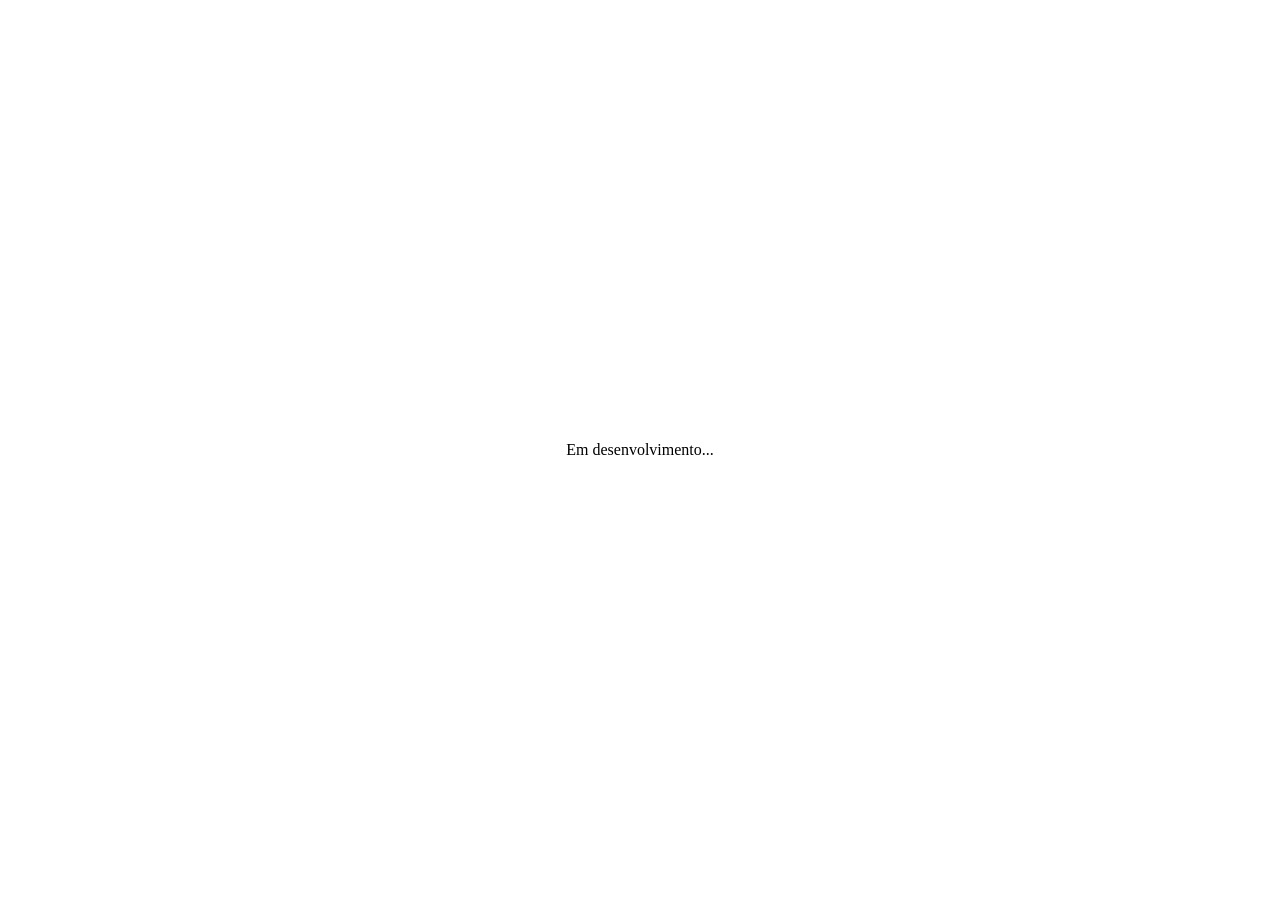
==== index.html @ 74a0293b "aviso de desenvolvimento" ====
<html>

<head>
    <title>
        heetoo
    </title>
    <style>
        .center {
            width: 100%;
            height: 100%;
            display: flex;
            flex-flow: row;
            justify-content: center;
            align-items: center;
        }
    </style>

<body>
    <div class="center">
        Em desenvolvimento...
    </div>
</body>
</head>

</html>
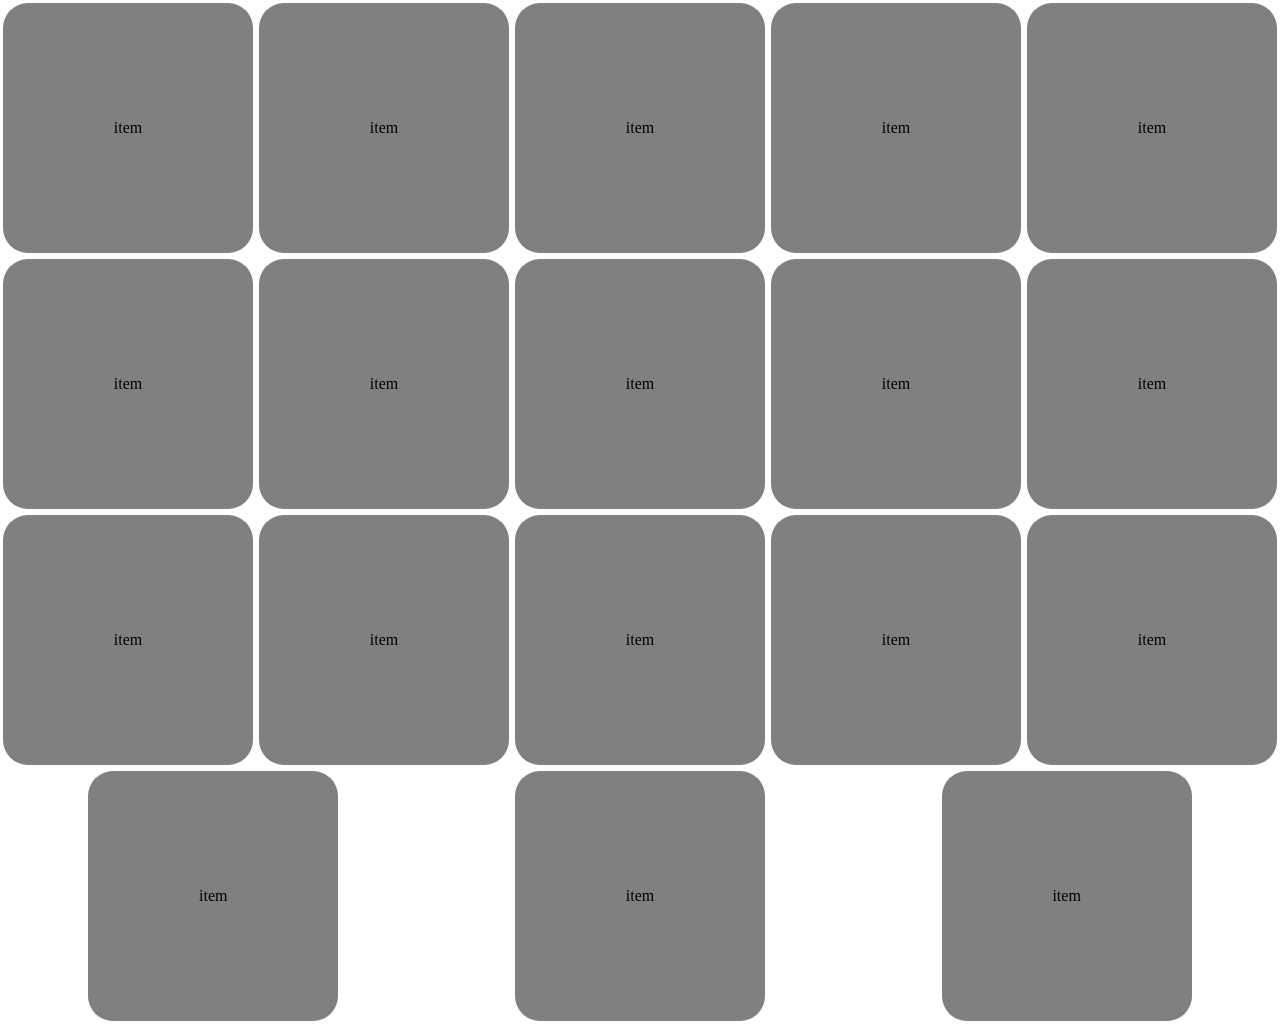
==== commit 2ff408ce: "google verification" ====
--- a/index.html
+++ b/index.html
@@ -5,19 +5,89 @@
         heetoo
     </title>
     <style>
-        .center {
-            width: 100%;
-            height: 100%;
+        * {
+            box-sizing: border-box;
+            padding: 0px;
+            margin: 0px;
+        }
+
+        .wrap-container{
             display: flex;
-            flex-flow: row;
+            flex-direction: row;
+            justify-content: space-around;
+            flex-wrap: wrap;
+        }
+
+        .wrap-item{
+            background-color: gray;
+            width: 250px;
+            height: 250px;
+            margin: 3px 0px;
+            display: flex;
+            flex-direction: column;
             justify-content: center;
             align-items: center;
+            border-radius: 10%;
         }
+
     </style>
 
 <body>
-    <div class="center">
-        Em desenvolvimento...
+    <div class="wrap-container">
+        <div class="wrap-item">
+            item
+        </div>
+        <div class="wrap-item">
+            item
+        </div>
+        <div class="wrap-item">
+            item
+        </div>
+        <div class="wrap-item">
+            item
+        </div>
+        <div class="wrap-item">
+            item
+        </div>
+        <div class="wrap-item">
+            item
+        </div>
+        <div class="wrap-item">
+            item
+        </div>
+        <div class="wrap-item">
+            item
+        </div>
+        <div class="wrap-item">
+            item
+        </div>
+        <div class="wrap-item">
+            item
+        </div>
+        <div class="wrap-item">
+            item
+        </div>
+        <div class="wrap-item">
+            item
+        </div>
+        <div class="wrap-item">
+            item
+        </div>
+        <div class="wrap-item">
+            item
+        </div>
+        <div class="wrap-item">
+            item
+        </div>
+        <div class="wrap-item">
+            item
+        </div>
+        <div class="wrap-item">
+            item
+        </div>
+        <div class="wrap-item">
+            item
+        </div>
     </div>
 </body>
 </head>
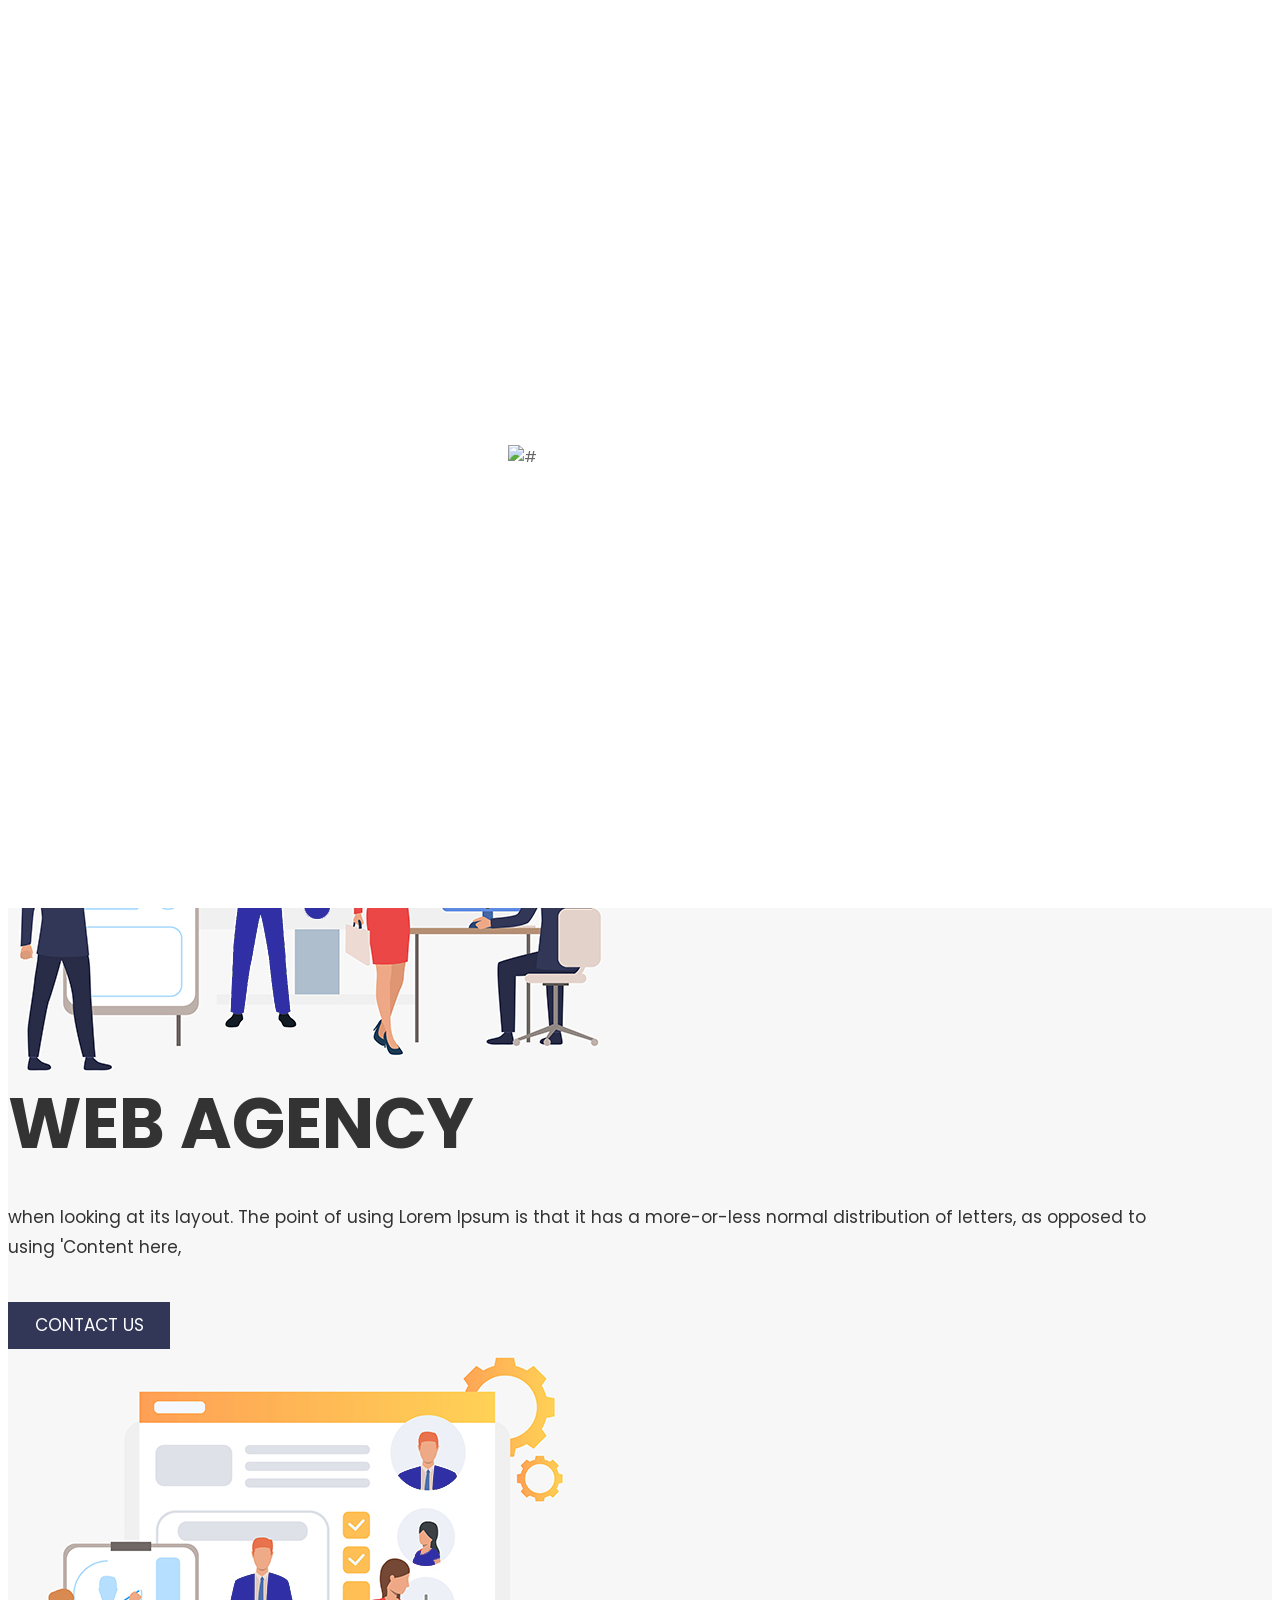
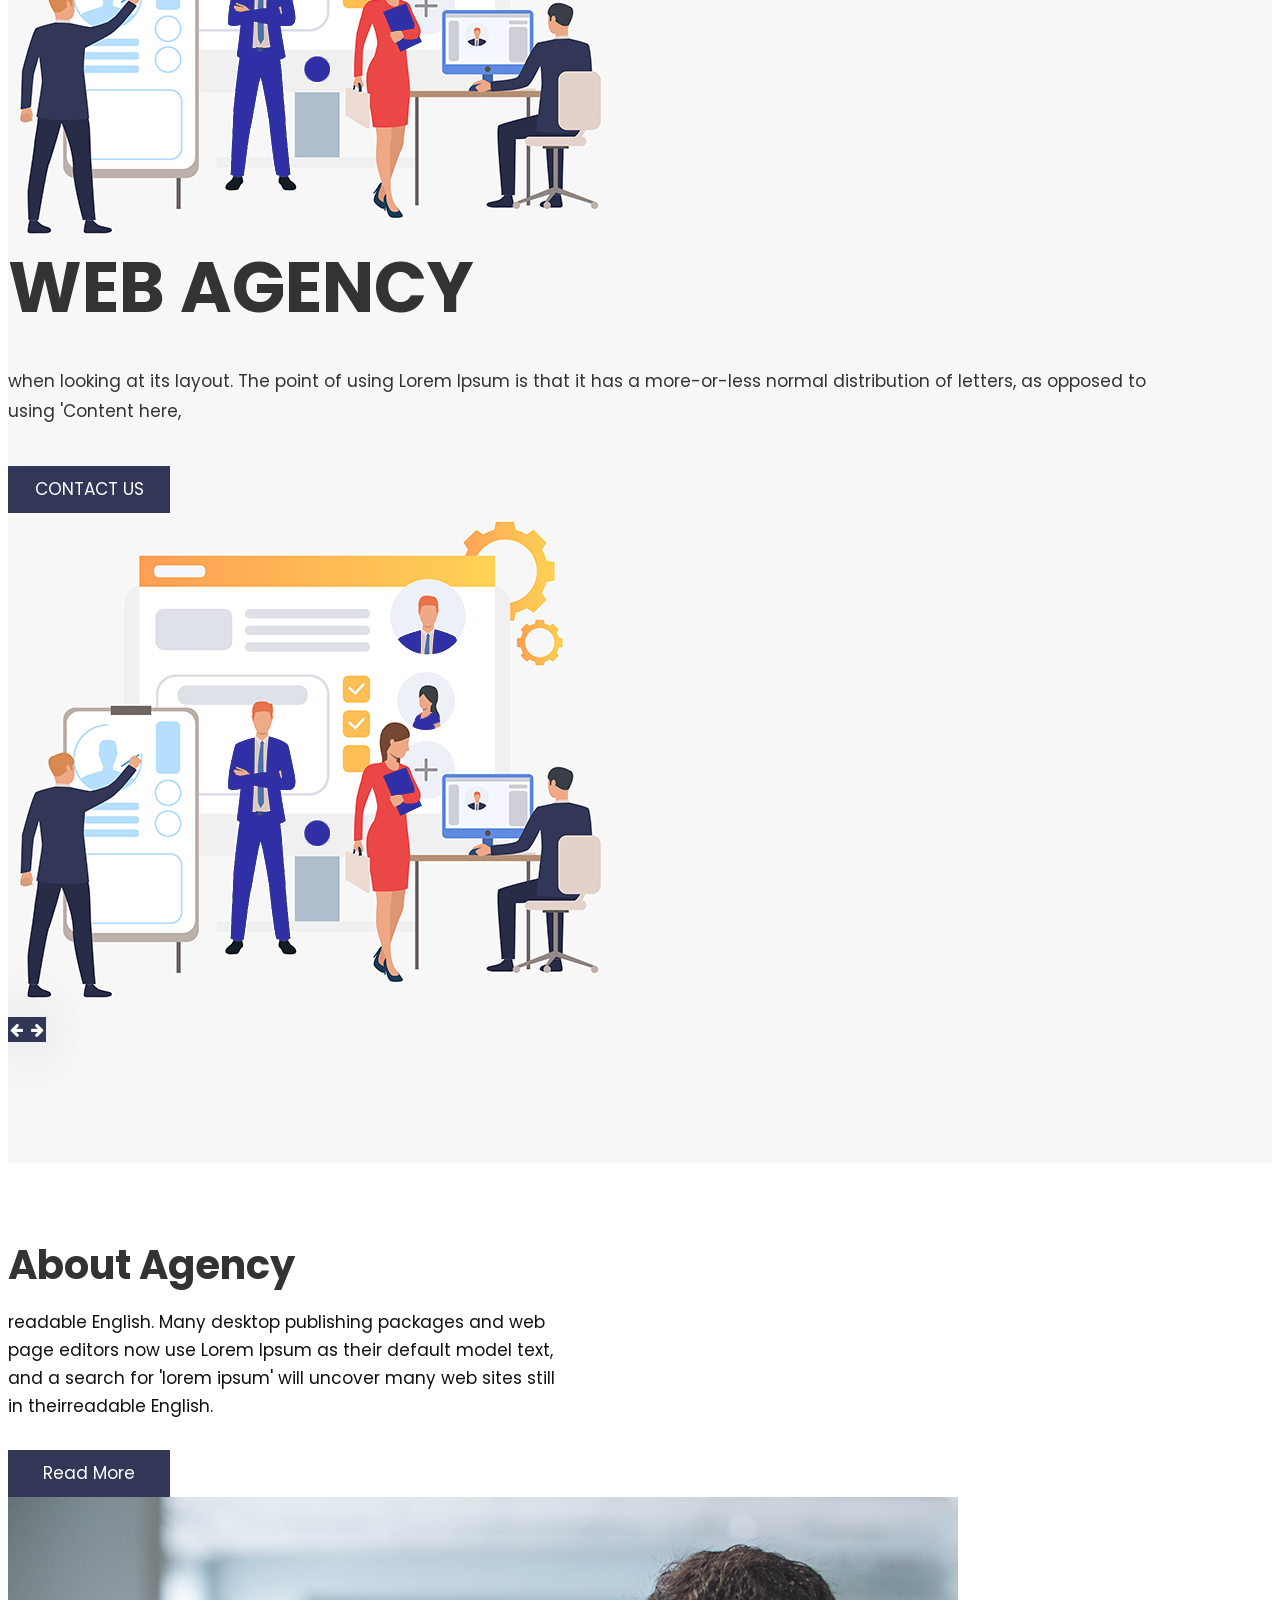
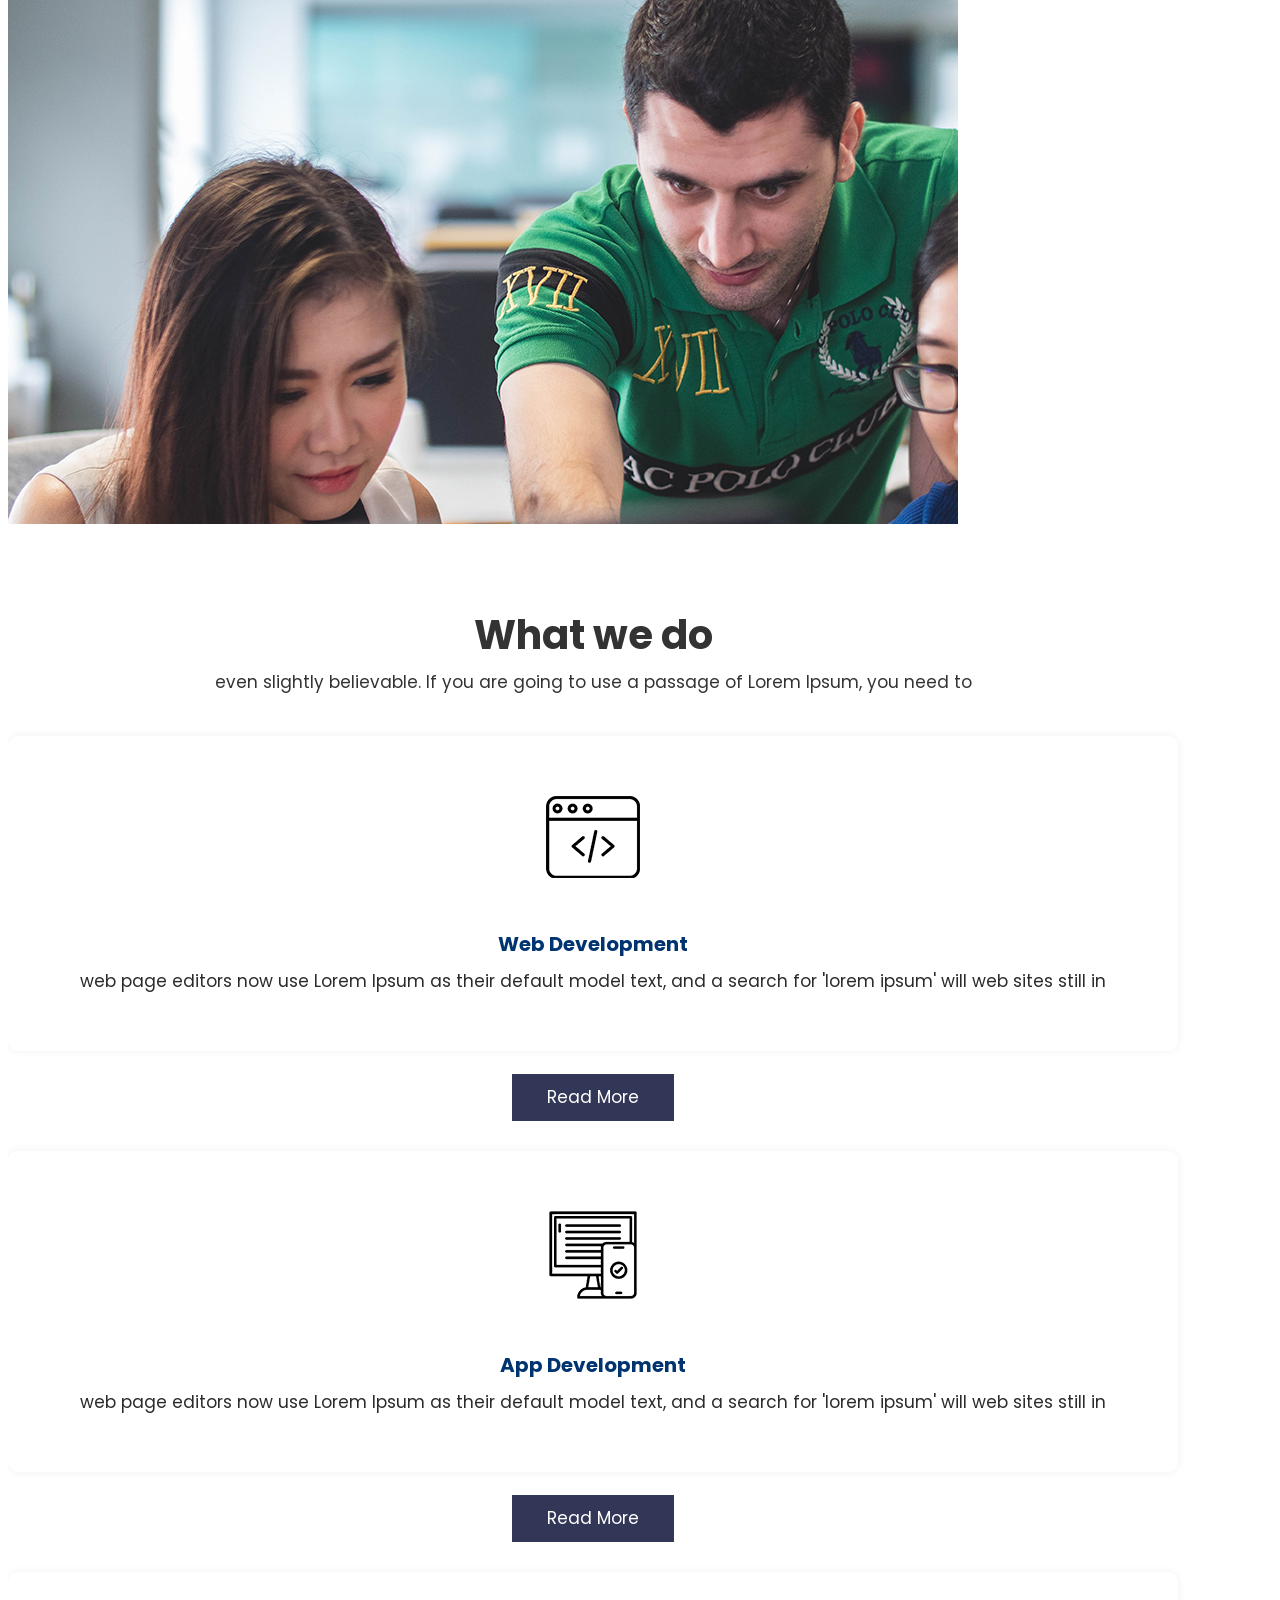
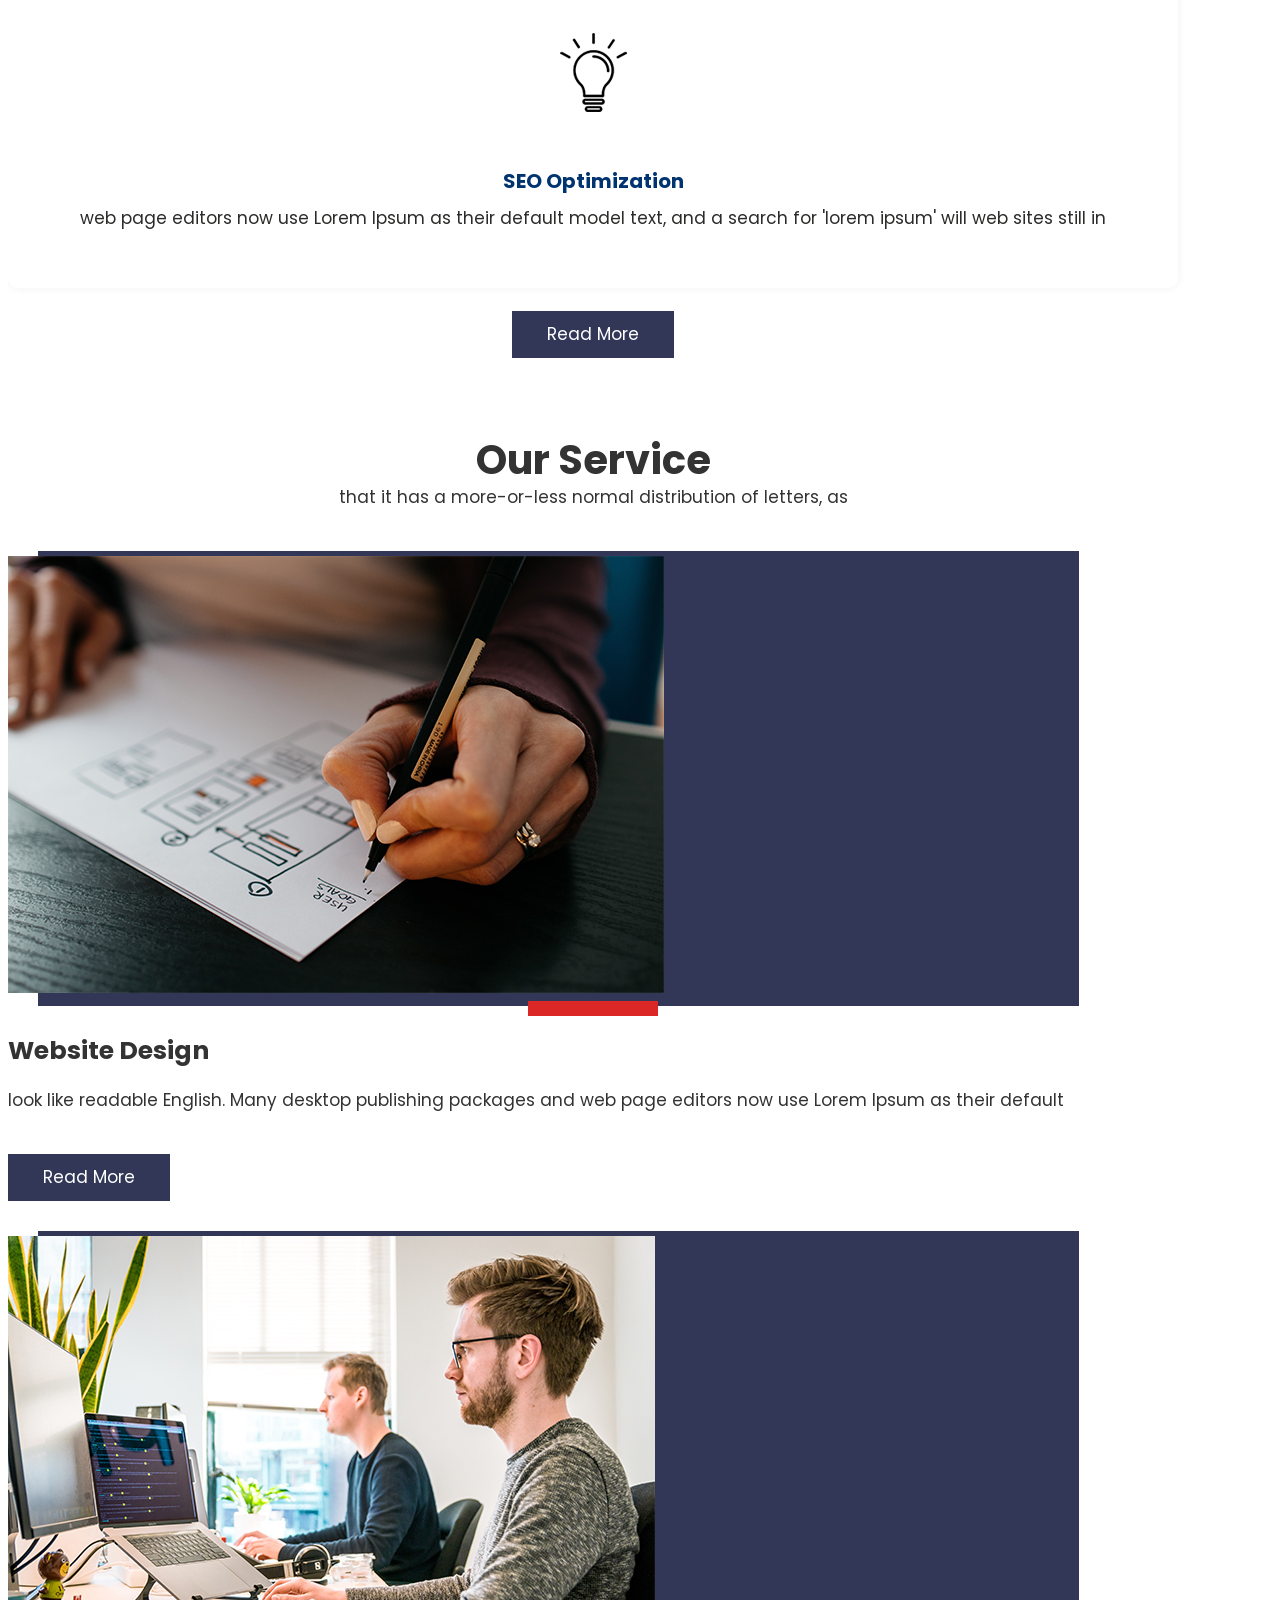
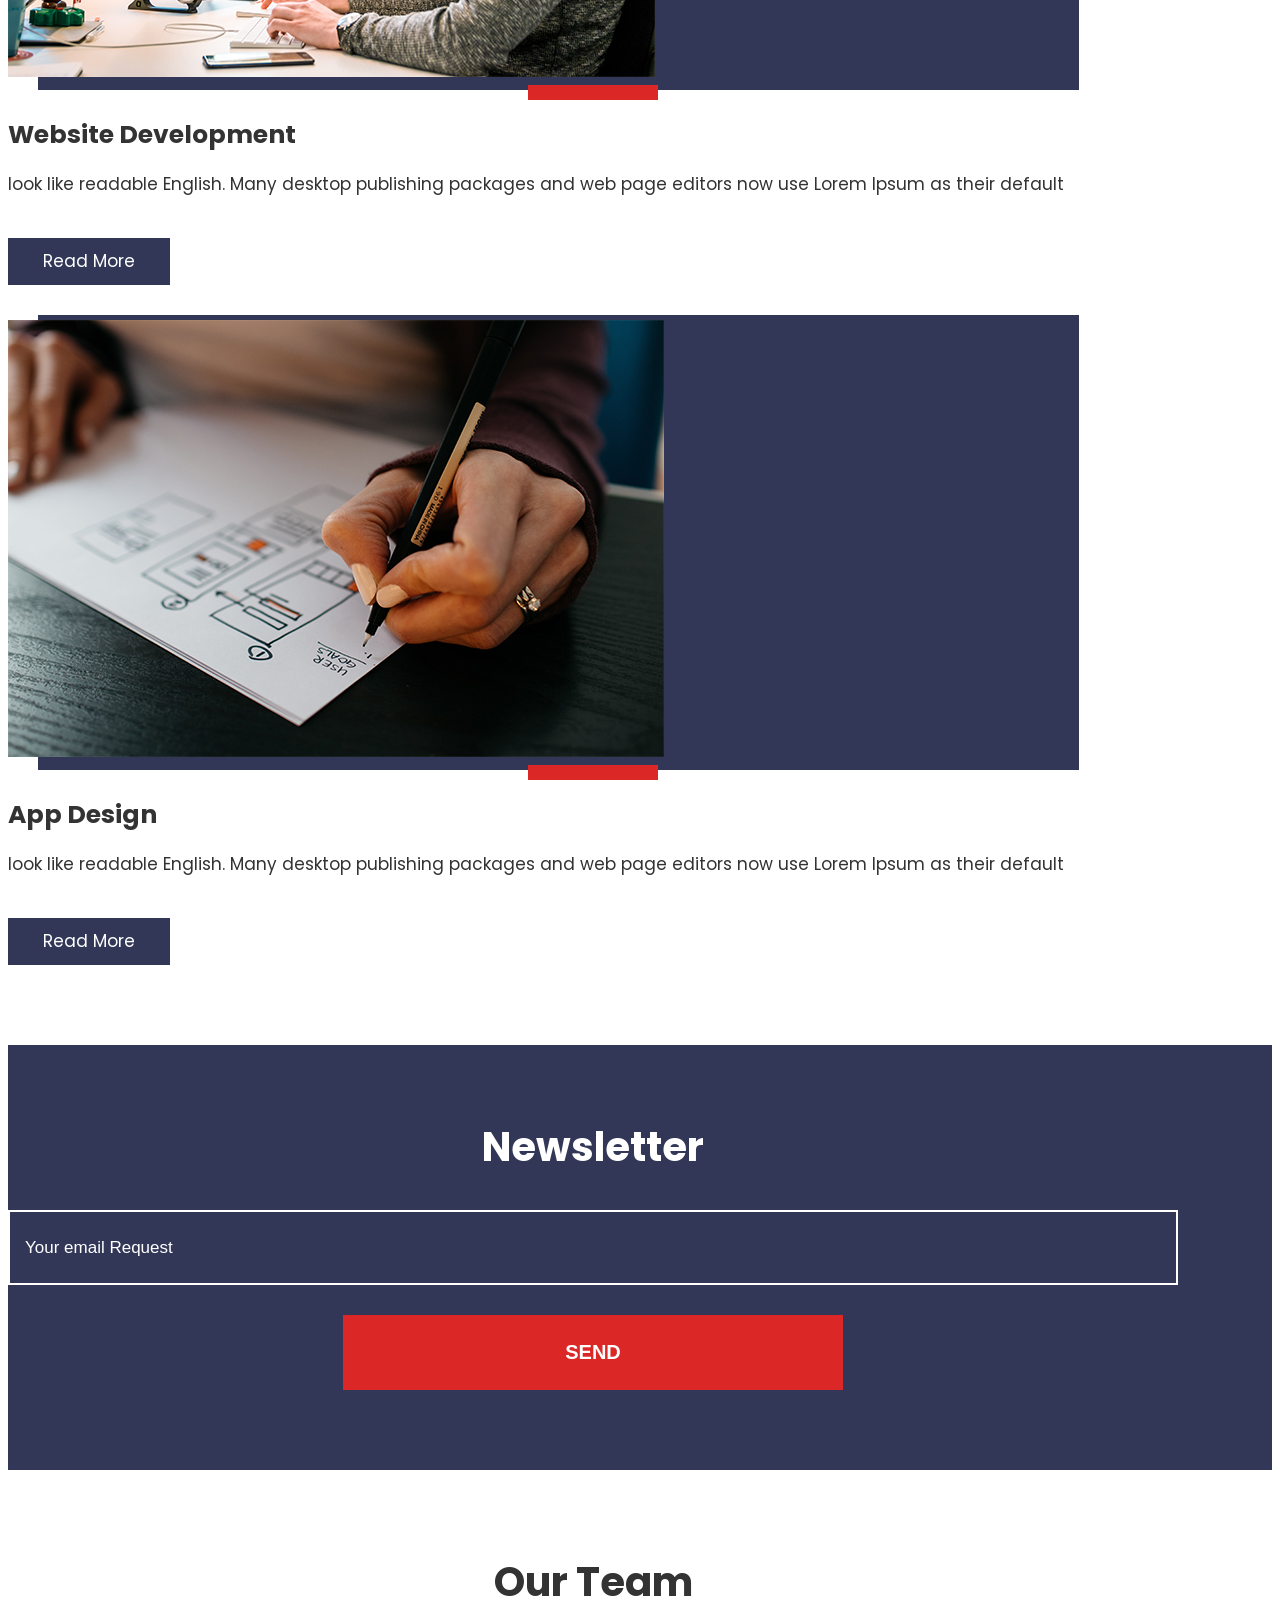
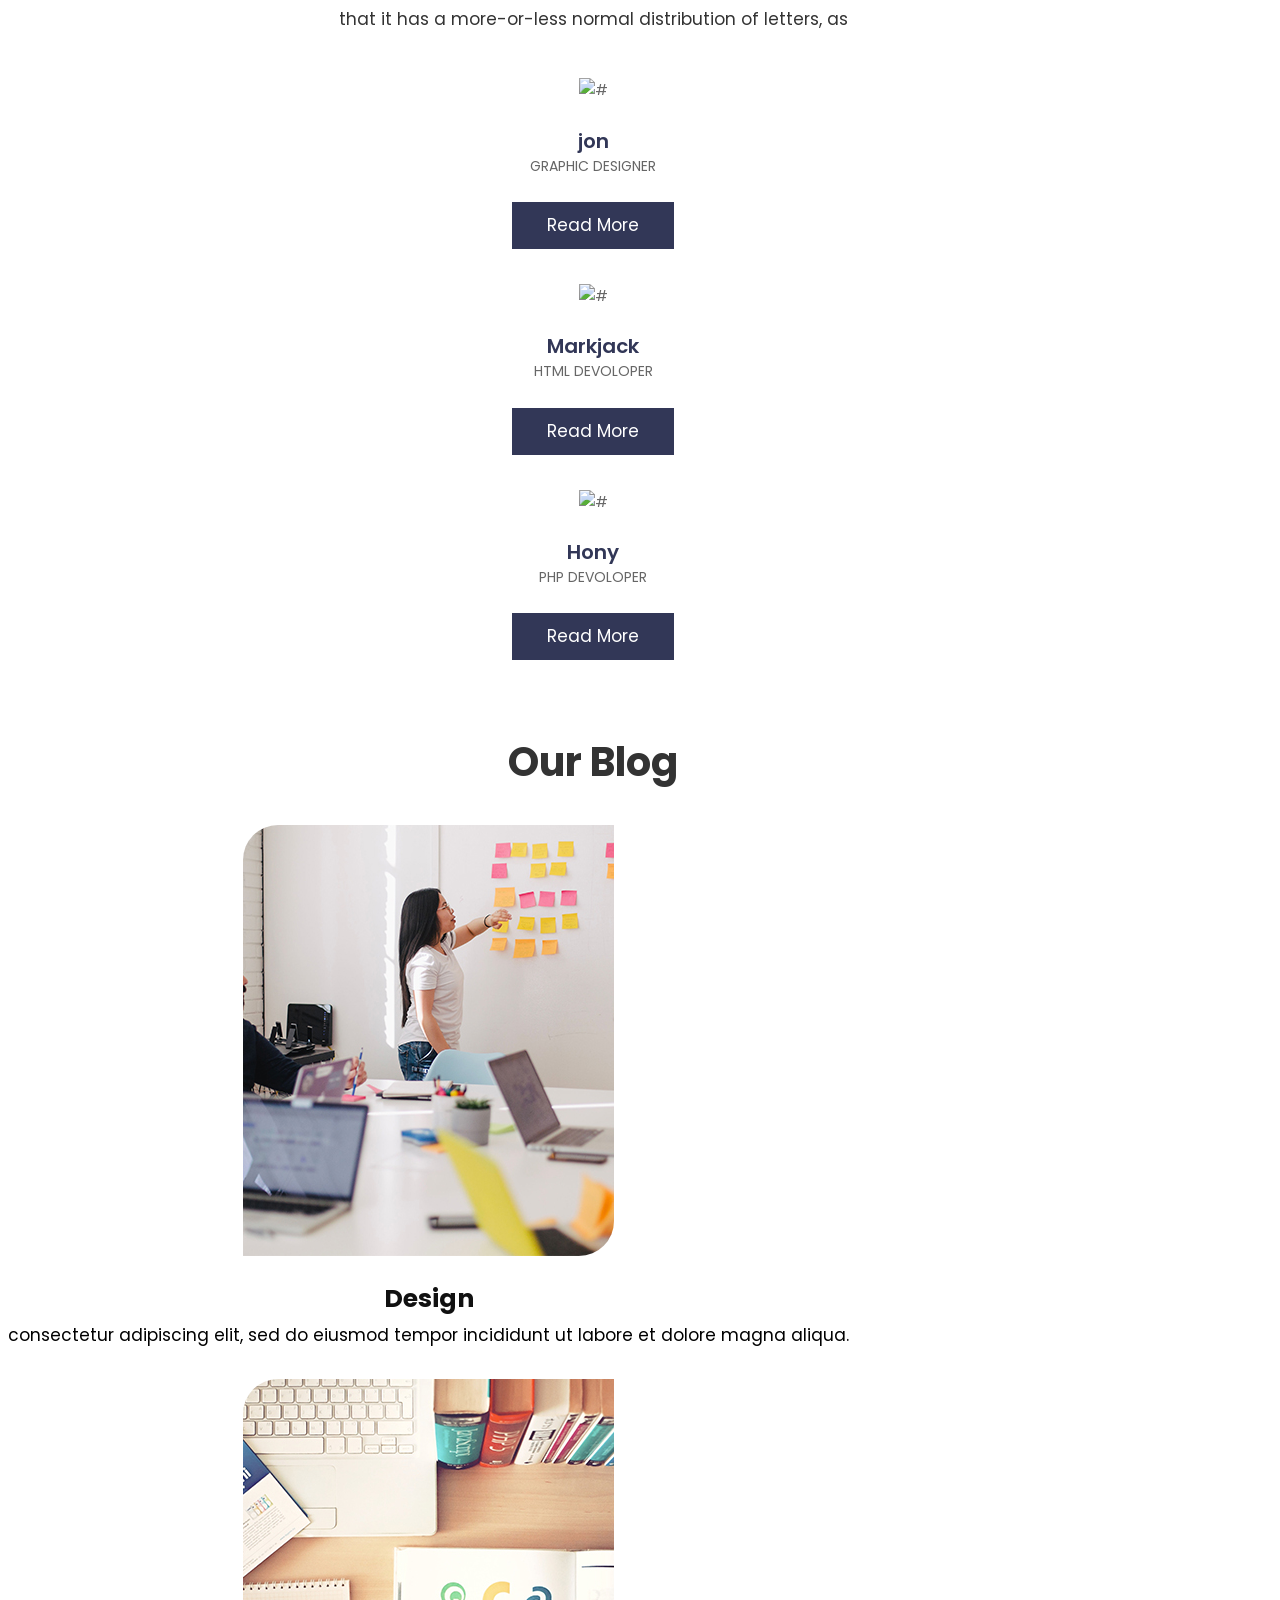
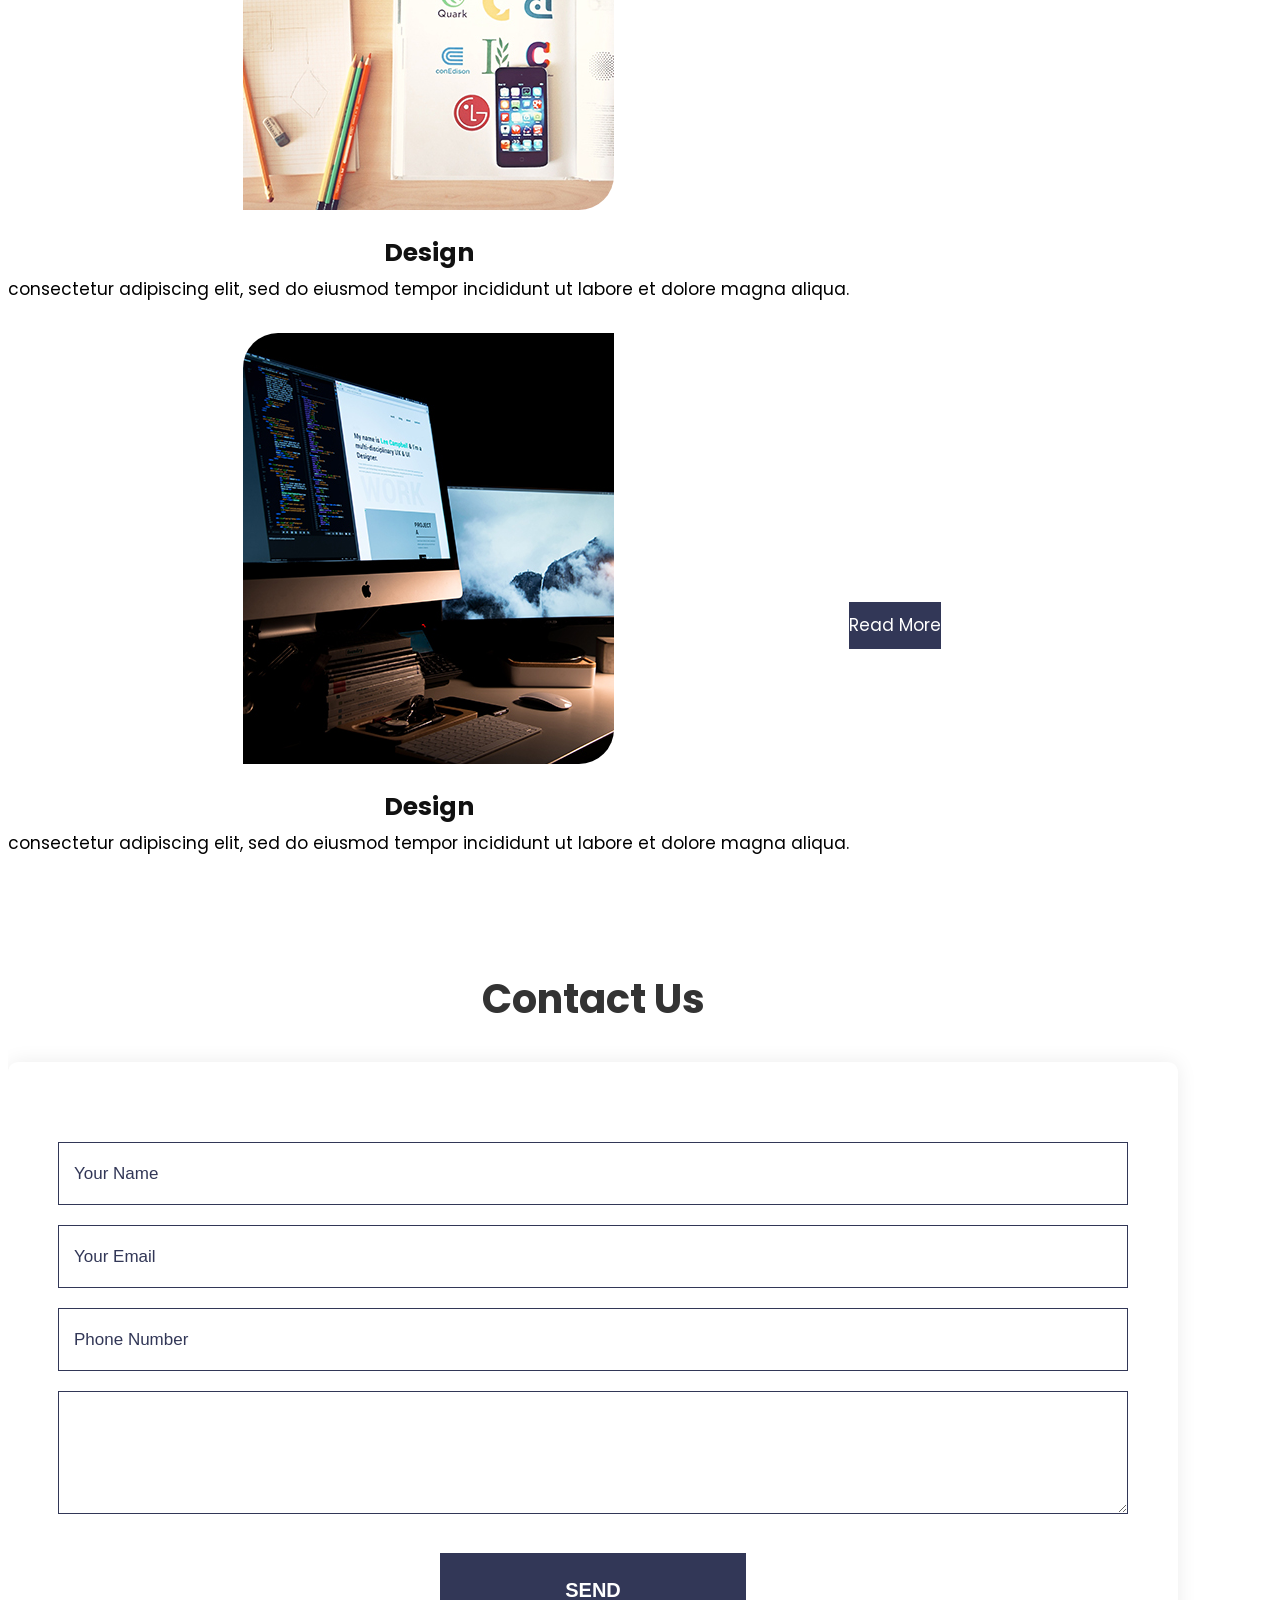
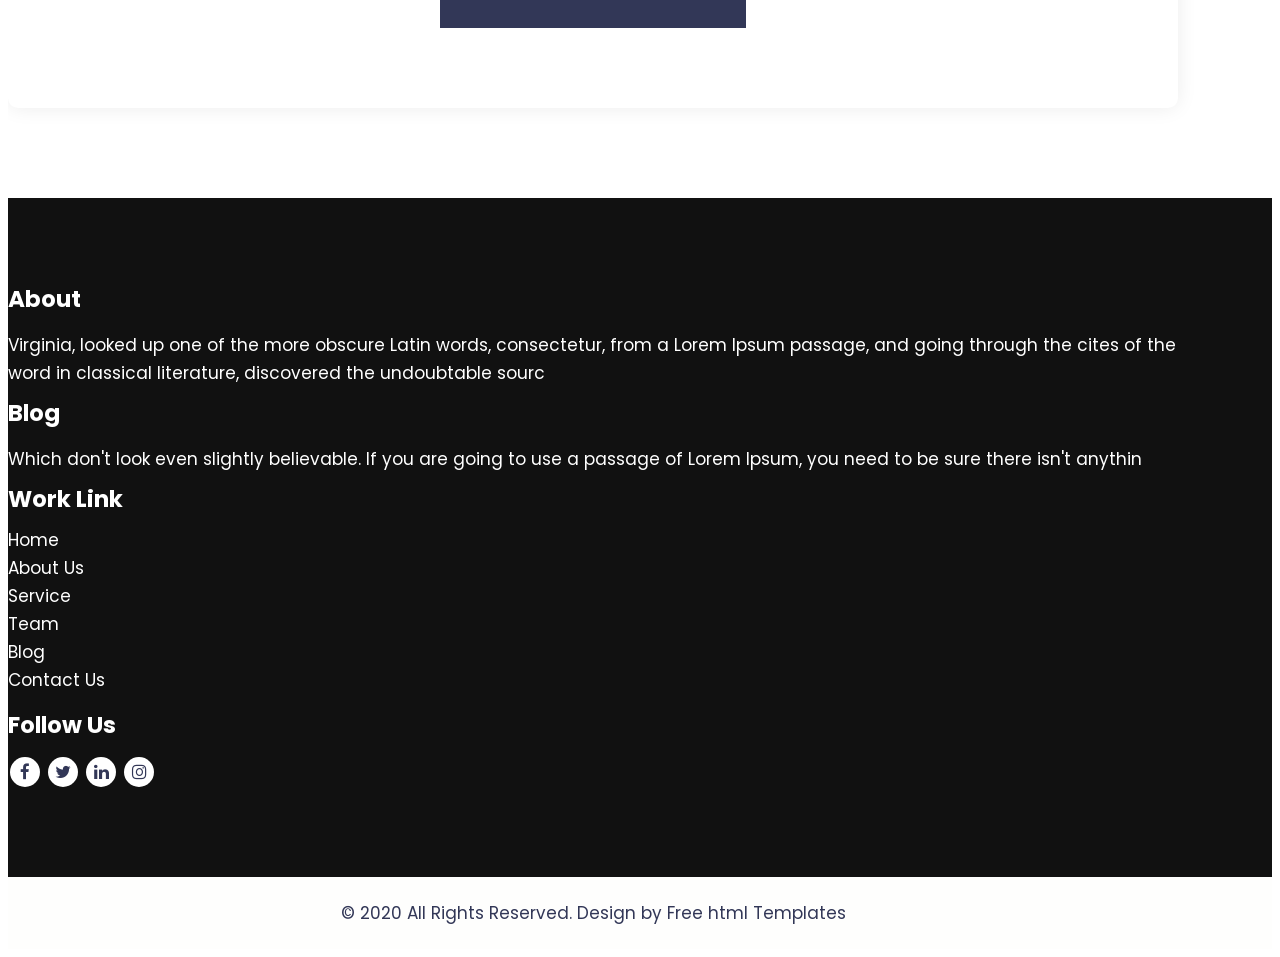
==== commit e6df8c7a: "site update" ====
--- a/index.html
+++ b/index.html
@@ -1,95 +1,504 @@
-<html>
-
-<head>
-    <title>
-        heetoo
-    </title>
-    <style>
-        * {
-            box-sizing: border-box;
-            padding: 0px;
-            margin: 0px;
-        }
-
-        .wrap-container{
-            display: flex;
-            flex-direction: row;
-            justify-content: space-around;
-            flex-wrap: wrap;
-        }
-
-        .wrap-item{
-            background-color: gray;
-            width: 250px;
-            height: 250px;
-            margin: 3px 0px;
-            display: flex;
-            flex-direction: column;
-            justify-content: center;
-            align-items: center;
-            border-radius: 10%;
-        }
-
-    </style>
-
-<body>
-    <div class="wrap-container">
-        <div class="wrap-item">
-            item
-        </div>
-        <div class="wrap-item">
-            item
-        </div>
-        <div class="wrap-item">
-            item
-        </div>
-        <div class="wrap-item">
-            item
-        </div>
-        <div class="wrap-item">
-            item
-        </div>
-        <div class="wrap-item">
-            item
-        </div>
-        <div class="wrap-item">
-            item
-        </div>
-        <div class="wrap-item">
-            item
-        </div>
-        <div class="wrap-item">
-            item
-        </div>
-        <div class="wrap-item">
-            item
-        </div>
-        <div class="wrap-item">
-            item
-        </div>
-        <div class="wrap-item">
-            item
-        </div>
-        <div class="wrap-item">
-            item
-        </div>
-        <div class="wrap-item">
-            item
-        </div>
-        <div class="wrap-item">
-            item
-        </div>
-        <div class="wrap-item">
-            item
-        </div>
-        <div class="wrap-item">
-            item
-        </div>
-        <div class="wrap-item">
-            item
-        </div>
-    </div>
-</body>
-</head>
-
+<!DOCTYPE html>
+<html lang="en">
+   <head>
+      <!-- basic -->
+      <meta charset="utf-8">
+      <meta http-equiv="X-UA-Compatible" content="IE=edge">
+      <!-- mobile metas -->
+      <meta name="viewport" content="width=device-width, initial-scale=1">
+      <meta name="viewport" content="initial-scale=1, maximum-scale=1">
+      <!-- site metas -->
+      <title>Melon</title>
+      <meta name="keywords" content="">
+      <meta name="description" content="">
+      <meta name="author" content="">
+      <!-- bootstrap css -->
+      <link rel="stylesheet" href="css/bootstrap.min.css">
+      <!-- style css -->
+      <link rel="stylesheet" href="css/style.css">
+      <!-- Responsive-->
+      <link rel="stylesheet" href="css/responsive.css">
+      <!-- fevicon -->
+      <link rel="icon" href="images/fevicon.png" type="image/gif" />
+      <!-- Tweaks for older IEs-->
+      <link rel="stylesheet" href="https://netdna.bootstrapcdn.com/font-awesome/4.0.3/css/font-awesome.css">
+      <!--[if lt IE 9]>
+      <script src="https://oss.maxcdn.com/html5shiv/3.7.3/html5shiv.min.js"></script>
+      <script src="https://oss.maxcdn.com/respond/1.4.2/respond.min.js"></script><![endif]-->
+   </head>
+   <!-- body -->
+   <body class="main-layout">
+      <!-- loader  -->
+      <div class="loader_bg">
+         <div class="loader"><img src="images/loading.gif" alt="#"/></div>
+      </div>
+      <!-- end loader -->
+      <!-- header -->
+      <div class="header">
+         <div class="top_header">
+            <div class="container-width">
+               <div class="row d_flex">
+                  <div class=" col-md-3 col-sm-4">
+                     <div class="logo">
+                        <a href="index.html">Melon</a>
+                     </div>
+                  </div>
+                  <div class="col-md-9 col-sm-8">
+                     <div class="select_main">
+                        <ul class="top_infomation">
+                           <li><i class="fa fa-map-marker" aria-hidden="true"></i>
+                              Address : Loram Ipusm
+                           </li>
+                           <li><i class="fa fa-phone" aria-hidden="true"></i>
+                              CALL : +01 1234567890
+                           </li>
+                           <li><i class="fa fa-envelope" aria-hidden="true"></i>
+                              <a href="Javascript:void(0)"> EMAIL : demo@gmail.com</a>
+                           </li>
+                        </ul>
+                        <a class="read_more" href="javascript:void(0)">Get A Quote</a>
+                     </div>
+                  </div>
+               </div>
+            </div>
+         </div>
+         <div class="header_midil">
+            <div class="container-width">
+               <div class="row d_flex">
+                  <div class="col-lg-9 col-md-12 col-sm-12">
+                      <div class="navbar-area">
+                        <nav class="site-navbar">
+                           <ul>
+                              <li><a class="active" href="index.html">Home</a></li>
+                              <li><a href="about.html">About</a></li>
+                              <li><a href="service.html">Service</a></li>
+                              <li><a href="team.html">Team</a></li>
+                              <li><a href="blog.html">Blog</a></li>
+                              <li><a href="contact.html">Contact us</a></li>
+                           </ul>
+                           <button class="nav-toggler">
+                           <span></span>
+                           </button>
+                        </nav>
+                     </div>
+                  </div>
+                  <div class="col-md-3  d_none">
+                     <ul class="email text_align_right">
+                        <li><a href="Javascript:void(0)"><i class="fa fa-user" aria-hidden="true"></i>Log In</a></li>
+                        <li><a href="Javascript:void(0)"><i class="fa fa-user" aria-hidden="true"></i>Sign Up</a></li>
+                        <li><a href="Javascript:void(0)"><i class="fa fa-search" aria-hidden="true"></i></a></li>
+                     </ul>
+                  </div>
+               </div>
+            </div>
+         </div>
+      </div>
+      <!-- end header inner -->
+      <!-- end header -->
+      <div class="full_bg">
+         <div class="slider_main">
+            <!-- carousel code -->
+            <div id="banner1" class="carousel slide">
+               <ol class="carousel-indicators">
+                  <li data-target="#banner1" data-slide-to="0" class="active"></li>
+                  <li data-target="#banner1" data-slide-to="1"></li>
+                  <li data-target="#banner1" data-slide-to="2"></li>
+               </ol>
+               <div class="carousel-inner">
+                  <!-- first slide -->
+                  <div class="carousel-item active">
+                     <div class="container">
+                        <div class="carousel-caption relative">
+                           <div class="row d_flex">
+                              <div class="col-md-6">
+                                 <div class="creative">
+                                    <h1> Web agency</h1>
+                                    <p>when looking at its layout. The point of using Lorem Ipsum is that it has a more-or-less normal distribution of letters, as opposed to using 'Content here, </p>
+                                    <a class="read_more" href="Javascript:void(0)">Contact us</a>
+                                 </div>
+                              </div>
+                              <div class="col-md-6">
+                                 <div class="agency">
+                                    <figure><img src="images/banner_img.jpg" alt="#"/></figure>
+                                 </div>
+                              </div>
+                           </div>
+                        </div>
+                     </div>
+                  </div>
+                  <!-- second slide -->
+                  <div class="carousel-item">
+                     <div class="container">
+                        <div class="carousel-caption relative">
+                           <div class="row d_flex">
+                              <div class="col-md-6">
+                                 <div class="creative">
+                                    <h1> Web agency</h1>
+                                    <p>when looking at its layout. The point of using Lorem Ipsum is that it has a more-or-less normal distribution of letters, as opposed to using 'Content here, </p>
+                                    <a class="read_more" href="Javascript:void(0)">Contact us</a>
+                                 </div>
+                              </div>
+                              <div class="col-md-6">
+                                 <div class="agency">
+                                    <figure><img src="images/banner_img.jpg" alt="#"/></figure>
+                                 </div>
+                              </div>
+                           </div>
+                        </div>
+                     </div>
+                  </div>
+                  <!-- third slide-->
+                  <div class="carousel-item">
+                     <div class="container">
+                        <div class="carousel-caption relative">
+                           <div class="row d_flex">
+                              <div class="col-md-6">
+                                 <div class="creative">
+                                    <h1> Web agency</h1>
+                                    <p>when looking at its layout. The point of using Lorem Ipsum is that it has a more-or-less normal distribution of letters, as opposed to using 'Content here, </p>
+                                    <a class="read_more" href="Javascript:void(0)">Contact us</a>
+                                 </div>
+                              </div>
+                              <div class="col-md-6">
+                                 <div class="agency">
+                                    <figure><img src="images/banner_img.jpg" alt="#"/></figure>
+                                 </div>
+                              </div>
+                           </div>
+                        </div>
+                     </div>
+                  </div>
+               </div>
+               <!-- controls -->
+               <a class="carousel-control-prev" href="#banner1" role="button" data-slide="prev">
+               <i class="fa fa-arrow-left" aria-hidden="true"></i>
+               <span class="sr-only">Previous</span>
+               </a>
+               <a class="carousel-control-next" href="#banner1" role="button" data-slide="next">
+               <i class="fa fa-arrow-right" aria-hidden="true"></i>
+               <span class="sr-only">Next</span>
+               </a>
+            </div>
+         </div>
+      </div>
+      <!-- end banner -->
+         <!-- about -->
+      <div class="about">
+         <div class="container-fluid">
+            <div class="row d_flex">
+               <div class="col-md-6">
+                  <div class="titlepage text_align_left">
+                     <h2>About Agency</h2>
+                     <p>readable English. Many desktop publishing packages and web page editors now use Lorem Ipsum as their default model text, and a search for 'lorem ipsum' will uncover many web sites still in theirreadable English. </p>
+                     <a class="read_more" href="about.html">Read More</a>
+                  </div>
+               </div>
+               <div class="col-md-6 pa_right0">
+                  <div class="about_img">
+                     <figure><img src="images/about_img.jpg" alt="#"/>
+                     </figure>
+                  </div>
+               </div>
+            </div>
+         </div>
+      </div>
+      <!-- end about -->
+       <!-- wedo -->
+      <div class="wedo">
+         <div class="container">
+            <div class="row">
+               <div class="col-md-12">
+                  <div class="titlepage text_align_center">
+                     <h2>What we do </h2>
+                     <p>even slightly believable. If you are going to use a passage of Lorem Ipsum, you need to</p>
+                  </div>
+               </div>
+            </div>
+            <div class="row">
+               <div class="col-md-4">
+                  <div id="ho_box" class="our_wedo text_align_center">
+                     <i><img src="images/wedo_icon1.png" alt="#"/></i>
+                     <h3>Web Development</h3>
+                     <p>web page editors now use Lorem Ipsum as their default model text, and a search for 'lorem ipsum' will web sites still in</p>
+                  </div>
+                  <a class="read_more" href="wedo.index">Read More</a>
+               </div>
+               <div class="col-md-4">
+                  <div id="ho_box" class="our_wedo orang text_align_center">
+                     <i><img src="images/wedo_icon2.png" alt="#"/></i>
+                     <h3>App Development</h3>
+                     <p>web page editors now use Lorem Ipsum as their default model text, and a search for 'lorem ipsum' will web sites still in</p>
+                  </div>
+                  <a class="read_more" href="wedo.index">Read More</a>
+               </div>
+               <div class="col-md-4">
+                  <div id="ho_box" class="our_wedo text_align_center">
+                     <i><img src="images/wedo_icon3.png" alt="#"/></i>
+                     <h3>SEO Optimization</h3>
+                     <p>web page editors now use Lorem Ipsum as their default model text, and a search for 'lorem ipsum' will web sites still in</p>
+                  </div>
+                  <a class="read_more" href="wedo.index">Read More</a>
+               </div>
+            </div>
+         </div>
+      </div>
+      <!-- end wedo -->
+      <!-- service -->
+      <div class="service">
+         <div class="container">
+            <div class="row">
+               <div class="col-md-12">
+                  <div class="titlepage text_align_center ">
+                     <h2>Our Service</h2>
+                     <p>that it has a more-or-less normal distribution of letters, as </p>
+                  </div>
+               </div>
+            </div>
+            <div class="row">
+                        <div class=" col-md-4">
+                           <div id="ho_img" class="service_img">
+                              <figure><img src="images/work1.jpg" alt="#"/></figure>
+                           </div>
+                             <div class="service_box">
+                              <h3>Website Design</h3>
+                              <p>look like readable English. Many desktop publishing packages and web page editors now use Lorem Ipsum as their default </p>
+                              <a class="read_more" href="Javascript:void(0)">Read More</a>
+                           </div>
+                        </div>
+                          <div class="col-md-4">
+                             <div id="ho_img" class="service_img">
+                              <figure><img src="images/work2.jpg" alt="#"/></figure>
+                           </div>
+                           <div class="service_box">
+                              <h3>Website Development</h3>
+                              <p>look like readable English. Many desktop publishing packages and web page editors now use Lorem Ipsum as their default </p>
+                              <a class="read_more" href="Javascript:void(0)">Read More</a>
+                           </div>
+                        </div>
+                           <div class=" col-md-4">
+                           <div id="ho_img" class="service_img">
+                              <figure><img src="images/work1.jpg" alt="#"/></figure>
+                           </div>
+                           <div class="service_box">
+                              <h3>App Design </h3>
+                              <p>look like readable English. Many desktop publishing packages and web page editors now use Lorem Ipsum as their default </p>
+                              <a class="read_more" href="Javascript:void(0)">Read More</a>
+                           </div>
+                        </div>
+                     </div>
+                  </div>
+               </div>
+             
+      <!-- end service -->
+      <!-- letter -->
+      <div class="letter">
+         <div class="container">
+            <div class="row">
+               <div class="col-md-12">
+                  <div class="titlepage text_align_center">
+                     <h2>Newsletter</h2>
+                  </div>
+               </div>
+               <div class="col-md-10 offset-md-1">
+                  <form id="colof" class="form_subscri">
+                     <input class="newsl" placeholder="Your email Request" type="text" name="Email">
+                     <button class="subsci_btn">Send</button>
+                  </form>
+               </div>
+            </div>
+         </div>
+      </div>
+      <!-- end letter -->
+           <!-- team -->
+      <div class="team">
+         <div class="container">
+            <div class="row">
+               <div class="col-md-12">
+                  <div class="titlepage text_align_center ">
+                     <h2>Our Team</h2>
+                     <p>that it has a more-or-less normal distribution of letters, as </p>
+                  </div>
+               </div>
+            </div>
+            <div class="row">
+                        <div class=" col-md-4">
+                           <div id="ho_img" class="team_box">
+                              <figure><img src="images/team_img1.jpg" alt="#"/></figure>
+                               <h3>jon</h3>
+                              <span>Graphic Designer</span>
+                              <a class="read_more" href="Javascript:void(0)">Read More</a>
+                           </div>
+                        </div>
+                          <div class="col-md-4">
+                             <div id="ho_img" class="team_box">
+                              <figure><img src="images/team_img2.jpg" alt="#"/></figure>
+                              <h3>Markjack</h3>
+                              <span>html devoloper</span>
+                              <a class="read_more" href="Javascript:void(0)">Read More</a>
+                           </div>
+                        </div>
+                           <div class=" col-md-4">
+                           <div id="ho_img" class="team_box">
+                              <figure><img src="images/team_img3.jpg" alt="#"/></figure>
+                              <h3>Hony</h3>
+                              <span>Php devoloper</span>
+                              <a class="read_more" href="Javascript:void(0)">Read More</a>
+                           </div>
+                        </div>
+                     </div>
+                  </div>
+               </div>
+             
+      <!-- end team -->
+
+      <!-- blog -->
+      <div class="blog">
+         <div class="container">
+            <div class="row">
+               <div class="col-md-12">
+                  <div class="titlepage text_align_center">
+                     <h2>Our Blog</h2>
+                  </div>
+               </div>
+            </div>
+            <div class="row d_flex">
+               <div class="col-md-4">
+                  <div class="blog_img">
+                     <figure><img src="images/blog.jpg" alt="#"/></figure>
+                  </div>
+                  <div class="blog_text text_align_center">
+                     <h3>Design</h3>
+                     <p>consectetur adipiscing elit, sed do eiusmod tempor incididunt ut labore et dolore magna aliqua.
+                     </p>
+                  </div>
+               </div>
+               <div class="col-md-4">
+                  <div class="blog_img">
+                     <figure><img src="images/blog2.jpg" alt="#"/></figure>
+                  </div>
+                  <div class="blog_text text_align_center">
+                     <h3>Design</h3>
+                     <p>consectetur adipiscing elit, sed do eiusmod tempor incididunt ut labore et dolore magna aliqua.
+                     </p>
+                  </div>
+               </div>
+                 <div class="col-md-4">
+                  <div class="blog_img">
+                     <figure><img src="images/blog3.jpg" alt="#"/></figure>
+                  </div>
+                  <div class="blog_text text_align_center">
+                     <h3>Design</h3>
+                     <p>consectetur adipiscing elit, sed do eiusmod tempor incididunt ut labore et dolore magna aliqua.
+                     </p>
+                  </div>
+               </div>
+               <div class="col-sm-12">
+                  <a class="read_more" href="javascript:void(0)">Read More</a>
+               </div>
+            </div>
+         </div>
+      </div>
+      <!-- end blog -->
+      <!-- contact -->
+      <div class="contact">
+         <div class="container">
+            <div class="row">
+               <div class="col-md-12 ">
+                  <div class="titlepage text_align_center">
+                     <h2>Contact Us</h2>
+                  </div>
+               </div>
+               <div class="col-md-12">
+                  <form id="request" class="main_form">
+                     <div class="row">
+                        <div class="col-md-12 ">
+                           <input class="form_control" placeholder="Your Name" type="type" name=" Name"> 
+                        </div>
+                        <div class="col-md-12">
+                           <input class="form_control" placeholder="Your Email" type="type" name="Email"> 
+                        </div>
+                        <div class="col-md-12">
+                           <input class="form_control" placeholder="Phone Number" type="type" name="Phone Number">                          
+                        </div>
+                        <div class="col-md-12">
+                           <textarea class="textarea1" style="color:#323757;" placeholder="Message" type="type" name="message"> </textarea>
+                        </div>
+                        <div class="col-md-12">
+                           <button class="send_btn">Send</button>
+                        </div>
+                     </div>
+                  </form>
+               </div>
+            </div>
+         </div>
+      </div>
+      <!-- end contact -->
+      <!--  footer -->
+      <footer>
+         <div class="footer">
+            <div class="container">
+               <div class="row">
+                  <div class="col-md-7">
+                     <div class="row">
+                        <div class="col-lg-6 col-md-12">
+                           <div class="hedingh3 text_align_left">
+                              <h3>About</h3>
+                              <p> Virginia, looked up one of the more obscure Latin words, consectetur, from a Lorem Ipsum passage, and going through the cites of the word in classical literature, discovered the undoubtable sourc</p>
+                           </div>
+                        </div>
+                        <div class="col-lg-6 col-md-12">
+                           <div class="hedingh3 text_align_left">
+                              <h3>Blog</h3>
+                              <p>Which don't look even slightly believable. If you are going to use a passage of Lorem Ipsum, you need to be sure there isn't anythin</p>
+                           </div>
+                        </div>
+                     </div>
+                  </div>
+                  <div class="col-md-5">
+                     <div class="row">
+                        <div class="col-lg-6 col-md-12">
+                           <div class="hedingh3 text_align_left">
+                              <h3>Work Link</h3>
+                              <ul class="menu_footer">
+                                 <li> <a href="index.html">Home</a></li>
+                                 <li> <a href="about.html">About Us</a></li>
+                                 <li> <a href="service.html">Service</a></li>
+                                 <li> <a href="team.html"> Team</a></li>
+                                 <li> <a href="blog.html"> Blog</a></li>
+                                 <li> <a href="contact.html"> Contact Us</a></li>
+                              </ul>
+                           </div>
+                        </div>
+                        <div class="col-lg-6 col-md-12">
+                           <div class="hedingh3 text_align_left">
+                              <h3>Follow Us</h3>
+                              <ul class="social_icon ">
+                                 <li><a href="Javascript:void(0)"><i class="fa fa-facebook" aria-hidden="true"></i></a></li>
+                                 <li><a href="Javascript:void(0)"><i class="fa fa-twitter" aria-hidden="true"></i></a></li>
+                                 <li><a href="Javascript:void(0)"><i class="fa fa-linkedin" aria-hidden="true"></i></a></li>
+                                 <li><a href="Javascript:void(0)"><i class="fa fa-instagram" aria-hidden="true"></i></a></li>
+                              </ul>
+                           </div>
+                        </div>
+                     </div>
+                  </div>
+               </div>
+            </div>
+            <div class="copyright">
+               <div class="container">
+                  <div class="row">
+                     <div class="col-md-12">
+                        <p>© 2020 All Rights Reserved. Design by <a href="https://html.design/"> Free html Templates</a></p>
+                     </div>
+                  </div>
+               </div>
+            </div>
+         </div>
+      </footer>
+      <!-- end footer -->
+      <!-- Javascript files-->
+      <script src="js/jquery.min.js"></script>
+      <script src="js/bootstrap.bundle.min.js"></script>
+      <script src="js/custom.js"></script>
+   </body>
 </html>
--- a/css/style.css
+++ b/css/style.css
@@ -0,0 +1,1105 @@
+/*--------------------------------------------------------------------- 
+File Name: style.css 
+---------------------------------------------------------------------*/
+
+
+/*--------------------------------------------------------------------- 
+import Fonts -
+--------------------------------------------------------------------*/
+
+@import url('https://fonts.googleapis.com/css?family=Poppins:100,100i,200,200i,300,300i,400,400i,500,500i,600,600i,700,700i,800,800i,900,900i');
+@import url('https://fonts.googleapis.com/css?family=Roboto:300,400,500,700,900&display=swap');
+@import url('https://fonts.googleapis.com/css?family=Raleway:400,500,600,700,800,900&display=swap');
+
+/*****---------------------------------------- 1) 
+ 2) font-family: 'Poppins', sans-serif;
+ ----------------------------------------*****/
+
+
+/*--------------------------------------------------------------------- 
+import Files 
+---------------------------------------------------------------------*/
+
+@import url(normalize.css);
+@import url(icomoon.css);
+@import url(font-awesome.min.css);
+@import url(nice-select.css);
+
+/*--------------------------------------------------------------------- 
+basic 
+---------------------------------------------------------------------*/
+
+* {
+    box-sizing: border-box !important;
+}
+
+.container {
+    max-width: 1170px;
+}
+
+html {
+    scroll-behavior: smooth;
+    overflow-x: hidden;
+}
+
+body {
+    color: #666666;
+    font-size: 14px;
+    font-family: 'Poppins', sans-serif;
+    line-height: 1.80857;
+    font-weight: normal;
+    overflow-x: hidden;
+}
+
+a {
+    color: #1f1f1f;
+    text-decoration: none !important;
+    outline: none !important;
+    -webkit-transition: all .3s ease-in-out;
+    -moz-transition: all .3s ease-in-out;
+    -ms-transition: all .3s ease-in-out;
+    -o-transition: all .3s ease-in-out;
+    transition: all .3s ease-in-out;
+}
+
+h1,
+h2,
+h3,
+h4,
+h5,
+h6 {
+    letter-spacing: 0;
+    font-weight: normal;
+    position: relative;
+    padding: 0;
+    font-weight: normal;
+    line-height: normal;
+    color: #111111;
+    margin: 0
+}
+
+h1 {
+    font-size: 24px;
+}
+
+h2 {
+    font-size: 22px;
+}
+
+h3 {
+    font-size: 18px;
+}
+
+h4 {
+    font-size: 16px
+}
+
+h5 {
+    font-size: 14px
+}
+
+h6 {
+    font-size: 13px
+}
+
+*,
+*::after,
+*::before {
+    -webkit-box-sizing: border-box;
+    -moz-box-sizing: border-box;
+    box-sizing: border-box;
+}
+
+h1 a,
+h2 a,
+h3 a,
+h4 a,
+h5 a,
+h6 a {
+    color: #212121;
+    text-decoration: none!important;
+    opacity: 1
+}
+
+button:focus {
+    outline: none;
+}
+
+ul,
+li,
+ol {
+    margin: 0px;
+    padding: 0px;
+    list-style: none;
+}
+
+p {
+    margin: 0px;
+    font-weight: 400;
+    font-size: 17px;
+    line-height: 28px;
+    color: #333333;
+}
+
+a {
+    color: #222222;
+    text-decoration: none;
+    outline: none !important;
+}
+
+a,
+.btn {
+    text-decoration: none !important;
+    outline: none !important;
+    -webkit-transition: all .3s ease-in-out;
+    -moz-transition: all .3s ease-in-out;
+    -ms-transition: all .3s ease-in-out;
+    -o-transition: all .3s ease-in-out;
+    transition: all .3s ease-in-out;
+}
+
+img {
+    max-width: 100%;
+    height: auto;
+}
+
+ :focus {
+    outline: 0;
+}
+
+.btn-custom {
+    margin-top: 20px;
+    background-color: transparent !important;
+    border: 2px solid #ddd;
+    padding: 12px 40px;
+    font-size: 16px;
+}
+
+.lead {
+    font-size: 18px;
+    line-height: 30px;
+    color: #767676;
+    margin: 0;
+    padding: 0;
+}
+
+.form-control:focus {
+    border-color: #ffffff !important;
+    box-shadow: 0 0 0 .2rem rgba(255, 255, 255, .25);
+}
+
+.navbar-form input {
+    border: none !important;
+}
+
+.badge {
+    font-weight: 500;
+}
+
+blockquote {
+    margin: 20px 0 20px;
+    padding: 30px;
+}
+
+button {
+    border: 0;
+    margin: 0;
+    padding: 0;
+    cursor: pointer;
+}
+
+.full {
+    float: left;
+    width: 100%;
+}
+
+.full {
+    width: 100%;
+    float: left;
+    margin: 0;
+    padding: 0;
+}
+
+.titlepage {
+    padding-bottom: 40px;
+}
+
+.titlepage h2 {
+    font-size: 40px;
+    color: #333333;
+    line-height: 45px;
+    font-weight: bold;
+    padding: 0;
+    display: inline-block;
+}
+
+.titlepage p {
+    padding-top: 0px;
+}
+
+.d_flex {
+    display: flex;
+    align-items: center;
+    flex-wrap: wrap;
+}
+
+.read_more {
+    font-size: 17px;
+    background: #323757;
+    max-width: 162px;
+    width: 100%;
+    transition: ease-in all 0.5s;
+    color: #fff;
+    display: block;
+    height: 47px;
+    line-height: 47px;
+    text-align: center;
+}
+
+.read_more:hover {
+    background: #dc2727;
+    color: #fff;
+    border-radius: 0 25px 0 25px;
+
+}
+
+.text_align_left {
+    text-align: left;
+}
+
+.text_align_right {
+    text-align: right;
+}
+
+.text_align_center {
+    text-align: center;
+}
+
+.img_responsive {
+    max-width: 100%;
+}
+
+
+/**-- heading section --**/
+
+
+/*---------------------------- preloader area ----------------------------*/
+
+.loader_bg {
+    position: fixed;
+    z-index: 9999999;
+    background: #fff;
+    width: 100%;
+    height: 100%;
+}
+
+.loader {
+    height: 100%;
+    width: 100%;
+    position: absolute;
+    left: 0;
+    top: 0;
+    display: flex;
+    justify-content: center;
+    align-items: center;
+}
+
+.loader img {
+    width: 280px;
+}
+
+
+/*-- header --*/
+
+.header {
+    width: 100%;
+}
+
+.top_header {
+    border-top: #dc2727 solid 5px;
+    background: #fefefd;
+    display: flex;
+    align-items: center;
+    height: 125px;
+}
+
+.select_main {
+    display: flex;
+    justify-content: space-between;
+    align-items: center;
+}
+
+.container-width {
+    max-width: 1400px;
+    width: 100%;
+    margin: 0 auto;
+    padding: 0 15px;
+    clear: both;
+    display: block;
+    box-sizing: border-box;
+}
+
+.logo a {
+    font-size: 50px;
+    color: #323757;
+    font-weight: 700;
+    font-style: italic;
+}
+
+ul.top_infomation li {
+    display: inline-block;
+    font-size: 17px;
+    color: #323757;
+}
+
+ul.top_infomation li {
+    padding-right: 20px;
+}
+
+ul.top_infomation li:last-child {
+    padding-right: 0;
+}
+
+ul.top_infomation li i {
+    margin-right: 5px;
+    background: #dc2727;
+    color: #fff;
+    width: 45px;
+    height: 45px;
+    text-align: center;
+    line-height: 45px;
+    border-radius: 10px;
+}
+
+ul.top_infomation li a {
+    color: #323757;
+}
+
+ul.top_infomation li a:hover {
+    color: #dc2727;
+}
+
+.select_main .read_more {
+    max-width: 177px;
+    height: 46px;
+    line-height: 46px;
+    margin: 0;
+    float: right;
+}
+
+.header_midil {
+    background: #dc2727;
+    width: 100%;
+    height: 73px;
+    padding: 24px 0px;
+}
+
+.site-navbar {
+    display: flex;
+    justify-content: space-between;
+    align-items: center;
+}
+
+.site-navbar ul {
+    margin: 0;
+    padding: 0;
+    list-style: none;
+    display: flex;
+}
+
+.site-navbar ul li a {
+    color: #fff;
+    font-size: 17px;
+    display: block;
+    text-decoration: none;
+    text-transform: uppercase;
+}
+
+.site-navbar ul li {
+    padding-right: 70px;
+}
+
+.site-navbar ul li:last-child {
+    padding-right: 0;
+}
+
+.site-navbar ul li a:hover {
+    color: #323757;
+}
+.site-navbar ul li a.active {
+    color: #323757;
+}
+
+/* navbar regular css end */
+
+
+/* nav-toggler css start */
+
+.nav-toggler {
+    border: 3px solid #fff;
+    padding: 5px;
+    background-color: transparent;
+    cursor: pointer;
+    height: 39px;
+    display: none;
+    z-index: 99999;
+}
+
+.nav-toggler span,
+.nav-toggler span:before,
+.nav-toggler span:after {
+    width: 28px;
+    height: 3px;
+    background-color: #fff;
+    display: block;
+    transition: .3s;
+}
+
+.nav-toggler span:before {
+    content: '';
+    transform: translateY(-9px);
+}
+
+.nav-toggler span:after {
+    content: '';
+    transform: translateY(6px);
+}
+
+.nav-toggler.toggler-open span {
+    background-color: transparent;
+}
+
+.nav-toggler.toggler-open span:before {
+    transform: translateY(0px) rotate(45deg);
+}
+
+.nav-toggler.toggler-open span:after {
+    transform: translateY(-3px) rotate(-45deg);
+}
+
+
+/* nav-toggler css start */
+
+
+/* intro-area css start */
+
+.intro-area {
+    height: calc(100vh - 61px);
+    display: flex;
+    align-items: center;
+    text-align: center;
+    color: #fff;
+}
+
+
+ul.email {
+    text-align: center;
+    display: flex;
+    justify-content: space-between;
+}
+
+ul.email li a {
+    color: #fff;
+    text-transform: uppercase;
+    font-size: 17px;
+}
+
+ul.email li a i {
+    color: #fff;
+    font-size: 19px;
+    padding-right: 10px;
+}
+
+
+/** end header **/
+
+
+/** banner section **/
+
+.full_bg {
+    background: #f7f7f7;
+    padding: 120px 0;
+}
+
+.relative {
+    position: inherit;
+    left: 0;
+    right: 0;
+    text-align: center;
+    position: inherit;
+}
+
+.carousel-item {
+    height: 100%;
+    width: 100%;
+}
+
+.agency figure {
+    margin: 0;
+}
+
+.creative {
+    text-align: left;
+}
+
+.creative h1 {
+    font-size: 70px;
+    line-height: 70px;
+    color: #333333;
+    font-weight: bold;
+    text-transform: uppercase;
+}
+
+.creative p {
+    color: #333333;
+    padding: 43px 0 40px 0;
+    line-height: 30px;
+}
+
+.creative .read_more {
+    text-transform: uppercase;
+}
+
+.slider_main .carousel-indicators {
+    display: none;
+}
+
+#banner1 .carousel-control-prev,
+#banner1 .carousel-control-next {
+    width: 63px;
+    height: 63px;
+    background-color: #323757;
+    color: #fff;
+    font-size: 15px;
+    opacity: 1;
+    top: 40%;
+    box-shadow: 0 0 65px rgba(30, 30, 30, 0.24);
+    z-index: 999;
+   transition: ease-in all 0.5s;
+    border: #323757 solid 2px;
+}
+
+#banner1 .carousel-control-prev {
+    left: 4%;
+}
+
+#banner1 .carousel-control-next {
+    right: 4%;
+}
+
+#banner1 .carousel-control-next:focus,
+#banner1 .carousel-control-next:hover,
+#banner1 .carousel-control-prev:focus,
+#banner1 .carousel-control-prev:hover {
+    color: #fff;
+    background: #dc2727;
+    border: #e8576f solid 2px;
+     border-radius: 50px;
+     transition: ease-in all 0.5s;
+}
+
+
+/** end banner section **/
+
+
+/** about section **/
+
+.about {
+    background: #fff;
+    position: relative;
+    margin-top: 80px;
+}
+
+
+.pa_right0 {
+    padding-right: 0;
+}
+
+.about_img figure {
+    margin: 0;
+}
+
+.about_img figure img {
+    position: relative;
+    z-index: 9999;
+}
+
+.about .titlepage {
+    padding-bottom: 0;
+    max-width: 550px;
+    width: 100%;
+    float: right;
+}
+
+.about .titlepage p {
+    padding-top: 20px;
+    color: #111;
+    padding-bottom: 30px;
+}
+
+
+
+/** end about section **/
+
+/** wedo section **/
+
+.wedo {
+    background: #fff;
+    padding-top: 80px;
+}
+
+.wedo .titlepage {
+    padding-bottom: 10px;
+}
+
+.wedo .titlepage p {
+    padding-top: 10px;
+}
+
+.our_wedo {
+    margin-top: 30px;
+    background: #e6f1fd00;
+    padding: 60px 25px 55px 25px;
+    position: relative;
+    z-index: 99;
+    margin-bottom: 23px;
+    border-radius: 10px;
+    transition: ease-in all 0.5s;
+    box-shadow: 0 0 10px rgba(13, 3, 3, 0.06);
+}
+.our_wedo i img {
+    transition: ease-in all 0.5s;}
+.our_wedo h3 {
+    color: #003471;
+    font-size: 20px;
+    line-height: 23px;
+    font-weight: bold;
+    margin-top: 47px;
+    transition: ease-in all 0.5s;
+}
+
+.our_wedo p {
+    line-height: 30px;
+    padding-top: 10px;
+    color: #2b2b2a;
+    transition: ease-in all 0.5s;
+}
+
+.wedo .read_more {
+    margin: 0 auto;
+    display: block;
+}
+
+#ho_box:hover.our_wedo {
+    box-shadow: 0 0 20px rgba(0, 0, 0, 0.06);
+    background: #dc2727;
+    transition: ease-in all 0.5s;
+}
+#ho_box:hover.our_wedo i img {filter: invert(); transition: ease-in all 0.5s;}
+#ho_box:hover.our_wedo h3 {color: #fff; transition: ease-in all 0.5s;}
+#ho_box:hover.our_wedo p {color: #fff; transition: ease-in all 0.5s;}
+/** end wedo section **/
+
+/** service section **/
+
+.service {
+    background: #fff;
+    padding-top: 80px;
+}
+.service .titlepage {padding-bottom: 10px;}
+.service_img {
+    margin-top: 30px;
+    margin-bottom: 30px;
+}
+
+.service_img figure {
+    margin: 0;
+}
+
+.service_img figure img {
+    z-index: 9999;
+    position: relative;
+    padding: 5px 0;
+}
+
+.service_img {
+    position: relative;
+}
+
+.service_img::before {
+    position: absolute;
+    content: "";
+    background: #323757;
+    width: 89%;
+    height: 100%;
+    top: 0;
+    bottom: 0;
+    left: 30px;
+    right: 30px;
+}
+
+.service_img::after {
+    position: absolute;
+    content: "";
+    background: #dc2727;
+    width: 130px;
+    height: 15px;
+    bottom: -10px;
+    left: 0px;
+    right: 0px;
+    margin: 0 auto;
+}
+
+
+.service_box h3 {
+    color: #333333;
+    font-size: 25px;
+    line-height: 30px;
+    font-weight: bold;
+}
+
+.service_box p {
+    padding: 20px 0 40px 0;
+}
+
+
+/** end service section **/
+
+
+/** letter section **/
+
+.letter {
+    background: #323757;
+    padding-top: 80px;
+    padding-bottom: 80px;
+    margin-top: 80px;
+}
+
+
+.letter .titlepage h2 {
+    color: #fff;
+}
+
+.newsl {
+    width: 100%;
+    height: 75px;
+    background: transparent;
+    color: #fff;
+    font-size: 17px;
+    font-weight: normal;
+    box-shadow: inherit;
+    padding: 0 15px;
+    border: #fff solid 2px;
+    margin-bottom: 30px;
+}
+
+.subsci_btn {
+    font-size: 20px;
+    transition: ease-in all 0.5s;
+    background-color: #dc2727;
+    text-transform: uppercase;
+    color: #fff;
+    display: block;
+    font-weight: bold;
+    line-height: 75px;
+    height: 75px;
+    max-width: 500px;
+    width: 100%;
+    margin: 0 auto;
+    display: block;
+}
+
+.subsci_btn:hover {
+    transition: ease-in all 0.5s;
+    color: #e8576f;
+    background-color: #fff;
+}
+
+#colof *::placeholder {
+    color: #fff;
+    opacity: 1;
+}
+
+
+/** end letter section **/
+
+/** team section **/
+
+.team {
+    background: #fff;
+    padding-top: 90px;
+}
+.team .titlepage {padding-bottom: 10px;}
+.team_box { 
+    text-align: center;
+    margin-top: 30px;
+
+}
+
+.team_box figure {
+    margin: 0;
+}
+
+.team_box figure img {
+    z-index: 9999;
+    position: relative;
+    padding: 5px 0;
+}
+
+.team_box h3 {
+    padding-top: 20px;
+    color: #323757;
+    font-size: 20px;
+    line-height: 25px;
+    font-weight: 600;
+}
+
+.team_box span {
+    text-transform: uppercase;
+    padding: 0px 0 23px 0;
+    display: block;
+
+}
+.team_box .read_more {margin: 0 auto; display: block;}
+
+/** end team section **/
+
+
+/** blog section **/
+
+.blog {
+    background: #fff;
+    padding-top: 80px;
+}
+
+.blog_bglight {
+    background: url(../images/evnit_bg.png);
+    background-repeat: no-repeat;
+    background-position: center;
+    padding: 240px 0 200px 0;
+    background-size: 100% 100%;
+    filter: drop-shadow(0px -40px 0px #e1f0df);
+}
+
+.blog_text {
+    padding-bottom: 30px;
+}
+
+.blog_img {
+    padding-bottom: 30px;
+}
+
+.blog_img figure {
+    margin: 0;
+}
+
+.blog_img figure img {
+    border-radius: 35px 0px 35px 0px;
+    margin:0 auto; display: block;
+}
+.blog_text h3 {
+    color: #111111;
+    font-weight: bold;
+    font-size: 25px;
+    line-height: 25px;
+    padding-bottom: 10px;
+}
+
+.blog_text p {
+    color: #000;
+}
+
+.blog .read_more {
+    display: block;
+    margin: 0 auto;
+    margin-top: 30px;
+}
+
+
+/** end blog section **/
+
+
+/** contact **/
+
+.contact {
+    background: #fff;
+    padding-top: 90px;
+}
+.main_form {
+    background: #fff;
+    box-shadow: 0 0 20px rgba(13, 3, 3, 0.08);
+    padding: 80px 50px;
+    border-radius: 10px;
+}
+.main_form .form_control {
+    padding: 0 15px;
+    margin-bottom: 20px;
+    width: 100%;
+    height: 63px;
+    background: transparent;
+    color: #323757;
+    font-size: 17px;
+    font-weight: normal;
+    border: #323757 solid 1px;
+}
+
+.main_form .textarea1 {
+    margin-bottom: 30px;
+    width: 100%;
+    background: transparent;
+    color: #323757 !important;
+    font-size: 17px;
+    font-weight: normal;
+    padding: 45px 15px 15px 15px;
+    border: #323757 solid 1px;
+    height: 123px;
+}
+
+.main_form .send_btn {
+    font-size: 20px;
+    transition: ease-in all 0.5s;
+    background-color: #323757;
+    text-transform: uppercase;
+    color: #fff;
+    max-width: 306px;
+    width: 100%;
+    display: block;
+    font-weight: bold;
+    height: 75px;
+    line-height: 75px;
+    margin: 0 auto;
+}
+
+.main_form .send_btn:hover {
+    background-color: #dc2727;
+    transition: ease-in all 0.5s;
+    color: #fff;
+}
+
+#request *::placeholder {
+    color: #323757;
+    opacity: 1;
+}
+
+
+/** end contact **/
+
+
+/** footer **/
+
+.footer {
+    margin-top: 90px;
+    padding-top: 90px;
+    background: #111111;
+    text-align: center;
+}
+
+.hedingh3 h3 {
+    color: #fff;
+    font-size: 23px;
+    padding-bottom: 20px;
+    line-height: 23px;
+    font-weight: bold;
+    text-align: left;
+}
+
+.hedingh3 p {
+    color: #fff;
+    text-align: left;
+    margin-bottom: 15px;
+}
+
+
+ul.social_icon li {
+    display: inline-block;
+    margin: 0 2px;
+}
+
+ul.social_icon li a i {
+    font-size: 17px;
+    color: #323757;
+    transition: ease-in all 0.5s;
+    background: #fff;
+    width: 30px;
+    height: 30px;
+    line-height: 30px;
+    border-radius: 50px;
+    text-align: center;
+}
+
+ul.social_icon li a i:hover {
+    color: #fff;
+    transition: ease-in all 0.5s;
+    background: #dc2727;
+}
+
+ul.menu_footer {
+    text-align: left;
+    margin-bottom: 15px;
+}
+
+ul.menu_footer li a {
+    color: #fff;
+    font-size: 17px;
+    line-height: 18px;
+    padding-bottom: 10px;
+    display: block;
+}
+
+ul.menu_footer li a:hover {
+    color: #dc2727;
+}
+
+.copyright {
+    margin-top: 90px;
+    padding-bottom: 25px;
+    background: #fefefd;
+}
+
+.copyright p {
+    color: #323757;
+    font-size: 17px;
+    line-height: 22px;
+    text-align: center;
+    padding-top: 25px;
+    font-weight: 400;
+    font-weight: normal;
+}
+
+.copyright a {
+    color: #323757;
+}
+
+.copyright a:hover {
+    color: #dc2727;
+}
+
+
+/** end footer **/
+
+
+/**  inner page css **/
+
+
+.about_page .footer {
+    margin-top:0;
+}
+
+
+/** portfolio section **/
+
+.portfolio {
+    background: #fff;
+    padding-top: 90px;
+}
+    
+.portfolio_img {
+    margin-bottom: 30px;
+}
+
+.portfolio_img figure {
+    margin: 0;
+}
+.portfolio_img figure img {box-shadow: 0 0 10px rgba(50, 55, 87, 0.36)}
+.portfolio_page .footer {margin-top:60px;}
+/** end portfolio section **/
--- a/css/responsive.css
+++ b/css/responsive.css
@@ -0,0 +1,198 @@
+/*--------------------------------------------------------------------- 
+File Name: responsive.css 
+---------------------------------------------------------------------*/
+
+@media (min-width: 1343px) and (max-width: 1500px) {
+    ul.top_infomation li {
+        padding-right: 5px;
+    }
+}
+
+@media (min-width: 1200px) and (max-width: 1342px) {
+    ul.top_infomation li {
+        padding-right: 5px;
+        font-size: 16px;
+    }
+    ul.top_infomation li i {
+        margin-right: 1px;
+        width: 31px;
+        height: 31px;
+        line-height: 31px;
+    }
+    #banner1 .carousel-control-prev {left: 0%;}
+    #banner1 .carousel-control-next {right: 0%;}
+}
+
+@media (min-width: 992px) and (max-width: 1199px) {
+    .select_main .read_more {
+        display: none;
+    }
+    .site-navbar ul li {padding-right: 60px;}
+    ul.top_infomation li {
+        padding-right: 5px;
+        font-size: 16px;
+    }
+    ul.top_infomation li i {
+        margin-right: 5px;
+        width: 35px;
+        height: 35px;
+        line-height: 35px;
+    }
+    .creative h1 {
+        font-size: 60px;
+    }
+      #banner1 .carousel-control-prev {left: 0%;}
+    #banner1 .carousel-control-next {right: 0%;}
+   
+}
+
+@media (min-width: 768px) and (max-width: 991px) {
+    ul.top_infomation {
+        display: none;
+    }
+    .select_main {
+        justify-content: flex-end;
+    }
+    #banner1 .carousel-control-prev {left: 0%;}
+    #banner1 .carousel-control-next {right: 0%;}
+    .creative h1 {
+        font-size: 45px;
+        line-height: 52px;
+    }
+    .creative p {
+        padding: 20px 0 30px 0;
+    }
+    .service_box h3 {font-size: 18px; line-height: 22px;}
+    .d_none {
+        display: none;
+    }
+}
+
+@media (min-width: 576px) and (max-width: 767px) {
+    ul.top_infomation {
+        display: none;
+    }
+    .select_main {
+        justify-content: flex-end;
+    }
+    
+   .pa_right0 {
+    padding-right: 15px; padding-top: 30px;
+}
+    .titlepage h2 {
+        font-size: 37px;
+        line-height: 40px;
+    }
+    .about .titlepage {max-width: inherit;}
+    ul.conta {
+        display: inherit;
+    }
+/* navbar css for mobile start */
+    .nav-toggler {
+        display: block;
+        position: absolute;
+        right: 15px;
+        z-index: 99999;
+    }
+    .site-navbar {
+    min-height: 25px;
+}
+    .site-navbar ul {
+        position: absolute;
+        width: 100%;
+        left: 0px;
+        top: 49px;
+        flex-direction: column;
+        align-items: center;
+        background-color: #dc2727;
+        max-height: 0;
+        overflow: hidden;
+        transition: .3s;
+        z-index: 99999;
+        box-shadow: 0 0 10px rgb(192, 190, 182);
+    }
+    .site-navbar ul li {
+        width: 100%;
+        text-align: left;
+        padding-right: 0;
+    }
+    .site-navbar ul li a {
+        padding: 25px 25px 0px 25px;
+    }
+    .site-navbar ul.open {
+        max-height: 100vh;
+        padding-bottom: 25px;
+        overflow: visible;
+    }
+    /* navbar css for mobile end */
+    .d_none,
+    ul.top_infomation {
+        display: none !important;
+    }
+}
+
+@media (max-width: 575px) {
+    .select_main {
+        display: none;
+    }
+    .logo {
+        text-align: center;
+    }
+    .full_bg {padding-top: 80px;}
+    .creative h1 {
+        font-size: 38px;
+        line-height: 45px;
+    }
+    
+     .about .titlepage {max-width: inherit;}
+   .main_form {padding: 50px 20px;}
+      .pa_right0 {
+    padding-right: 15px; padding-top: 30px;
+}
+    .titlepage h2 {
+        line-height: 40px;
+        font-size: 35px;
+    }
+    /* navbar css for mobile start */
+   
+    .nav-toggler {
+        display: block;
+        position: absolute;
+        right: 15px;
+        z-index: 99999;
+    }
+    .site-navbar {
+    min-height: 25px;
+}
+    .site-navbar ul {
+        position: absolute;
+        width: 100%;
+        left: 0px;
+        top: 49px;
+        flex-direction: column;
+        align-items: center;
+        background-color: #dc2727;
+        max-height: 0;
+        overflow: hidden;
+        transition: .3s;
+        z-index: 99999;
+        box-shadow: 0 0 10px rgb(192, 190, 182);
+    }
+    .site-navbar ul li {
+        width: 100%;
+        text-align: left;
+        padding-right: 0;
+    }
+    .site-navbar ul li a {
+        padding: 25px 25px 0px 25px;
+    }
+    .site-navbar ul.open {
+        max-height: 100vh;
+        padding-bottom: 25px;
+        overflow: visible;
+    }
+    .d_none,
+    ul.top_infomation {
+        display: none !important;
+    }
+}
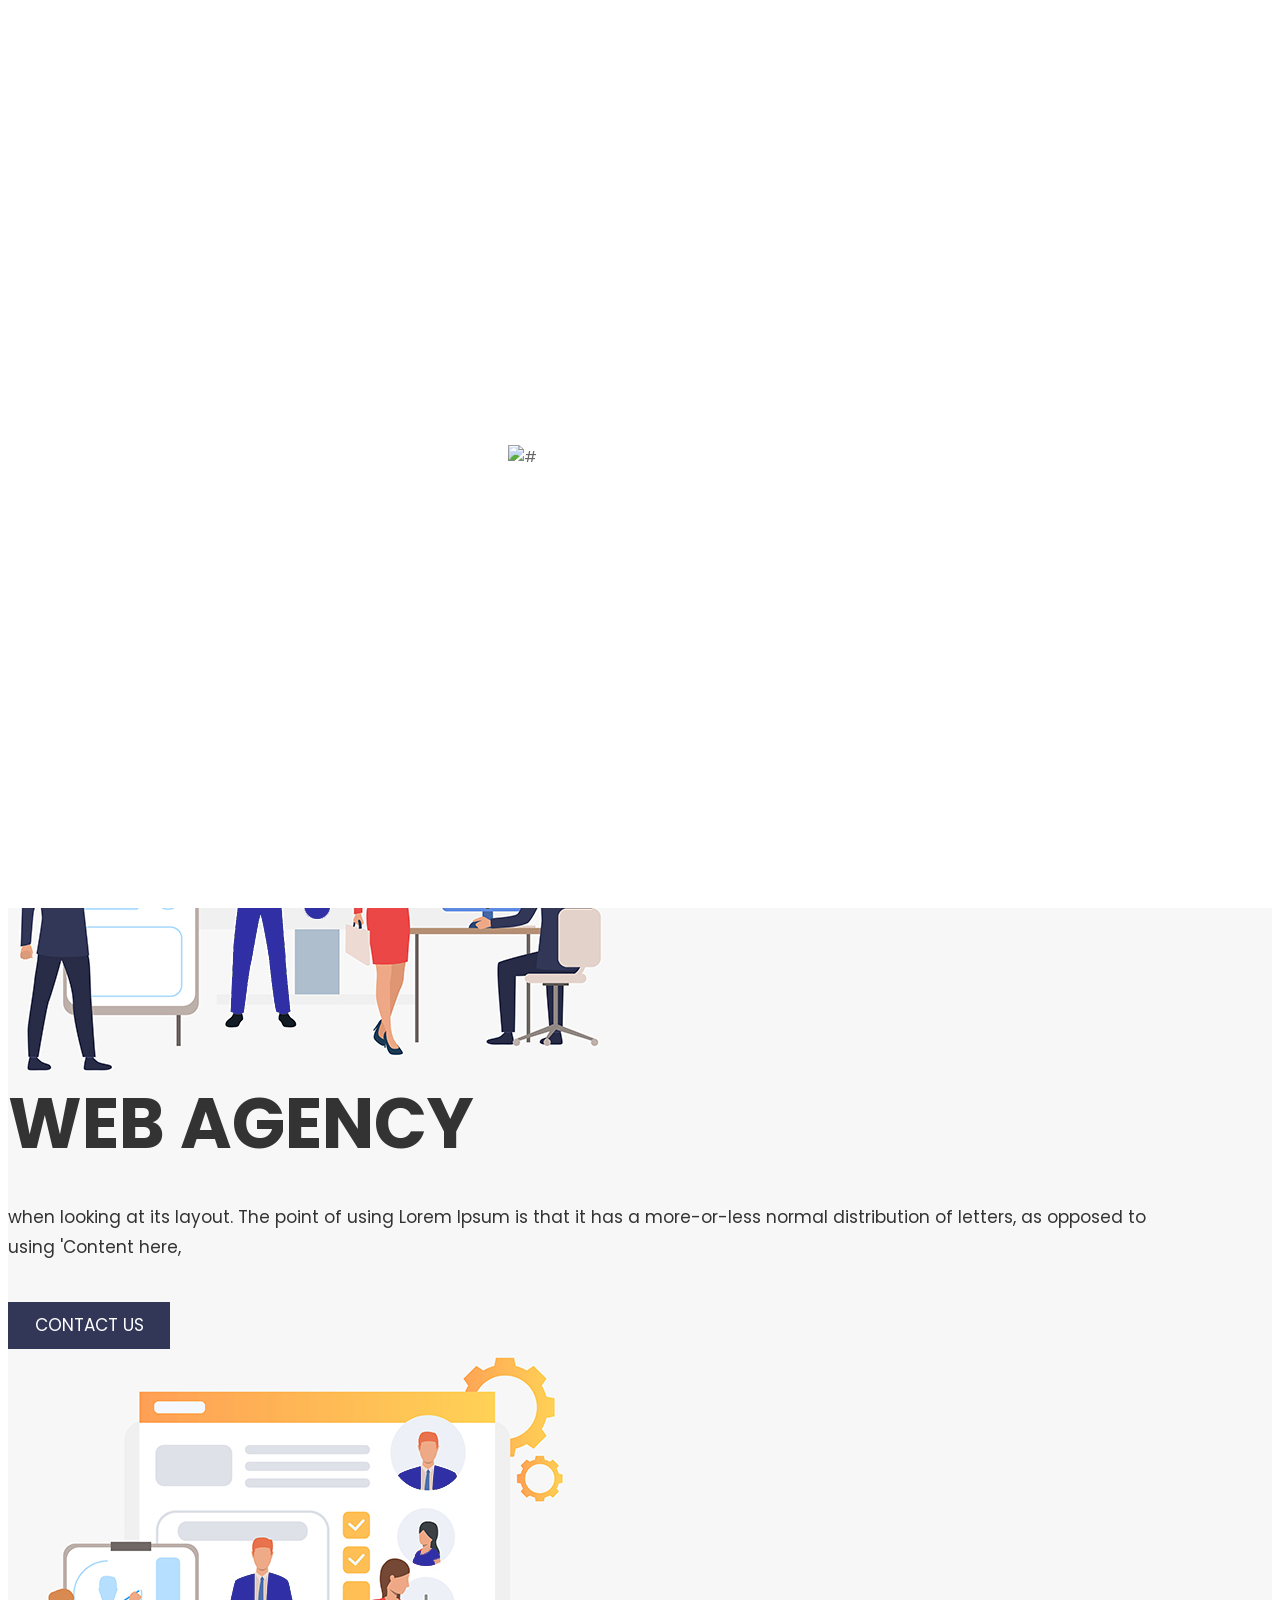
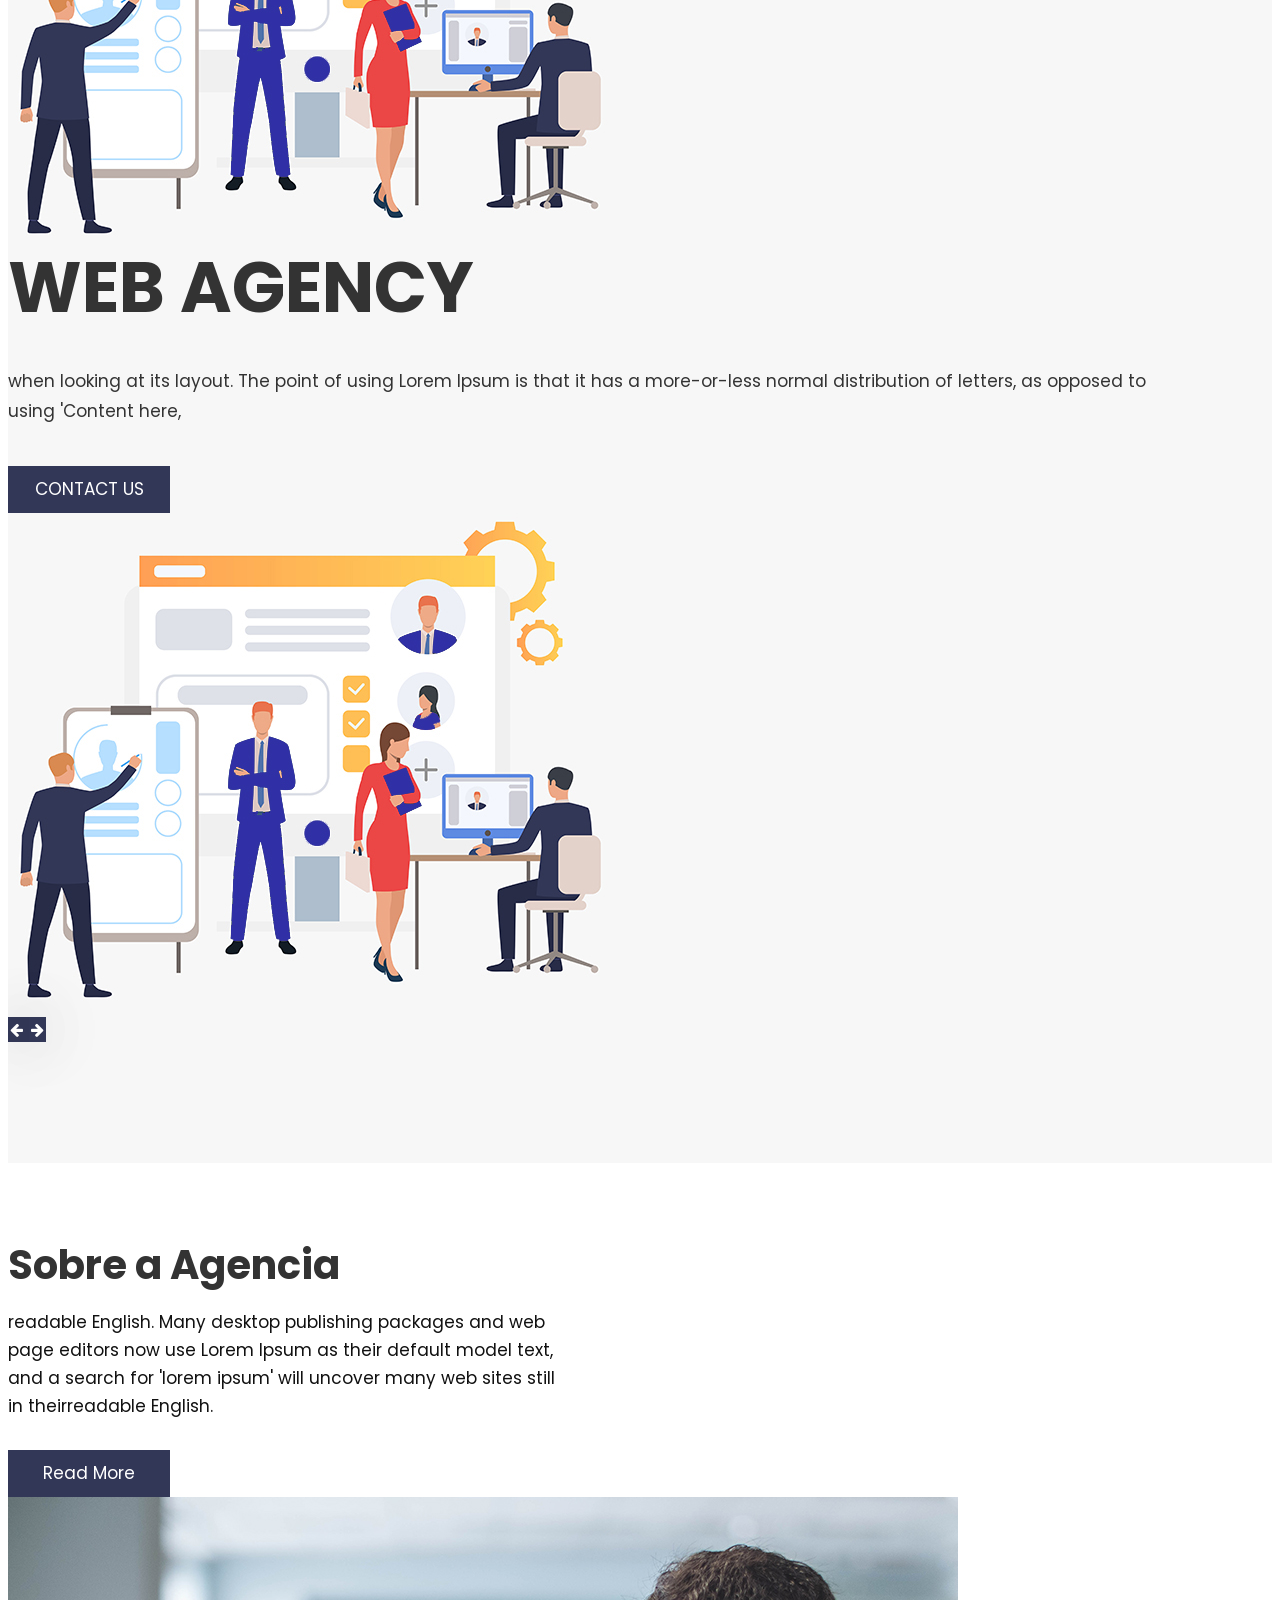
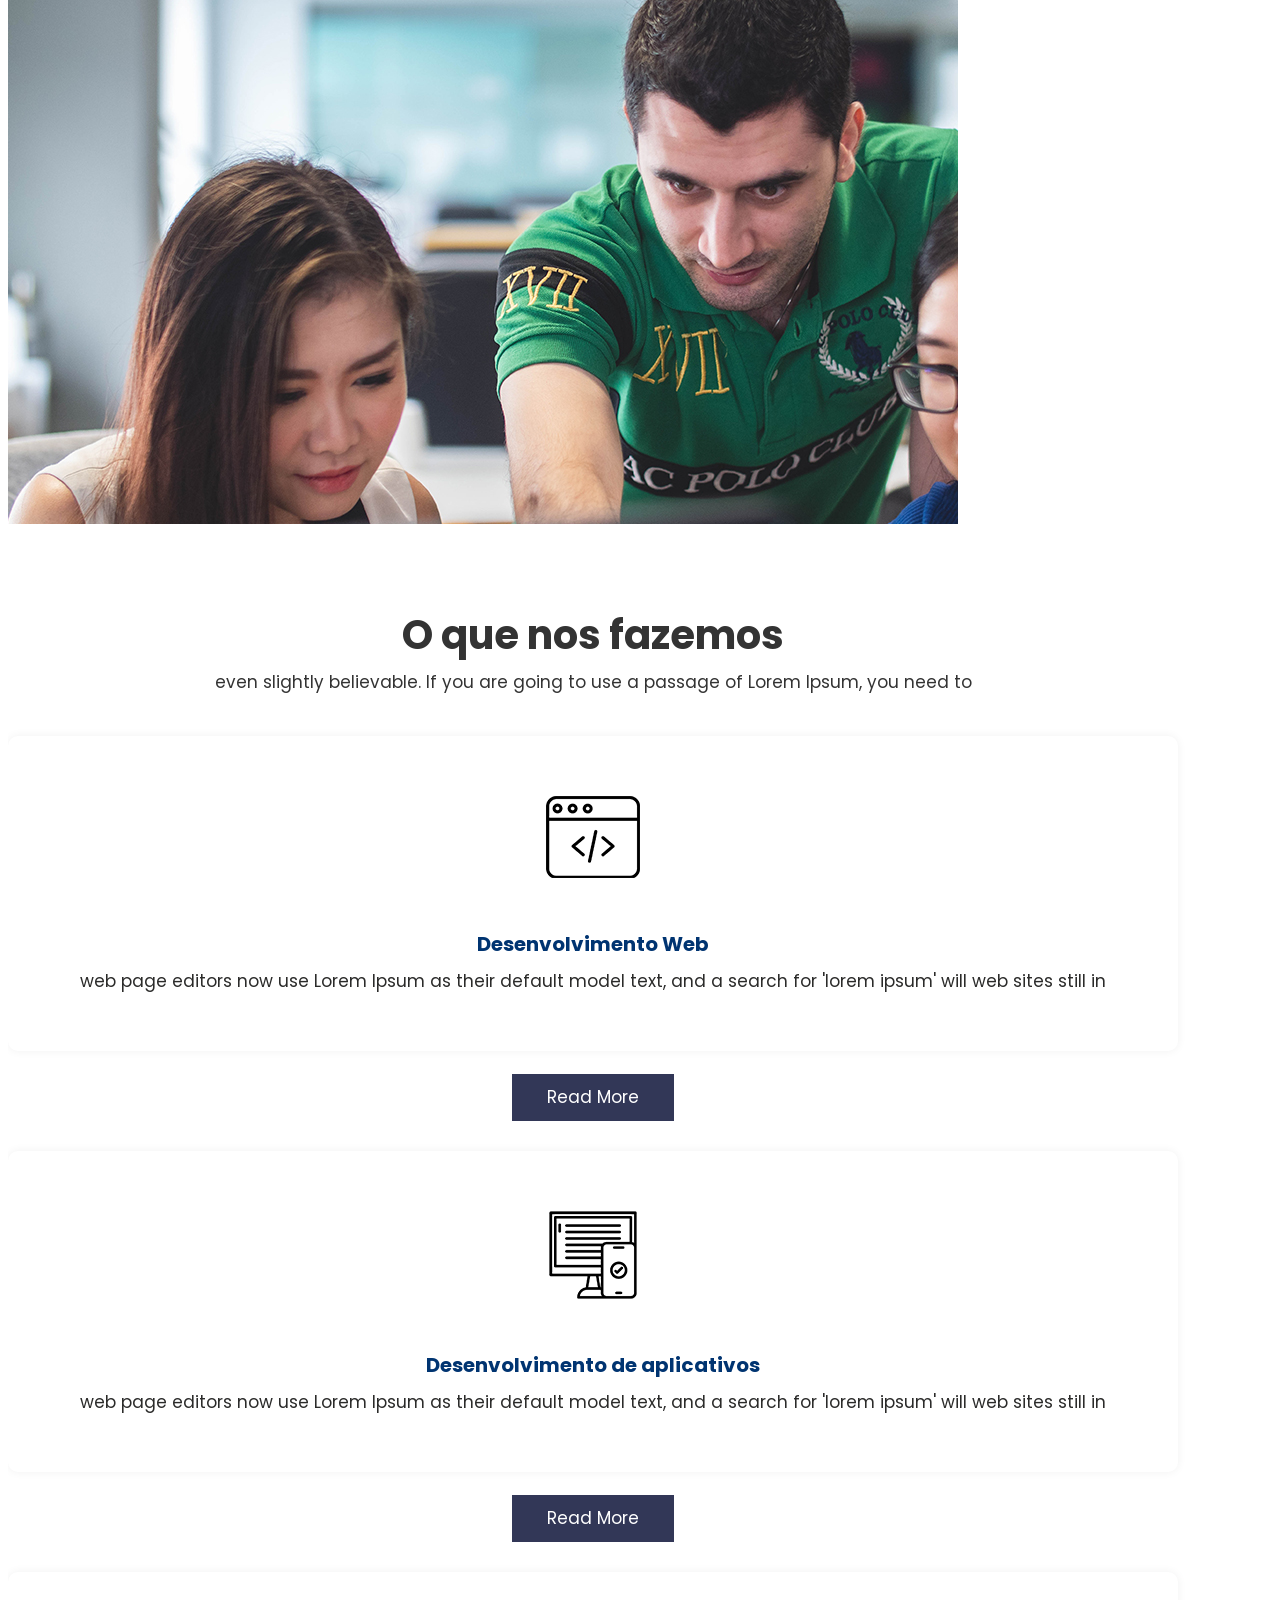
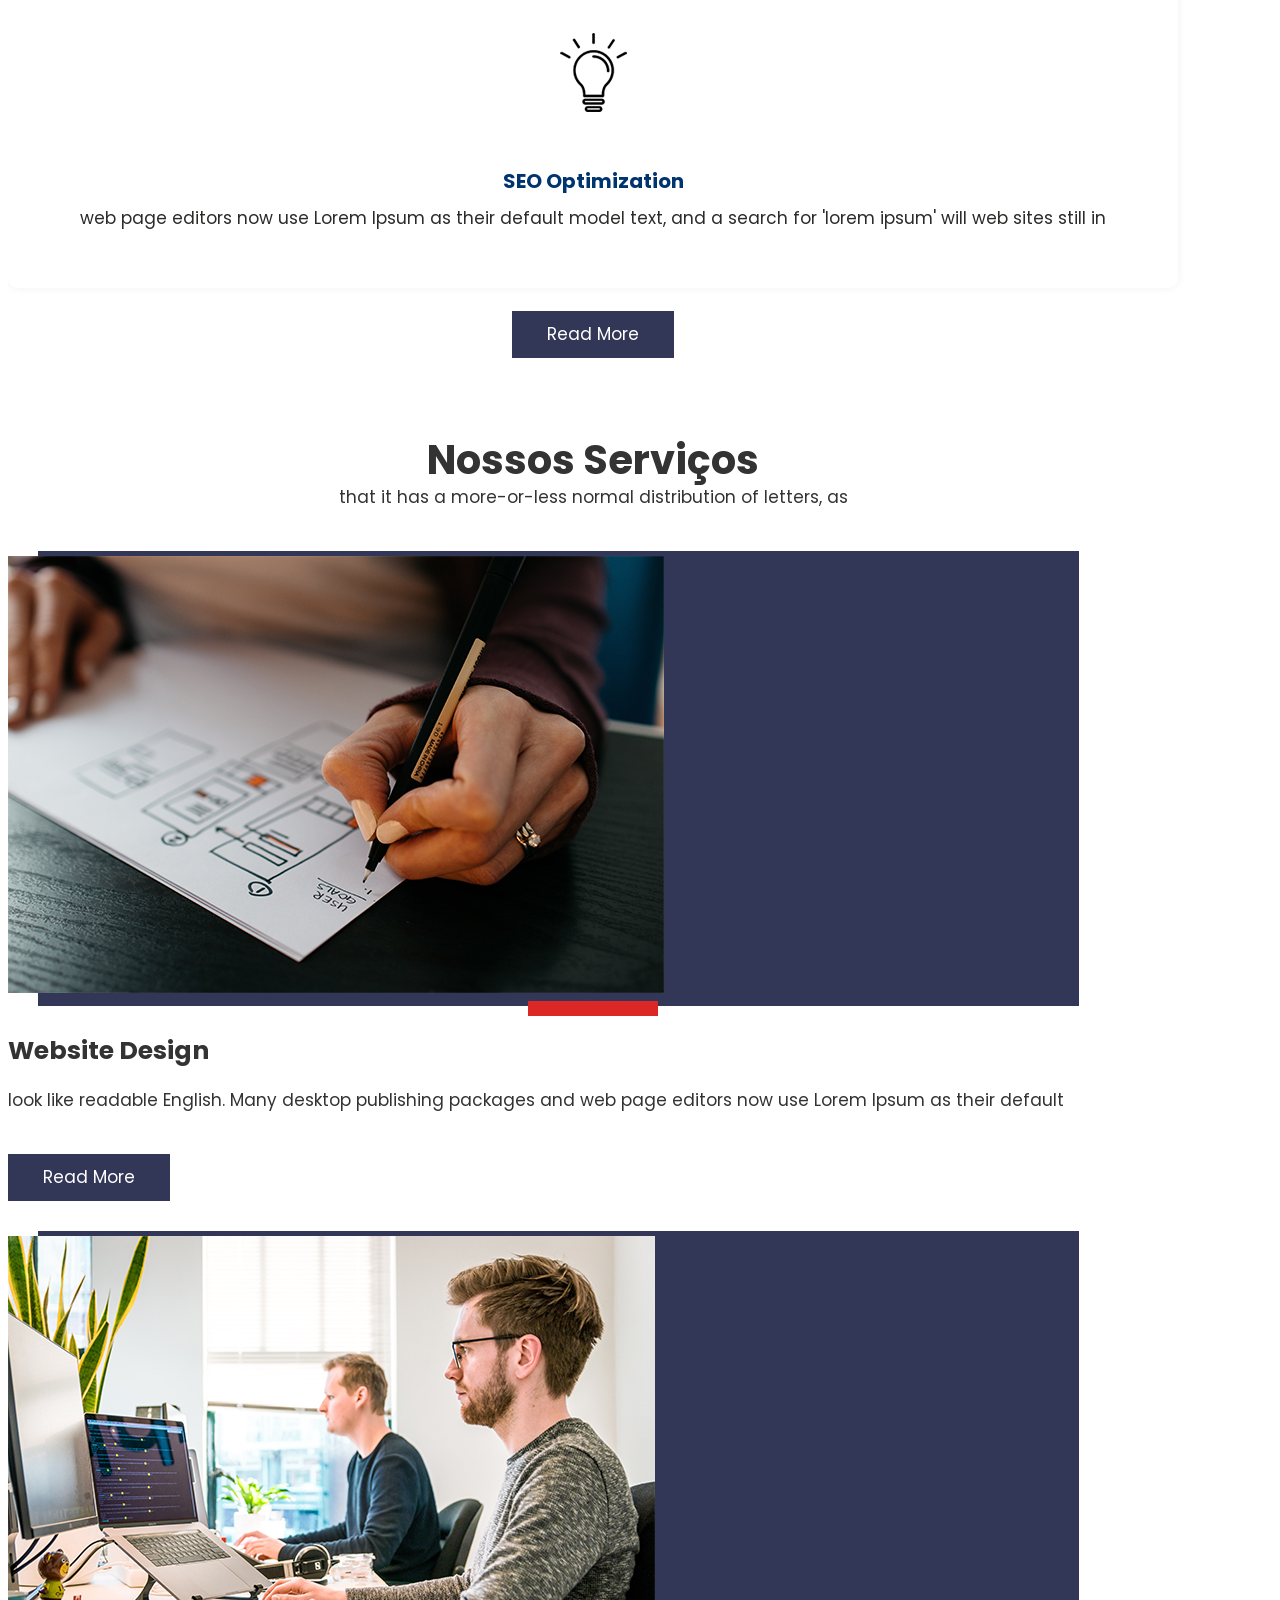
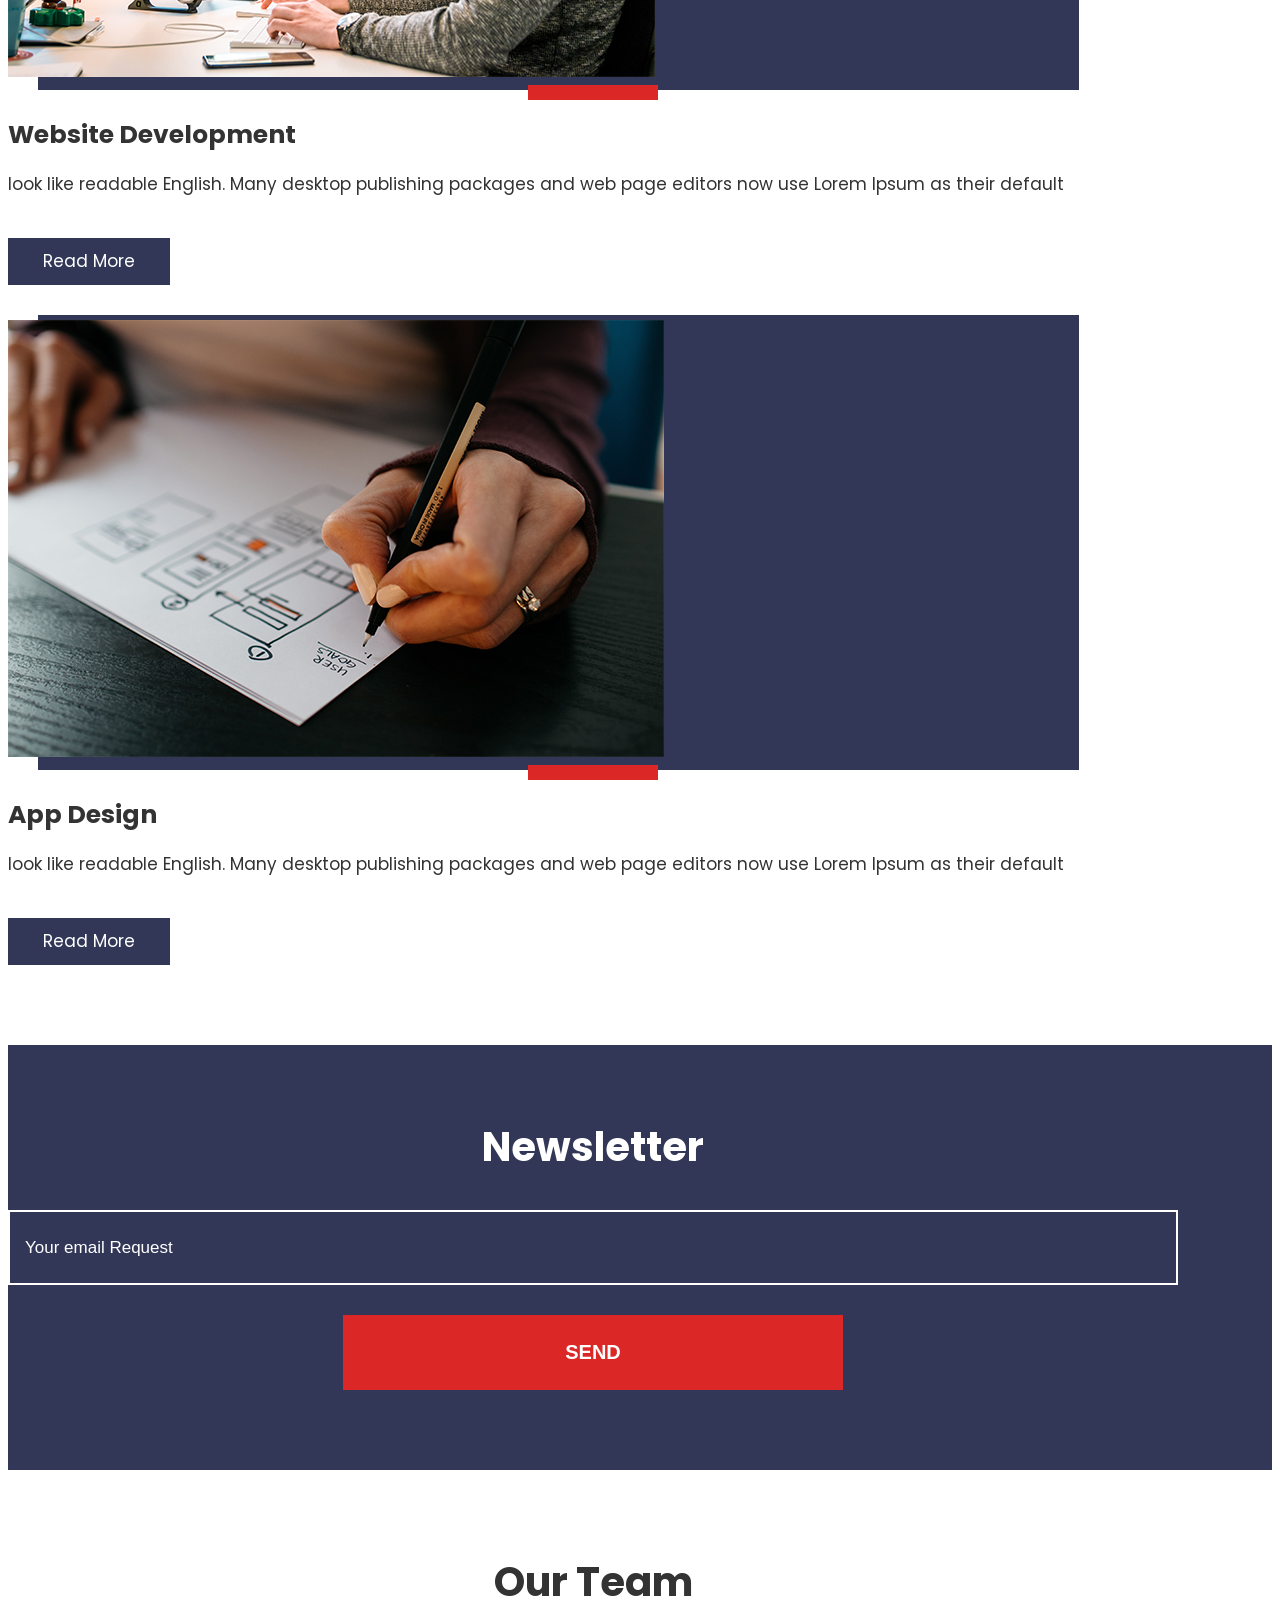
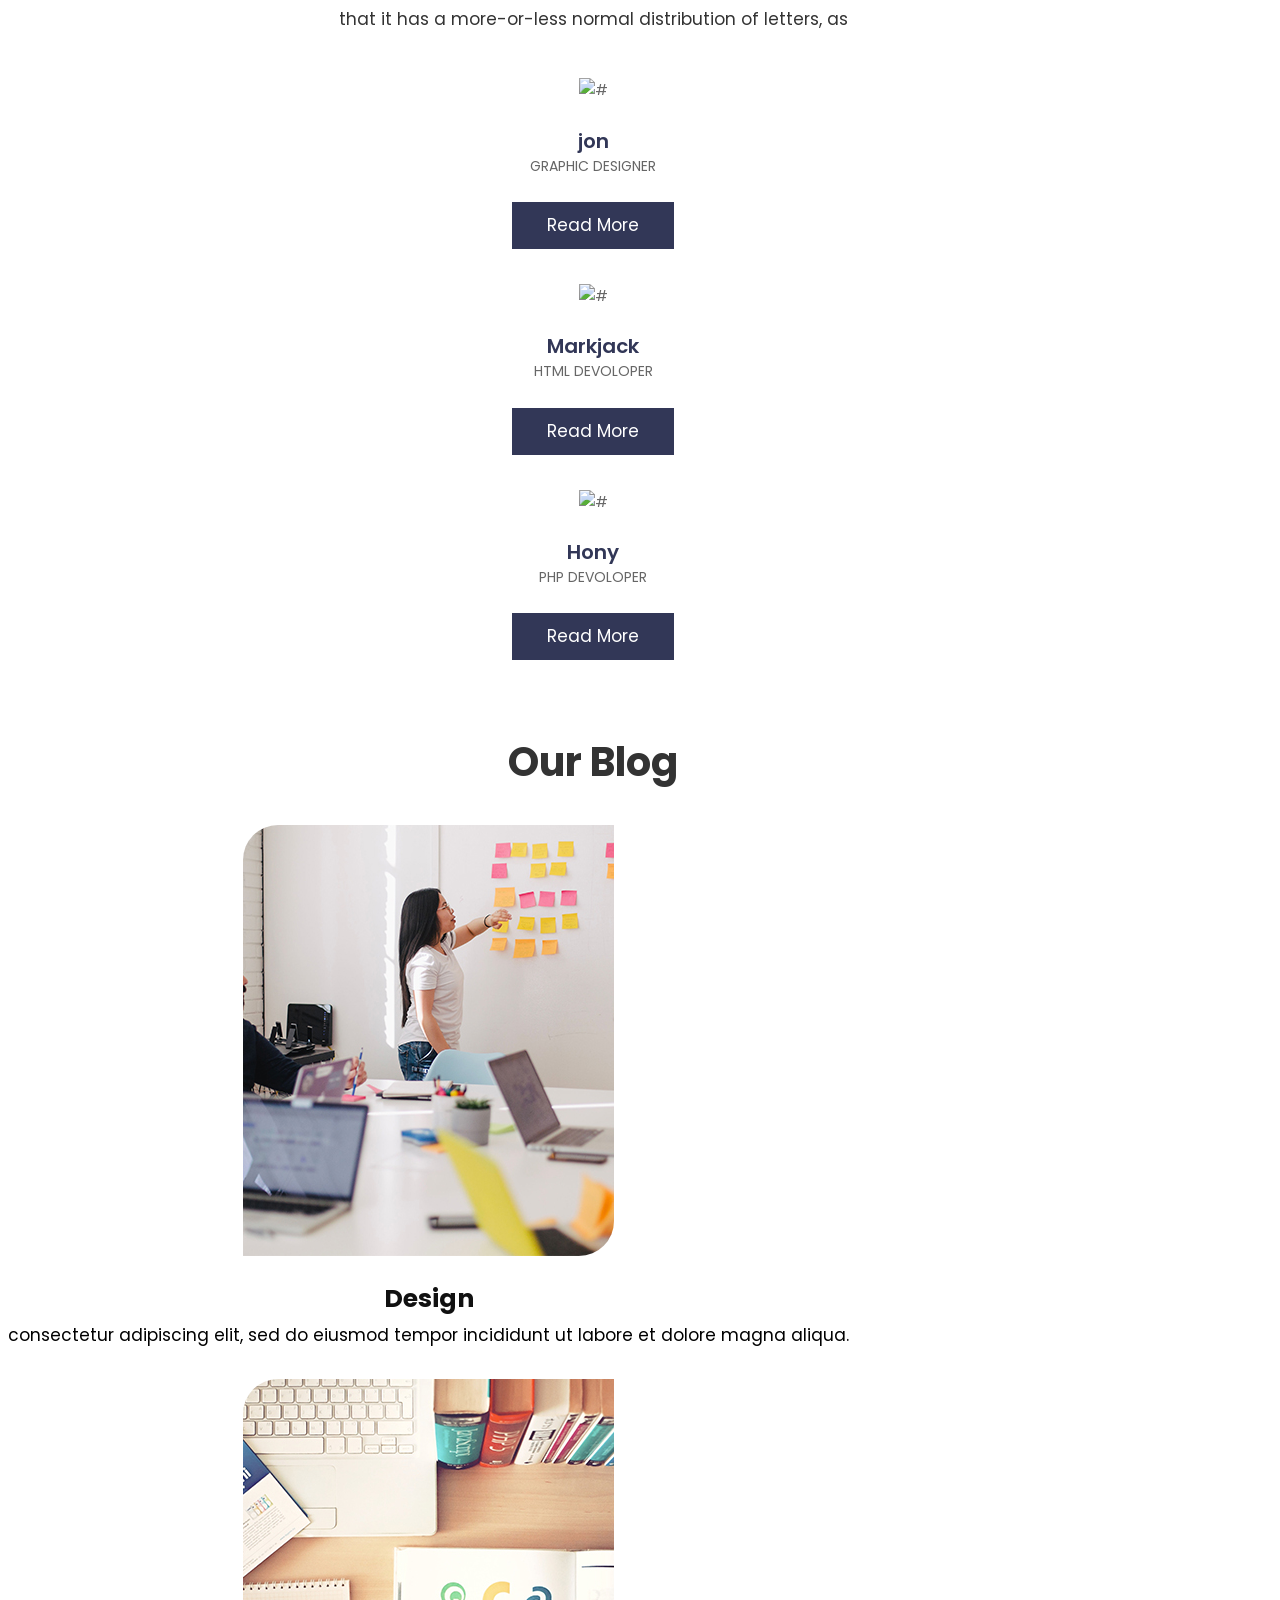
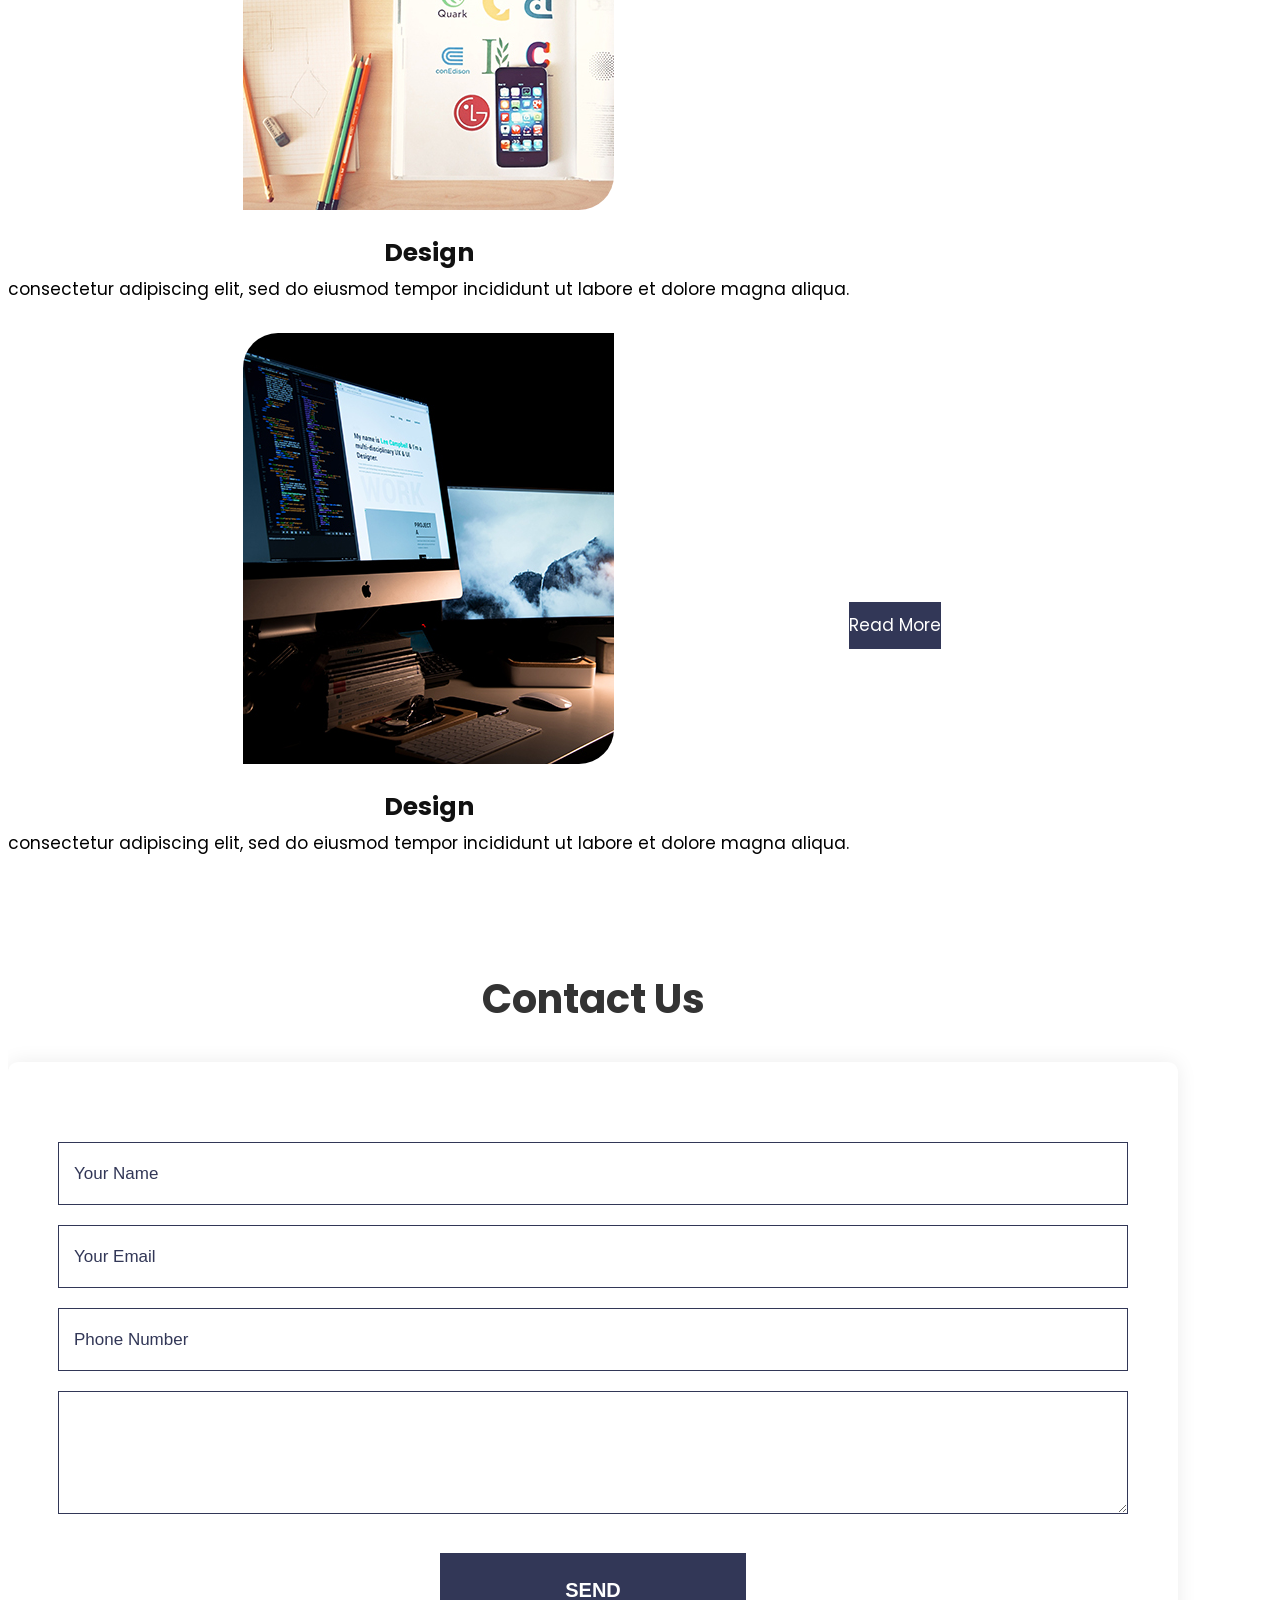
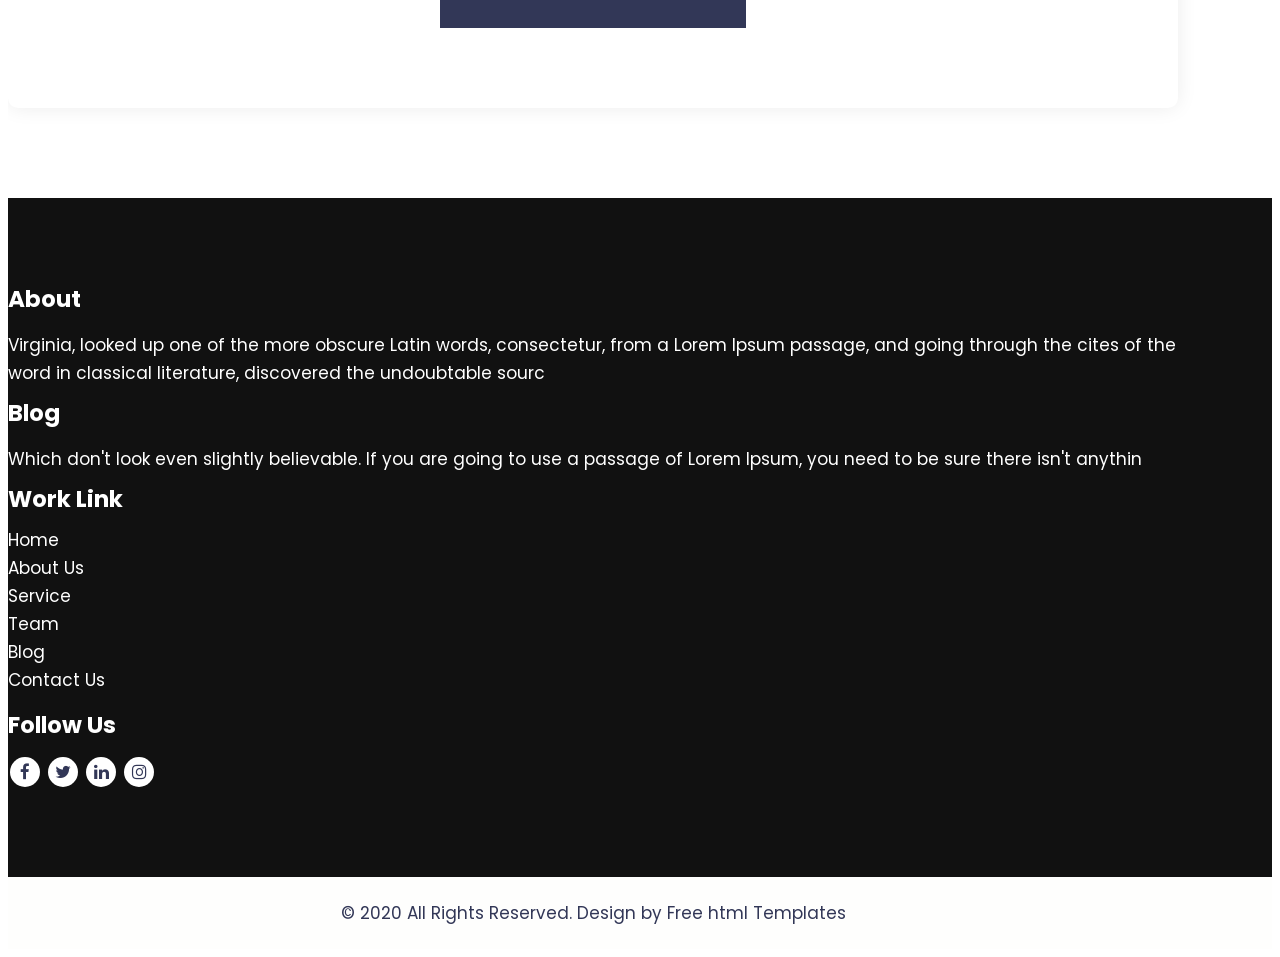
==== commit 88d81e2e: "muda textos" ====
--- a/index.html
+++ b/index.html
@@ -1,504 +1,516 @@
 <!DOCTYPE html>
 <html lang="en">
-   <head>
-      <!-- basic -->
-      <meta charset="utf-8">
-      <meta http-equiv="X-UA-Compatible" content="IE=edge">
-      <!-- mobile metas -->
-      <meta name="viewport" content="width=device-width, initial-scale=1">
-      <meta name="viewport" content="initial-scale=1, maximum-scale=1">
-      <!-- site metas -->
-      <title>Melon</title>
-      <meta name="keywords" content="">
-      <meta name="description" content="">
-      <meta name="author" content="">
-      <!-- bootstrap css -->
-      <link rel="stylesheet" href="css/bootstrap.min.css">
-      <!-- style css -->
-      <link rel="stylesheet" href="css/style.css">
-      <!-- Responsive-->
-      <link rel="stylesheet" href="css/responsive.css">
-      <!-- fevicon -->
-      <link rel="icon" href="images/fevicon.png" type="image/gif" />
-      <!-- Tweaks for older IEs-->
-      <link rel="stylesheet" href="https://netdna.bootstrapcdn.com/font-awesome/4.0.3/css/font-awesome.css">
-      <!--[if lt IE 9]>
+
+<head>
+   <!-- basic -->
+   <meta charset="utf-8">
+   <meta http-equiv="X-UA-Compatible" content="IE=edge">
+   <!-- mobile metas -->
+   <meta name="viewport" content="width=device-width, initial-scale=1">
+   <meta name="viewport" content="initial-scale=1, maximum-scale=1">
+   <!-- site metas -->
+   <title>Heetoo</title>
+   <meta name="keywords" content="">
+   <meta name="description" content="">
+   <meta name="author" content="">
+   <!-- bootstrap css -->
+   <link rel="stylesheet" href="css/bootstrap.min.css">
+   <!-- style css -->
+   <link rel="stylesheet" href="css/style.css">
+   <!-- Responsive-->
+   <link rel="stylesheet" href="css/responsive.css">
+   <!-- fevicon -->
+   <link rel="icon" href="images/fevicon.png" type="image/gif" />
+   <!-- Tweaks for older IEs-->
+   <link rel="stylesheet" href="https://netdna.bootstrapcdn.com/font-awesome/4.0.3/css/font-awesome.css">
+   <!--[if lt IE 9]>
       <script src="https://oss.maxcdn.com/html5shiv/3.7.3/html5shiv.min.js"></script>
       <script src="https://oss.maxcdn.com/respond/1.4.2/respond.min.js"></script><![endif]-->
-   </head>
-   <!-- body -->
-   <body class="main-layout">
-      <!-- loader  -->
-      <div class="loader_bg">
-         <div class="loader"><img src="images/loading.gif" alt="#"/></div>
-      </div>
-      <!-- end loader -->
-      <!-- header -->
-      <div class="header">
-         <div class="top_header">
-            <div class="container-width">
-               <div class="row d_flex">
-                  <div class=" col-md-3 col-sm-4">
-                     <div class="logo">
-                        <a href="index.html">Melon</a>
-                     </div>
-                  </div>
-                  <div class="col-md-9 col-sm-8">
-                     <div class="select_main">
-                        <ul class="top_infomation">
-                           <li><i class="fa fa-map-marker" aria-hidden="true"></i>
-                              Address : Loram Ipusm
-                           </li>
-                           <li><i class="fa fa-phone" aria-hidden="true"></i>
-                              CALL : +01 1234567890
-                           </li>
-                           <li><i class="fa fa-envelope" aria-hidden="true"></i>
-                              <a href="Javascript:void(0)"> EMAIL : demo@gmail.com</a>
-                           </li>
+</head>
+<!-- body -->
+
+<body class="main-layout">
+   <!-- loader  -->
+   <div class="loader_bg">
+      <div class="loader"><img src="images/loading.gif" alt="#" /></div>
+   </div>
+   <!-- end loader -->
+   <!-- header -->
+   <div class="header">
+      <div class="top_header">
+         <div class="container-width">
+            <div class="row d_flex">
+               <div class=" col-md-3 col-sm-4">
+                  <div class="logo">
+                     <a href="index.html">Heetoo</a>
+                  </div>
+               </div>
+               <div class="col-md-9 col-sm-8">
+                  <div class="select_main">
+                     <ul class="top_infomation">
+                        <li><i class="fa fa-phone" aria-hidden="true"></i>
+                           TEL : +55 63 9 0000 0000
+                        </li>
+                        <li><i class="fa fa-envelope" aria-hidden="true"></i>
+                           <a href="Javascript:void(0)"> EMAIL : oi@heetoo.dev</a>
+                        </li>
+                     </ul>
+                     <a class="read_more" href="javascript:void(0)">Contato</a>
+                  </div>
+               </div>
+            </div>
+         </div>
+      </div>
+      <div class="header_midil">
+         <div class="container-width">
+            <div class="row d_flex">
+               <div class="col-lg-9 col-md-12 col-sm-12">
+                  <div class="navbar-area">
+                     <nav class="site-navbar">
+                        <ul>
+                           <li><a class="active" href="index.html">Inicio</a></li>
+                           <li><a href="about.html">Sobre</a></li>
+                           <li><a href="service.html">Serviços</a></li>
+                           <li><a href="team.html">Nosso time</a></li>
+                           <li><a href="contact.html">Contato</a></li>
                         </ul>
-                        <a class="read_more" href="javascript:void(0)">Get A Quote</a>
-                     </div>
-                  </div>
-               </div>
-            </div>
-         </div>
-         <div class="header_midil">
-            <div class="container-width">
-               <div class="row d_flex">
-                  <div class="col-lg-9 col-md-12 col-sm-12">
-                      <div class="navbar-area">
-                        <nav class="site-navbar">
-                           <ul>
-                              <li><a class="active" href="index.html">Home</a></li>
-                              <li><a href="about.html">About</a></li>
-                              <li><a href="service.html">Service</a></li>
-                              <li><a href="team.html">Team</a></li>
-                              <li><a href="blog.html">Blog</a></li>
-                              <li><a href="contact.html">Contact us</a></li>
-                           </ul>
-                           <button class="nav-toggler">
+                        <button class="nav-toggler">
                            <span></span>
-                           </button>
-                        </nav>
-                     </div>
-                  </div>
-                  <div class="col-md-3  d_none">
-                     <ul class="email text_align_right">
-                        <li><a href="Javascript:void(0)"><i class="fa fa-user" aria-hidden="true"></i>Log In</a></li>
-                        <li><a href="Javascript:void(0)"><i class="fa fa-user" aria-hidden="true"></i>Sign Up</a></li>
-                        <li><a href="Javascript:void(0)"><i class="fa fa-search" aria-hidden="true"></i></a></li>
-                     </ul>
-                  </div>
-               </div>
-            </div>
-         </div>
-      </div>
-      <!-- end header inner -->
-      <!-- end header -->
-      <div class="full_bg">
-         <div class="slider_main">
-            <!-- carousel code -->
-            <div id="banner1" class="carousel slide">
-               <ol class="carousel-indicators">
-                  <li data-target="#banner1" data-slide-to="0" class="active"></li>
-                  <li data-target="#banner1" data-slide-to="1"></li>
-                  <li data-target="#banner1" data-slide-to="2"></li>
-               </ol>
-               <div class="carousel-inner">
-                  <!-- first slide -->
-                  <div class="carousel-item active">
-                     <div class="container">
-                        <div class="carousel-caption relative">
-                           <div class="row d_flex">
-                              <div class="col-md-6">
-                                 <div class="creative">
-                                    <h1> Web agency</h1>
-                                    <p>when looking at its layout. The point of using Lorem Ipsum is that it has a more-or-less normal distribution of letters, as opposed to using 'Content here, </p>
-                                    <a class="read_more" href="Javascript:void(0)">Contact us</a>
-                                 </div>
-                              </div>
-                              <div class="col-md-6">
-                                 <div class="agency">
-                                    <figure><img src="images/banner_img.jpg" alt="#"/></figure>
-                                 </div>
+                        </button>
+                     </nav>
+                  </div>
+               </div>
+
+            </div>
+         </div>
+      </div>
+   </div>
+   <!-- end header inner -->
+   <!-- end header -->
+   <div class="full_bg">
+      <div class="slider_main">
+         <!-- carousel code -->
+         <div id="banner1" class="carousel slide">
+            <ol class="carousel-indicators">
+               <li data-target="#banner1" data-slide-to="0" class="active"></li>
+               <li data-target="#banner1" data-slide-to="1"></li>
+               <li data-target="#banner1" data-slide-to="2"></li>
+            </ol>
+            <div class="carousel-inner">
+               <!-- first slide -->
+               <div class="carousel-item active">
+                  <div class="container">
+                     <div class="carousel-caption relative">
+                        <div class="row d_flex">
+                           <div class="col-md-6">
+                              <div class="creative">
+                                 <h1> Web agency</h1>
+                                 <p>when looking at its layout. The point of using Lorem Ipsum is that it has a
+                                    more-or-less normal distribution of letters, as opposed to using 'Content here, </p>
+                                 <a class="read_more" href="Javascript:void(0)">Contact us</a>
                               </div>
                            </div>
-                        </div>
-                     </div>
-                  </div>
-                  <!-- second slide -->
-                  <div class="carousel-item">
-                     <div class="container">
-                        <div class="carousel-caption relative">
-                           <div class="row d_flex">
-                              <div class="col-md-6">
-                                 <div class="creative">
-                                    <h1> Web agency</h1>
-                                    <p>when looking at its layout. The point of using Lorem Ipsum is that it has a more-or-less normal distribution of letters, as opposed to using 'Content here, </p>
-                                    <a class="read_more" href="Javascript:void(0)">Contact us</a>
-                                 </div>
-                              </div>
-                              <div class="col-md-6">
-                                 <div class="agency">
-                                    <figure><img src="images/banner_img.jpg" alt="#"/></figure>
-                                 </div>
+                           <div class="col-md-6">
+                              <div class="agency">
+                                 <figure><img src="images/banner_img.jpg" alt="#" /></figure>
                               </div>
                            </div>
                         </div>
                      </div>
                   </div>
-                  <!-- third slide-->
-                  <div class="carousel-item">
-                     <div class="container">
-                        <div class="carousel-caption relative">
-                           <div class="row d_flex">
-                              <div class="col-md-6">
-                                 <div class="creative">
-                                    <h1> Web agency</h1>
-                                    <p>when looking at its layout. The point of using Lorem Ipsum is that it has a more-or-less normal distribution of letters, as opposed to using 'Content here, </p>
-                                    <a class="read_more" href="Javascript:void(0)">Contact us</a>
-                                 </div>
-                              </div>
-                              <div class="col-md-6">
-                                 <div class="agency">
-                                    <figure><img src="images/banner_img.jpg" alt="#"/></figure>
-                                 </div>
+               </div>
+               <!-- second slide -->
+               <div class="carousel-item">
+                  <div class="container">
+                     <div class="carousel-caption relative">
+                        <div class="row d_flex">
+                           <div class="col-md-6">
+                              <div class="creative">
+                                 <h1> Web agency</h1>
+                                 <p>when looking at its layout. The point of using Lorem Ipsum is that it has a
+                                    more-or-less normal distribution of letters, as opposed to using 'Content here, </p>
+                                 <a class="read_more" href="Javascript:void(0)">Contact us</a>
                               </div>
                            </div>
-                        </div>
-                     </div>
-                  </div>
-               </div>
-               <!-- controls -->
-               <a class="carousel-control-prev" href="#banner1" role="button" data-slide="prev">
+                           <div class="col-md-6">
+                              <div class="agency">
+                                 <figure><img src="images/banner_img.jpg" alt="#" /></figure>
+                              </div>
+                           </div>
+                        </div>
+                     </div>
+                  </div>
+               </div>
+               <!-- third slide-->
+               <div class="carousel-item">
+                  <div class="container">
+                     <div class="carousel-caption relative">
+                        <div class="row d_flex">
+                           <div class="col-md-6">
+                              <div class="creative">
+                                 <h1> Web agency</h1>
+                                 <p>when looking at its layout. The point of using Lorem Ipsum is that it has a
+                                    more-or-less normal distribution of letters, as opposed to using 'Content here, </p>
+                                 <a class="read_more" href="Javascript:void(0)">Contact us</a>
+                              </div>
+                           </div>
+                           <div class="col-md-6">
+                              <div class="agency">
+                                 <figure><img src="images/banner_img.jpg" alt="#" /></figure>
+                              </div>
+                           </div>
+                        </div>
+                     </div>
+                  </div>
+               </div>
+            </div>
+            <!-- controls -->
+            <a class="carousel-control-prev" href="#banner1" role="button" data-slide="prev">
                <i class="fa fa-arrow-left" aria-hidden="true"></i>
                <span class="sr-only">Previous</span>
-               </a>
-               <a class="carousel-control-next" href="#banner1" role="button" data-slide="next">
+            </a>
+            <a class="carousel-control-next" href="#banner1" role="button" data-slide="next">
                <i class="fa fa-arrow-right" aria-hidden="true"></i>
                <span class="sr-only">Next</span>
-               </a>
-            </div>
-         </div>
-      </div>
-      <!-- end banner -->
-         <!-- about -->
-      <div class="about">
-         <div class="container-fluid">
-            <div class="row d_flex">
-               <div class="col-md-6">
-                  <div class="titlepage text_align_left">
-                     <h2>About Agency</h2>
-                     <p>readable English. Many desktop publishing packages and web page editors now use Lorem Ipsum as their default model text, and a search for 'lorem ipsum' will uncover many web sites still in theirreadable English. </p>
-                     <a class="read_more" href="about.html">Read More</a>
-                  </div>
-               </div>
-               <div class="col-md-6 pa_right0">
-                  <div class="about_img">
-                     <figure><img src="images/about_img.jpg" alt="#"/>
-                     </figure>
-                  </div>
-               </div>
-            </div>
-         </div>
-      </div>
-      <!-- end about -->
-       <!-- wedo -->
-      <div class="wedo">
+            </a>
+         </div>
+      </div>
+   </div>
+   <!-- end banner -->
+   <!-- about -->
+   <div class="about">
+      <div class="container-fluid">
+         <div class="row d_flex">
+            <div class="col-md-6">
+               <div class="titlepage text_align_left">
+                  <h2>Sobre a Agencia</h2>
+                  <p>readable English. Many desktop publishing packages and web page editors now use Lorem Ipsum as
+                     their default model text, and a search for 'lorem ipsum' will uncover many web sites still in
+                     theirreadable English. </p>
+                  <a class="read_more" href="about.html">Read More</a>
+               </div>
+            </div>
+            <div class="col-md-6 pa_right0">
+               <div class="about_img">
+                  <figure><img src="images/about_img.jpg" alt="#" />
+                  </figure>
+               </div>
+            </div>
+         </div>
+      </div>
+   </div>
+   <!-- end about -->
+   <!-- wedo -->
+   <div class="wedo">
+      <div class="container">
+         <div class="row">
+            <div class="col-md-12">
+               <div class="titlepage text_align_center">
+                  <h2>O que nos fazemos</h2>
+                  <p>even slightly believable. If you are going to use a passage of Lorem Ipsum, you need to</p>
+               </div>
+            </div>
+         </div>
+         <div class="row">
+            <div class="col-md-4">
+               <div id="ho_box" class="our_wedo text_align_center">
+                  <i><img src="images/wedo_icon1.png" alt="#" /></i>
+                  <h3>Desenvolvimento Web</h3>
+                  <p>web page editors now use Lorem Ipsum as their default model text, and a search for 'lorem ipsum'
+                     will web sites still in</p>
+               </div>
+               <a class="read_more" href="wedo.index">Read More</a>
+            </div>
+            <div class="col-md-4">
+               <div id="ho_box" class="our_wedo orang text_align_center">
+                  <i><img src="images/wedo_icon2.png" alt="#" /></i>
+                  <h3>Desenvolvimento de aplicativos</h3>
+                  <p>web page editors now use Lorem Ipsum as their default model text, and a search for 'lorem ipsum'
+                     will web sites still in</p>
+               </div>
+               <a class="read_more" href="wedo.index">Read More</a>
+            </div>
+            <div class="col-md-4">
+               <div id="ho_box" class="our_wedo text_align_center">
+                  <i><img src="images/wedo_icon3.png" alt="#" /></i>
+                  <h3>SEO Optimization</h3>
+                  <p>web page editors now use Lorem Ipsum as their default model text, and a search for 'lorem ipsum'
+                     will web sites still in</p>
+               </div>
+               <a class="read_more" href="wedo.index">Read More</a>
+            </div>
+         </div>
+      </div>
+   </div>
+   <!-- end wedo -->
+   <!-- service -->
+   <div class="service">
+      <div class="container">
+         <div class="row">
+            <div class="col-md-12">
+               <div class="titlepage text_align_center ">
+                  <h2>Nossos Serviços</h2>
+                  <p>that it has a more-or-less normal distribution of letters, as </p>
+               </div>
+            </div>
+         </div>
+         <div class="row">
+            <div class=" col-md-4">
+               <div id="ho_img" class="service_img">
+                  <figure><img src="images/work1.jpg" alt="#" /></figure>
+               </div>
+               <div class="service_box">
+                  <h3>Website Design</h3>
+                  <p>look like readable English. Many desktop publishing packages and web page editors now use Lorem
+                     Ipsum as their default </p>
+                  <a class="read_more" href="Javascript:void(0)">Read More</a>
+               </div>
+            </div>
+            <div class="col-md-4">
+               <div id="ho_img" class="service_img">
+                  <figure><img src="images/work2.jpg" alt="#" /></figure>
+               </div>
+               <div class="service_box">
+                  <h3>Website Development</h3>
+                  <p>look like readable English. Many desktop publishing packages and web page editors now use Lorem
+                     Ipsum as their default </p>
+                  <a class="read_more" href="Javascript:void(0)">Read More</a>
+               </div>
+            </div>
+            <div class=" col-md-4">
+               <div id="ho_img" class="service_img">
+                  <figure><img src="images/work1.jpg" alt="#" /></figure>
+               </div>
+               <div class="service_box">
+                  <h3>App Design </h3>
+                  <p>look like readable English. Many desktop publishing packages and web page editors now use Lorem
+                     Ipsum as their default </p>
+                  <a class="read_more" href="Javascript:void(0)">Read More</a>
+               </div>
+            </div>
+         </div>
+      </div>
+   </div>
+
+   <!-- end service -->
+   <!-- letter -->
+   <div class="letter">
+      <div class="container">
+         <div class="row">
+            <div class="col-md-12">
+               <div class="titlepage text_align_center">
+                  <h2>Newsletter</h2>
+               </div>
+            </div>
+            <div class="col-md-10 offset-md-1">
+               <form id="colof" class="form_subscri">
+                  <input class="newsl" placeholder="Your email Request" type="text" name="Email">
+                  <button class="subsci_btn">Send</button>
+               </form>
+            </div>
+         </div>
+      </div>
+   </div>
+   <!-- end letter -->
+   <!-- team -->
+   <div class="team">
+      <div class="container">
+         <div class="row">
+            <div class="col-md-12">
+               <div class="titlepage text_align_center ">
+                  <h2>Our Team</h2>
+                  <p>that it has a more-or-less normal distribution of letters, as </p>
+               </div>
+            </div>
+         </div>
+         <div class="row">
+            <div class=" col-md-4">
+               <div id="ho_img" class="team_box">
+                  <figure><img src="images/team_img1.jpg" alt="#" /></figure>
+                  <h3>jon</h3>
+                  <span>Graphic Designer</span>
+                  <a class="read_more" href="Javascript:void(0)">Read More</a>
+               </div>
+            </div>
+            <div class="col-md-4">
+               <div id="ho_img" class="team_box">
+                  <figure><img src="images/team_img2.jpg" alt="#" /></figure>
+                  <h3>Markjack</h3>
+                  <span>html devoloper</span>
+                  <a class="read_more" href="Javascript:void(0)">Read More</a>
+               </div>
+            </div>
+            <div class=" col-md-4">
+               <div id="ho_img" class="team_box">
+                  <figure><img src="images/team_img3.jpg" alt="#" /></figure>
+                  <h3>Hony</h3>
+                  <span>Php devoloper</span>
+                  <a class="read_more" href="Javascript:void(0)">Read More</a>
+               </div>
+            </div>
+         </div>
+      </div>
+   </div>
+
+   <!-- end team -->
+
+   <!-- blog -->
+   <div class="blog">
+      <div class="container">
+         <div class="row">
+            <div class="col-md-12">
+               <div class="titlepage text_align_center">
+                  <h2>Our Blog</h2>
+               </div>
+            </div>
+         </div>
+         <div class="row d_flex">
+            <div class="col-md-4">
+               <div class="blog_img">
+                  <figure><img src="images/blog.jpg" alt="#" /></figure>
+               </div>
+               <div class="blog_text text_align_center">
+                  <h3>Design</h3>
+                  <p>consectetur adipiscing elit, sed do eiusmod tempor incididunt ut labore et dolore magna aliqua.
+                  </p>
+               </div>
+            </div>
+            <div class="col-md-4">
+               <div class="blog_img">
+                  <figure><img src="images/blog2.jpg" alt="#" /></figure>
+               </div>
+               <div class="blog_text text_align_center">
+                  <h3>Design</h3>
+                  <p>consectetur adipiscing elit, sed do eiusmod tempor incididunt ut labore et dolore magna aliqua.
+                  </p>
+               </div>
+            </div>
+            <div class="col-md-4">
+               <div class="blog_img">
+                  <figure><img src="images/blog3.jpg" alt="#" /></figure>
+               </div>
+               <div class="blog_text text_align_center">
+                  <h3>Design</h3>
+                  <p>consectetur adipiscing elit, sed do eiusmod tempor incididunt ut labore et dolore magna aliqua.
+                  </p>
+               </div>
+            </div>
+            <div class="col-sm-12">
+               <a class="read_more" href="javascript:void(0)">Read More</a>
+            </div>
+         </div>
+      </div>
+   </div>
+   <!-- end blog -->
+   <!-- contact -->
+   <div class="contact">
+      <div class="container">
+         <div class="row">
+            <div class="col-md-12 ">
+               <div class="titlepage text_align_center">
+                  <h2>Contact Us</h2>
+               </div>
+            </div>
+            <div class="col-md-12">
+               <form id="request" class="main_form">
+                  <div class="row">
+                     <div class="col-md-12 ">
+                        <input class="form_control" placeholder="Your Name" type="type" name=" Name">
+                     </div>
+                     <div class="col-md-12">
+                        <input class="form_control" placeholder="Your Email" type="type" name="Email">
+                     </div>
+                     <div class="col-md-12">
+                        <input class="form_control" placeholder="Phone Number" type="type" name="Phone Number">
+                     </div>
+                     <div class="col-md-12">
+                        <textarea class="textarea1" style="color:#323757;" placeholder="Message" type="type"
+                           name="message"> </textarea>
+                     </div>
+                     <div class="col-md-12">
+                        <button class="send_btn">Send</button>
+                     </div>
+                  </div>
+               </form>
+            </div>
+         </div>
+      </div>
+   </div>
+   <!-- end contact -->
+   <!--  footer -->
+   <footer>
+      <div class="footer">
          <div class="container">
             <div class="row">
-               <div class="col-md-12">
-                  <div class="titlepage text_align_center">
-                     <h2>What we do </h2>
-                     <p>even slightly believable. If you are going to use a passage of Lorem Ipsum, you need to</p>
-                  </div>
-               </div>
-            </div>
-            <div class="row">
-               <div class="col-md-4">
-                  <div id="ho_box" class="our_wedo text_align_center">
-                     <i><img src="images/wedo_icon1.png" alt="#"/></i>
-                     <h3>Web Development</h3>
-                     <p>web page editors now use Lorem Ipsum as their default model text, and a search for 'lorem ipsum' will web sites still in</p>
-                  </div>
-                  <a class="read_more" href="wedo.index">Read More</a>
-               </div>
-               <div class="col-md-4">
-                  <div id="ho_box" class="our_wedo orang text_align_center">
-                     <i><img src="images/wedo_icon2.png" alt="#"/></i>
-                     <h3>App Development</h3>
-                     <p>web page editors now use Lorem Ipsum as their default model text, and a search for 'lorem ipsum' will web sites still in</p>
-                  </div>
-                  <a class="read_more" href="wedo.index">Read More</a>
-               </div>
-               <div class="col-md-4">
-                  <div id="ho_box" class="our_wedo text_align_center">
-                     <i><img src="images/wedo_icon3.png" alt="#"/></i>
-                     <h3>SEO Optimization</h3>
-                     <p>web page editors now use Lorem Ipsum as their default model text, and a search for 'lorem ipsum' will web sites still in</p>
-                  </div>
-                  <a class="read_more" href="wedo.index">Read More</a>
-               </div>
-            </div>
-         </div>
-      </div>
-      <!-- end wedo -->
-      <!-- service -->
-      <div class="service">
-         <div class="container">
-            <div class="row">
-               <div class="col-md-12">
-                  <div class="titlepage text_align_center ">
-                     <h2>Our Service</h2>
-                     <p>that it has a more-or-less normal distribution of letters, as </p>
-                  </div>
-               </div>
-            </div>
-            <div class="row">
-                        <div class=" col-md-4">
-                           <div id="ho_img" class="service_img">
-                              <figure><img src="images/work1.jpg" alt="#"/></figure>
-                           </div>
-                             <div class="service_box">
-                              <h3>Website Design</h3>
-                              <p>look like readable English. Many desktop publishing packages and web page editors now use Lorem Ipsum as their default </p>
-                              <a class="read_more" href="Javascript:void(0)">Read More</a>
-                           </div>
-                        </div>
-                          <div class="col-md-4">
-                             <div id="ho_img" class="service_img">
-                              <figure><img src="images/work2.jpg" alt="#"/></figure>
-                           </div>
-                           <div class="service_box">
-                              <h3>Website Development</h3>
-                              <p>look like readable English. Many desktop publishing packages and web page editors now use Lorem Ipsum as their default </p>
-                              <a class="read_more" href="Javascript:void(0)">Read More</a>
-                           </div>
-                        </div>
-                           <div class=" col-md-4">
-                           <div id="ho_img" class="service_img">
-                              <figure><img src="images/work1.jpg" alt="#"/></figure>
-                           </div>
-                           <div class="service_box">
-                              <h3>App Design </h3>
-                              <p>look like readable English. Many desktop publishing packages and web page editors now use Lorem Ipsum as their default </p>
-                              <a class="read_more" href="Javascript:void(0)">Read More</a>
-                           </div>
-                        </div>
-                     </div>
-                  </div>
-               </div>
-             
-      <!-- end service -->
-      <!-- letter -->
-      <div class="letter">
-         <div class="container">
-            <div class="row">
-               <div class="col-md-12">
-                  <div class="titlepage text_align_center">
-                     <h2>Newsletter</h2>
-                  </div>
-               </div>
-               <div class="col-md-10 offset-md-1">
-                  <form id="colof" class="form_subscri">
-                     <input class="newsl" placeholder="Your email Request" type="text" name="Email">
-                     <button class="subsci_btn">Send</button>
-                  </form>
-               </div>
-            </div>
-         </div>
-      </div>
-      <!-- end letter -->
-           <!-- team -->
-      <div class="team">
-         <div class="container">
-            <div class="row">
-               <div class="col-md-12">
-                  <div class="titlepage text_align_center ">
-                     <h2>Our Team</h2>
-                     <p>that it has a more-or-less normal distribution of letters, as </p>
-                  </div>
-               </div>
-            </div>
-            <div class="row">
-                        <div class=" col-md-4">
-                           <div id="ho_img" class="team_box">
-                              <figure><img src="images/team_img1.jpg" alt="#"/></figure>
-                               <h3>jon</h3>
-                              <span>Graphic Designer</span>
-                              <a class="read_more" href="Javascript:void(0)">Read More</a>
-                           </div>
-                        </div>
-                          <div class="col-md-4">
-                             <div id="ho_img" class="team_box">
-                              <figure><img src="images/team_img2.jpg" alt="#"/></figure>
-                              <h3>Markjack</h3>
-                              <span>html devoloper</span>
-                              <a class="read_more" href="Javascript:void(0)">Read More</a>
-                           </div>
-                        </div>
-                           <div class=" col-md-4">
-                           <div id="ho_img" class="team_box">
-                              <figure><img src="images/team_img3.jpg" alt="#"/></figure>
-                              <h3>Hony</h3>
-                              <span>Php devoloper</span>
-                              <a class="read_more" href="Javascript:void(0)">Read More</a>
-                           </div>
-                        </div>
-                     </div>
-                  </div>
-               </div>
-             
-      <!-- end team -->
-
-      <!-- blog -->
-      <div class="blog">
-         <div class="container">
-            <div class="row">
-               <div class="col-md-12">
-                  <div class="titlepage text_align_center">
-                     <h2>Our Blog</h2>
-                  </div>
-               </div>
-            </div>
-            <div class="row d_flex">
-               <div class="col-md-4">
-                  <div class="blog_img">
-                     <figure><img src="images/blog.jpg" alt="#"/></figure>
-                  </div>
-                  <div class="blog_text text_align_center">
-                     <h3>Design</h3>
-                     <p>consectetur adipiscing elit, sed do eiusmod tempor incididunt ut labore et dolore magna aliqua.
-                     </p>
-                  </div>
-               </div>
-               <div class="col-md-4">
-                  <div class="blog_img">
-                     <figure><img src="images/blog2.jpg" alt="#"/></figure>
-                  </div>
-                  <div class="blog_text text_align_center">
-                     <h3>Design</h3>
-                     <p>consectetur adipiscing elit, sed do eiusmod tempor incididunt ut labore et dolore magna aliqua.
-                     </p>
-                  </div>
-               </div>
-                 <div class="col-md-4">
-                  <div class="blog_img">
-                     <figure><img src="images/blog3.jpg" alt="#"/></figure>
-                  </div>
-                  <div class="blog_text text_align_center">
-                     <h3>Design</h3>
-                     <p>consectetur adipiscing elit, sed do eiusmod tempor incididunt ut labore et dolore magna aliqua.
-                     </p>
-                  </div>
-               </div>
-               <div class="col-sm-12">
-                  <a class="read_more" href="javascript:void(0)">Read More</a>
-               </div>
-            </div>
-         </div>
-      </div>
-      <!-- end blog -->
-      <!-- contact -->
-      <div class="contact">
-         <div class="container">
-            <div class="row">
-               <div class="col-md-12 ">
-                  <div class="titlepage text_align_center">
-                     <h2>Contact Us</h2>
-                  </div>
-               </div>
-               <div class="col-md-12">
-                  <form id="request" class="main_form">
-                     <div class="row">
-                        <div class="col-md-12 ">
-                           <input class="form_control" placeholder="Your Name" type="type" name=" Name"> 
-                        </div>
-                        <div class="col-md-12">
-                           <input class="form_control" placeholder="Your Email" type="type" name="Email"> 
-                        </div>
-                        <div class="col-md-12">
-                           <input class="form_control" placeholder="Phone Number" type="type" name="Phone Number">                          
-                        </div>
-                        <div class="col-md-12">
-                           <textarea class="textarea1" style="color:#323757;" placeholder="Message" type="type" name="message"> </textarea>
-                        </div>
-                        <div class="col-md-12">
-                           <button class="send_btn">Send</button>
-                        </div>
-                     </div>
-                  </form>
-               </div>
-            </div>
-         </div>
-      </div>
-      <!-- end contact -->
-      <!--  footer -->
-      <footer>
-         <div class="footer">
+               <div class="col-md-7">
+                  <div class="row">
+                     <div class="col-lg-6 col-md-12">
+                        <div class="hedingh3 text_align_left">
+                           <h3>About</h3>
+                           <p> Virginia, looked up one of the more obscure Latin words, consectetur, from a Lorem Ipsum
+                              passage, and going through the cites of the word in classical literature, discovered the
+                              undoubtable sourc</p>
+                        </div>
+                     </div>
+                     <div class="col-lg-6 col-md-12">
+                        <div class="hedingh3 text_align_left">
+                           <h3>Blog</h3>
+                           <p>Which don't look even slightly believable. If you are going to use a passage of Lorem
+                              Ipsum, you need to be sure there isn't anythin</p>
+                        </div>
+                     </div>
+                  </div>
+               </div>
+               <div class="col-md-5">
+                  <div class="row">
+                     <div class="col-lg-6 col-md-12">
+                        <div class="hedingh3 text_align_left">
+                           <h3>Work Link</h3>
+                           <ul class="menu_footer">
+                              <li> <a href="index.html">Home</a></li>
+                              <li> <a href="about.html">About Us</a></li>
+                              <li> <a href="service.html">Service</a></li>
+                              <li> <a href="team.html"> Team</a></li>
+                              <li> <a href="blog.html"> Blog</a></li>
+                              <li> <a href="contact.html"> Contact Us</a></li>
+                           </ul>
+                        </div>
+                     </div>
+                     <div class="col-lg-6 col-md-12">
+                        <div class="hedingh3 text_align_left">
+                           <h3>Follow Us</h3>
+                           <ul class="social_icon ">
+                              <li><a href="Javascript:void(0)"><i class="fa fa-facebook" aria-hidden="true"></i></a>
+                              </li>
+                              <li><a href="Javascript:void(0)"><i class="fa fa-twitter" aria-hidden="true"></i></a></li>
+                              <li><a href="Javascript:void(0)"><i class="fa fa-linkedin" aria-hidden="true"></i></a>
+                              </li>
+                              <li><a href="Javascript:void(0)"><i class="fa fa-instagram" aria-hidden="true"></i></a>
+                              </li>
+                           </ul>
+                        </div>
+                     </div>
+                  </div>
+               </div>
+            </div>
+         </div>
+         <div class="copyright">
             <div class="container">
                <div class="row">
-                  <div class="col-md-7">
-                     <div class="row">
-                        <div class="col-lg-6 col-md-12">
-                           <div class="hedingh3 text_align_left">
-                              <h3>About</h3>
-                              <p> Virginia, looked up one of the more obscure Latin words, consectetur, from a Lorem Ipsum passage, and going through the cites of the word in classical literature, discovered the undoubtable sourc</p>
-                           </div>
-                        </div>
-                        <div class="col-lg-6 col-md-12">
-                           <div class="hedingh3 text_align_left">
-                              <h3>Blog</h3>
-                              <p>Which don't look even slightly believable. If you are going to use a passage of Lorem Ipsum, you need to be sure there isn't anythin</p>
-                           </div>
-                        </div>
-                     </div>
-                  </div>
-                  <div class="col-md-5">
-                     <div class="row">
-                        <div class="col-lg-6 col-md-12">
-                           <div class="hedingh3 text_align_left">
-                              <h3>Work Link</h3>
-                              <ul class="menu_footer">
-                                 <li> <a href="index.html">Home</a></li>
-                                 <li> <a href="about.html">About Us</a></li>
-                                 <li> <a href="service.html">Service</a></li>
-                                 <li> <a href="team.html"> Team</a></li>
-                                 <li> <a href="blog.html"> Blog</a></li>
-                                 <li> <a href="contact.html"> Contact Us</a></li>
-                              </ul>
-                           </div>
-                        </div>
-                        <div class="col-lg-6 col-md-12">
-                           <div class="hedingh3 text_align_left">
-                              <h3>Follow Us</h3>
-                              <ul class="social_icon ">
-                                 <li><a href="Javascript:void(0)"><i class="fa fa-facebook" aria-hidden="true"></i></a></li>
-                                 <li><a href="Javascript:void(0)"><i class="fa fa-twitter" aria-hidden="true"></i></a></li>
-                                 <li><a href="Javascript:void(0)"><i class="fa fa-linkedin" aria-hidden="true"></i></a></li>
-                                 <li><a href="Javascript:void(0)"><i class="fa fa-instagram" aria-hidden="true"></i></a></li>
-                              </ul>
-                           </div>
-                        </div>
-                     </div>
-                  </div>
-               </div>
-            </div>
-            <div class="copyright">
-               <div class="container">
-                  <div class="row">
-                     <div class="col-md-12">
-                        <p>© 2020 All Rights Reserved. Design by <a href="https://html.design/"> Free html Templates</a></p>
-                     </div>
-                  </div>
-               </div>
-            </div>
-         </div>
-      </footer>
-      <!-- end footer -->
-      <!-- Javascript files-->
-      <script src="js/jquery.min.js"></script>
-      <script src="js/bootstrap.bundle.min.js"></script>
-      <script src="js/custom.js"></script>
-   </body>
+                  <div class="col-md-12">
+                     <p>© 2020 All Rights Reserved. Design by <a href="https://html.design/"> Free html Templates</a>
+                     </p>
+                  </div>
+               </div>
+            </div>
+         </div>
+      </div>
+   </footer>
+   <!-- end footer -->
+   <!-- Javascript files-->
+   <script src="js/jquery.min.js"></script>
+   <script src="js/bootstrap.bundle.min.js"></script>
+   <script src="js/custom.js"></script>
+</body>
+
 </html>
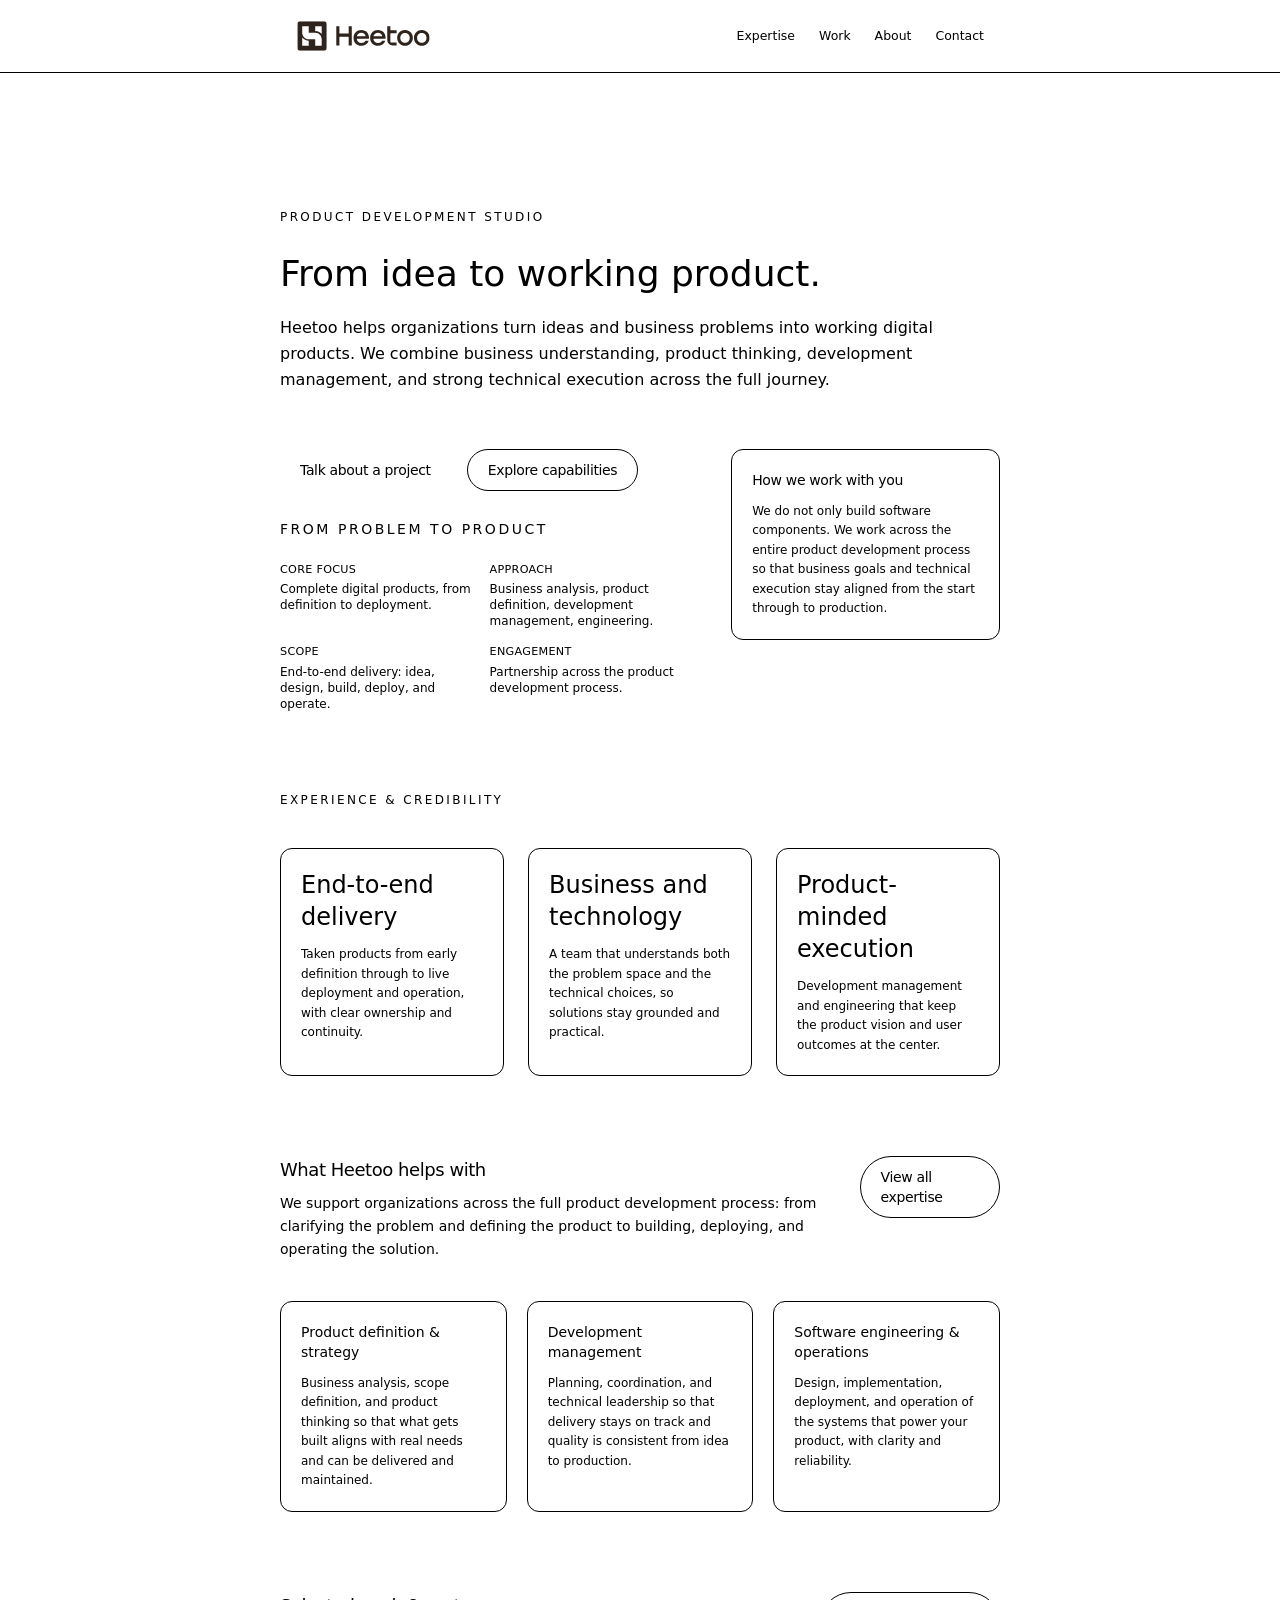
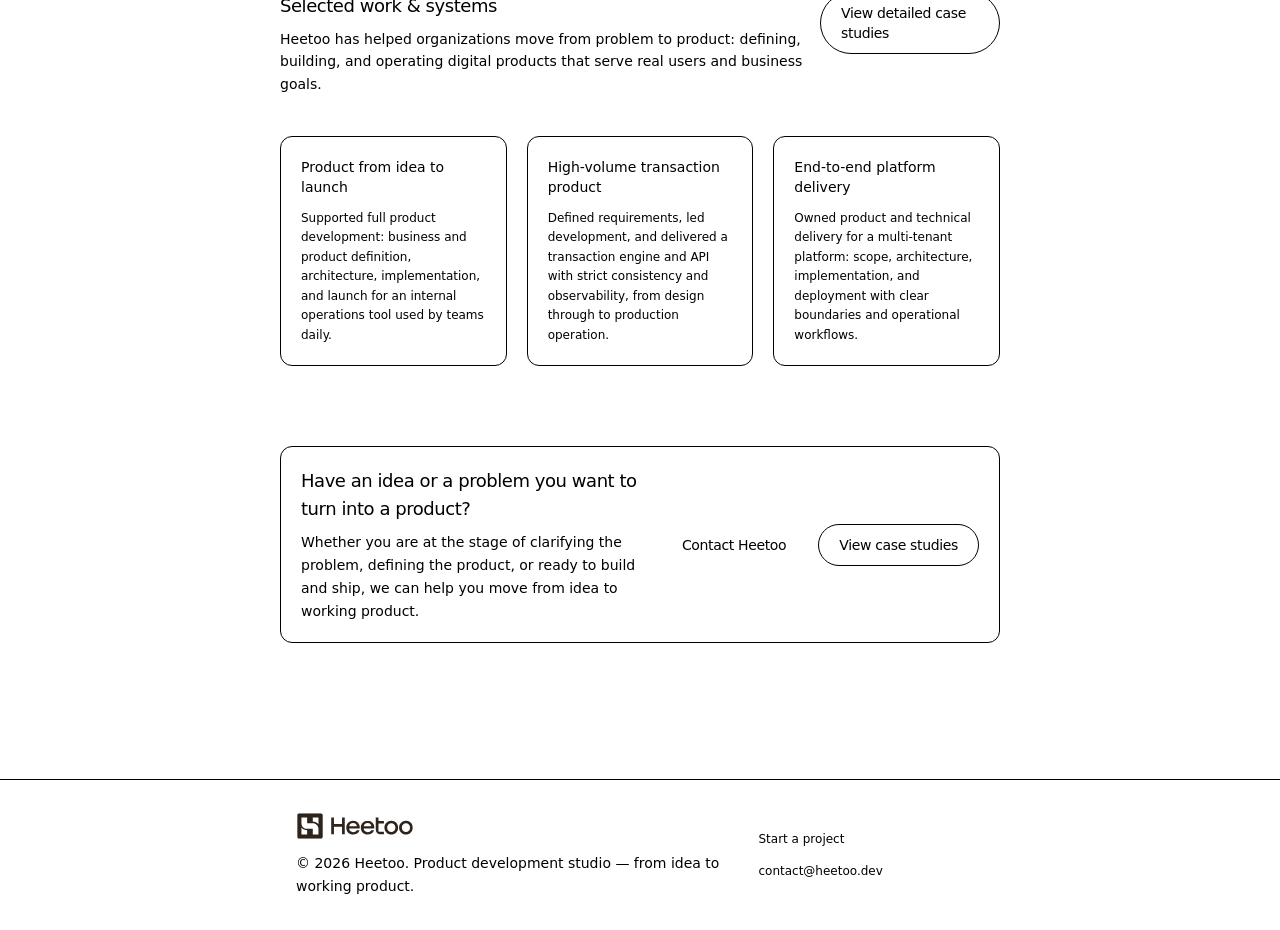
==== commit fa35e705: "v2" ====
--- a/index.html
+++ b/index.html
@@ -1,516 +1,103 @@
-<!DOCTYPE html>
-<html lang="en">
-
-<head>
-   <!-- basic -->
-   <meta charset="utf-8">
-   <meta http-equiv="X-UA-Compatible" content="IE=edge">
-   <!-- mobile metas -->
-   <meta name="viewport" content="width=device-width, initial-scale=1">
-   <meta name="viewport" content="initial-scale=1, maximum-scale=1">
-   <!-- site metas -->
-   <title>Heetoo</title>
-   <meta name="keywords" content="">
-   <meta name="description" content="">
-   <meta name="author" content="">
-   <!-- bootstrap css -->
-   <link rel="stylesheet" href="css/bootstrap.min.css">
-   <!-- style css -->
-   <link rel="stylesheet" href="css/style.css">
-   <!-- Responsive-->
-   <link rel="stylesheet" href="css/responsive.css">
-   <!-- fevicon -->
-   <link rel="icon" href="images/fevicon.png" type="image/gif" />
-   <!-- Tweaks for older IEs-->
-   <link rel="stylesheet" href="https://netdna.bootstrapcdn.com/font-awesome/4.0.3/css/font-awesome.css">
-   <!--[if lt IE 9]>
-      <script src="https://oss.maxcdn.com/html5shiv/3.7.3/html5shiv.min.js"></script>
-      <script src="https://oss.maxcdn.com/respond/1.4.2/respond.min.js"></script><![endif]-->
-</head>
-<!-- body -->
-
-<body class="main-layout">
-   <!-- loader  -->
-   <div class="loader_bg">
-      <div class="loader"><img src="images/loading.gif" alt="#" /></div>
-   </div>
-   <!-- end loader -->
-   <!-- header -->
-   <div class="header">
-      <div class="top_header">
-         <div class="container-width">
-            <div class="row d_flex">
-               <div class=" col-md-3 col-sm-4">
-                  <div class="logo">
-                     <a href="index.html">Heetoo</a>
-                  </div>
-               </div>
-               <div class="col-md-9 col-sm-8">
-                  <div class="select_main">
-                     <ul class="top_infomation">
-                        <li><i class="fa fa-phone" aria-hidden="true"></i>
-                           TEL : +55 63 9 0000 0000
-                        </li>
-                        <li><i class="fa fa-envelope" aria-hidden="true"></i>
-                           <a href="Javascript:void(0)"> EMAIL : oi@heetoo.dev</a>
-                        </li>
-                     </ul>
-                     <a class="read_more" href="javascript:void(0)">Contato</a>
-                  </div>
-               </div>
-            </div>
-         </div>
-      </div>
-      <div class="header_midil">
-         <div class="container-width">
-            <div class="row d_flex">
-               <div class="col-lg-9 col-md-12 col-sm-12">
-                  <div class="navbar-area">
-                     <nav class="site-navbar">
-                        <ul>
-                           <li><a class="active" href="index.html">Inicio</a></li>
-                           <li><a href="about.html">Sobre</a></li>
-                           <li><a href="service.html">Serviços</a></li>
-                           <li><a href="team.html">Nosso time</a></li>
-                           <li><a href="contact.html">Contato</a></li>
-                        </ul>
-                        <button class="nav-toggler">
-                           <span></span>
-                        </button>
-                     </nav>
-                  </div>
-               </div>
-
-            </div>
-         </div>
-      </div>
-   </div>
-   <!-- end header inner -->
-   <!-- end header -->
-   <div class="full_bg">
-      <div class="slider_main">
-         <!-- carousel code -->
-         <div id="banner1" class="carousel slide">
-            <ol class="carousel-indicators">
-               <li data-target="#banner1" data-slide-to="0" class="active"></li>
-               <li data-target="#banner1" data-slide-to="1"></li>
-               <li data-target="#banner1" data-slide-to="2"></li>
-            </ol>
-            <div class="carousel-inner">
-               <!-- first slide -->
-               <div class="carousel-item active">
-                  <div class="container">
-                     <div class="carousel-caption relative">
-                        <div class="row d_flex">
-                           <div class="col-md-6">
-                              <div class="creative">
-                                 <h1> Web agency</h1>
-                                 <p>when looking at its layout. The point of using Lorem Ipsum is that it has a
-                                    more-or-less normal distribution of letters, as opposed to using 'Content here, </p>
-                                 <a class="read_more" href="Javascript:void(0)">Contact us</a>
-                              </div>
-                           </div>
-                           <div class="col-md-6">
-                              <div class="agency">
-                                 <figure><img src="images/banner_img.jpg" alt="#" /></figure>
-                              </div>
-                           </div>
-                        </div>
-                     </div>
-                  </div>
-               </div>
-               <!-- second slide -->
-               <div class="carousel-item">
-                  <div class="container">
-                     <div class="carousel-caption relative">
-                        <div class="row d_flex">
-                           <div class="col-md-6">
-                              <div class="creative">
-                                 <h1> Web agency</h1>
-                                 <p>when looking at its layout. The point of using Lorem Ipsum is that it has a
-                                    more-or-less normal distribution of letters, as opposed to using 'Content here, </p>
-                                 <a class="read_more" href="Javascript:void(0)">Contact us</a>
-                              </div>
-                           </div>
-                           <div class="col-md-6">
-                              <div class="agency">
-                                 <figure><img src="images/banner_img.jpg" alt="#" /></figure>
-                              </div>
-                           </div>
-                        </div>
-                     </div>
-                  </div>
-               </div>
-               <!-- third slide-->
-               <div class="carousel-item">
-                  <div class="container">
-                     <div class="carousel-caption relative">
-                        <div class="row d_flex">
-                           <div class="col-md-6">
-                              <div class="creative">
-                                 <h1> Web agency</h1>
-                                 <p>when looking at its layout. The point of using Lorem Ipsum is that it has a
-                                    more-or-less normal distribution of letters, as opposed to using 'Content here, </p>
-                                 <a class="read_more" href="Javascript:void(0)">Contact us</a>
-                              </div>
-                           </div>
-                           <div class="col-md-6">
-                              <div class="agency">
-                                 <figure><img src="images/banner_img.jpg" alt="#" /></figure>
-                              </div>
-                           </div>
-                        </div>
-                     </div>
-                  </div>
-               </div>
-            </div>
-            <!-- controls -->
-            <a class="carousel-control-prev" href="#banner1" role="button" data-slide="prev">
-               <i class="fa fa-arrow-left" aria-hidden="true"></i>
-               <span class="sr-only">Previous</span>
-            </a>
-            <a class="carousel-control-next" href="#banner1" role="button" data-slide="next">
-               <i class="fa fa-arrow-right" aria-hidden="true"></i>
-               <span class="sr-only">Next</span>
-            </a>
-         </div>
-      </div>
-   </div>
-   <!-- end banner -->
-   <!-- about -->
-   <div class="about">
-      <div class="container-fluid">
-         <div class="row d_flex">
-            <div class="col-md-6">
-               <div class="titlepage text_align_left">
-                  <h2>Sobre a Agencia</h2>
-                  <p>readable English. Many desktop publishing packages and web page editors now use Lorem Ipsum as
-                     their default model text, and a search for 'lorem ipsum' will uncover many web sites still in
-                     theirreadable English. </p>
-                  <a class="read_more" href="about.html">Read More</a>
-               </div>
-            </div>
-            <div class="col-md-6 pa_right0">
-               <div class="about_img">
-                  <figure><img src="images/about_img.jpg" alt="#" />
-                  </figure>
-               </div>
-            </div>
-         </div>
-      </div>
-   </div>
-   <!-- end about -->
-   <!-- wedo -->
-   <div class="wedo">
-      <div class="container">
-         <div class="row">
-            <div class="col-md-12">
-               <div class="titlepage text_align_center">
-                  <h2>O que nos fazemos</h2>
-                  <p>even slightly believable. If you are going to use a passage of Lorem Ipsum, you need to</p>
-               </div>
-            </div>
-         </div>
-         <div class="row">
-            <div class="col-md-4">
-               <div id="ho_box" class="our_wedo text_align_center">
-                  <i><img src="images/wedo_icon1.png" alt="#" /></i>
-                  <h3>Desenvolvimento Web</h3>
-                  <p>web page editors now use Lorem Ipsum as their default model text, and a search for 'lorem ipsum'
-                     will web sites still in</p>
-               </div>
-               <a class="read_more" href="wedo.index">Read More</a>
-            </div>
-            <div class="col-md-4">
-               <div id="ho_box" class="our_wedo orang text_align_center">
-                  <i><img src="images/wedo_icon2.png" alt="#" /></i>
-                  <h3>Desenvolvimento de aplicativos</h3>
-                  <p>web page editors now use Lorem Ipsum as their default model text, and a search for 'lorem ipsum'
-                     will web sites still in</p>
-               </div>
-               <a class="read_more" href="wedo.index">Read More</a>
-            </div>
-            <div class="col-md-4">
-               <div id="ho_box" class="our_wedo text_align_center">
-                  <i><img src="images/wedo_icon3.png" alt="#" /></i>
-                  <h3>SEO Optimization</h3>
-                  <p>web page editors now use Lorem Ipsum as their default model text, and a search for 'lorem ipsum'
-                     will web sites still in</p>
-               </div>
-               <a class="read_more" href="wedo.index">Read More</a>
-            </div>
-         </div>
-      </div>
-   </div>
-   <!-- end wedo -->
-   <!-- service -->
-   <div class="service">
-      <div class="container">
-         <div class="row">
-            <div class="col-md-12">
-               <div class="titlepage text_align_center ">
-                  <h2>Nossos Serviços</h2>
-                  <p>that it has a more-or-less normal distribution of letters, as </p>
-               </div>
-            </div>
-         </div>
-         <div class="row">
-            <div class=" col-md-4">
-               <div id="ho_img" class="service_img">
-                  <figure><img src="images/work1.jpg" alt="#" /></figure>
-               </div>
-               <div class="service_box">
-                  <h3>Website Design</h3>
-                  <p>look like readable English. Many desktop publishing packages and web page editors now use Lorem
-                     Ipsum as their default </p>
-                  <a class="read_more" href="Javascript:void(0)">Read More</a>
-               </div>
-            </div>
-            <div class="col-md-4">
-               <div id="ho_img" class="service_img">
-                  <figure><img src="images/work2.jpg" alt="#" /></figure>
-               </div>
-               <div class="service_box">
-                  <h3>Website Development</h3>
-                  <p>look like readable English. Many desktop publishing packages and web page editors now use Lorem
-                     Ipsum as their default </p>
-                  <a class="read_more" href="Javascript:void(0)">Read More</a>
-               </div>
-            </div>
-            <div class=" col-md-4">
-               <div id="ho_img" class="service_img">
-                  <figure><img src="images/work1.jpg" alt="#" /></figure>
-               </div>
-               <div class="service_box">
-                  <h3>App Design </h3>
-                  <p>look like readable English. Many desktop publishing packages and web page editors now use Lorem
-                     Ipsum as their default </p>
-                  <a class="read_more" href="Javascript:void(0)">Read More</a>
-               </div>
-            </div>
-         </div>
-      </div>
-   </div>
-
-   <!-- end service -->
-   <!-- letter -->
-   <div class="letter">
-      <div class="container">
-         <div class="row">
-            <div class="col-md-12">
-               <div class="titlepage text_align_center">
-                  <h2>Newsletter</h2>
-               </div>
-            </div>
-            <div class="col-md-10 offset-md-1">
-               <form id="colof" class="form_subscri">
-                  <input class="newsl" placeholder="Your email Request" type="text" name="Email">
-                  <button class="subsci_btn">Send</button>
-               </form>
-            </div>
-         </div>
-      </div>
-   </div>
-   <!-- end letter -->
-   <!-- team -->
-   <div class="team">
-      <div class="container">
-         <div class="row">
-            <div class="col-md-12">
-               <div class="titlepage text_align_center ">
-                  <h2>Our Team</h2>
-                  <p>that it has a more-or-less normal distribution of letters, as </p>
-               </div>
-            </div>
-         </div>
-         <div class="row">
-            <div class=" col-md-4">
-               <div id="ho_img" class="team_box">
-                  <figure><img src="images/team_img1.jpg" alt="#" /></figure>
-                  <h3>jon</h3>
-                  <span>Graphic Designer</span>
-                  <a class="read_more" href="Javascript:void(0)">Read More</a>
-               </div>
-            </div>
-            <div class="col-md-4">
-               <div id="ho_img" class="team_box">
-                  <figure><img src="images/team_img2.jpg" alt="#" /></figure>
-                  <h3>Markjack</h3>
-                  <span>html devoloper</span>
-                  <a class="read_more" href="Javascript:void(0)">Read More</a>
-               </div>
-            </div>
-            <div class=" col-md-4">
-               <div id="ho_img" class="team_box">
-                  <figure><img src="images/team_img3.jpg" alt="#" /></figure>
-                  <h3>Hony</h3>
-                  <span>Php devoloper</span>
-                  <a class="read_more" href="Javascript:void(0)">Read More</a>
-               </div>
-            </div>
-         </div>
-      </div>
-   </div>
-
-   <!-- end team -->
-
-   <!-- blog -->
-   <div class="blog">
-      <div class="container">
-         <div class="row">
-            <div class="col-md-12">
-               <div class="titlepage text_align_center">
-                  <h2>Our Blog</h2>
-               </div>
-            </div>
-         </div>
-         <div class="row d_flex">
-            <div class="col-md-4">
-               <div class="blog_img">
-                  <figure><img src="images/blog.jpg" alt="#" /></figure>
-               </div>
-               <div class="blog_text text_align_center">
-                  <h3>Design</h3>
-                  <p>consectetur adipiscing elit, sed do eiusmod tempor incididunt ut labore et dolore magna aliqua.
-                  </p>
-               </div>
-            </div>
-            <div class="col-md-4">
-               <div class="blog_img">
-                  <figure><img src="images/blog2.jpg" alt="#" /></figure>
-               </div>
-               <div class="blog_text text_align_center">
-                  <h3>Design</h3>
-                  <p>consectetur adipiscing elit, sed do eiusmod tempor incididunt ut labore et dolore magna aliqua.
-                  </p>
-               </div>
-            </div>
-            <div class="col-md-4">
-               <div class="blog_img">
-                  <figure><img src="images/blog3.jpg" alt="#" /></figure>
-               </div>
-               <div class="blog_text text_align_center">
-                  <h3>Design</h3>
-                  <p>consectetur adipiscing elit, sed do eiusmod tempor incididunt ut labore et dolore magna aliqua.
-                  </p>
-               </div>
-            </div>
-            <div class="col-sm-12">
-               <a class="read_more" href="javascript:void(0)">Read More</a>
-            </div>
-         </div>
-      </div>
-   </div>
-   <!-- end blog -->
-   <!-- contact -->
-   <div class="contact">
-      <div class="container">
-         <div class="row">
-            <div class="col-md-12 ">
-               <div class="titlepage text_align_center">
-                  <h2>Contact Us</h2>
-               </div>
-            </div>
-            <div class="col-md-12">
-               <form id="request" class="main_form">
-                  <div class="row">
-                     <div class="col-md-12 ">
-                        <input class="form_control" placeholder="Your Name" type="type" name=" Name">
-                     </div>
-                     <div class="col-md-12">
-                        <input class="form_control" placeholder="Your Email" type="type" name="Email">
-                     </div>
-                     <div class="col-md-12">
-                        <input class="form_control" placeholder="Phone Number" type="type" name="Phone Number">
-                     </div>
-                     <div class="col-md-12">
-                        <textarea class="textarea1" style="color:#323757;" placeholder="Message" type="type"
-                           name="message"> </textarea>
-                     </div>
-                     <div class="col-md-12">
-                        <button class="send_btn">Send</button>
-                     </div>
-                  </div>
-               </form>
-            </div>
-         </div>
-      </div>
-   </div>
-   <!-- end contact -->
-   <!--  footer -->
-   <footer>
-      <div class="footer">
-         <div class="container">
-            <div class="row">
-               <div class="col-md-7">
-                  <div class="row">
-                     <div class="col-lg-6 col-md-12">
-                        <div class="hedingh3 text_align_left">
-                           <h3>About</h3>
-                           <p> Virginia, looked up one of the more obscure Latin words, consectetur, from a Lorem Ipsum
-                              passage, and going through the cites of the word in classical literature, discovered the
-                              undoubtable sourc</p>
-                        </div>
-                     </div>
-                     <div class="col-lg-6 col-md-12">
-                        <div class="hedingh3 text_align_left">
-                           <h3>Blog</h3>
-                           <p>Which don't look even slightly believable. If you are going to use a passage of Lorem
-                              Ipsum, you need to be sure there isn't anythin</p>
-                        </div>
-                     </div>
-                  </div>
-               </div>
-               <div class="col-md-5">
-                  <div class="row">
-                     <div class="col-lg-6 col-md-12">
-                        <div class="hedingh3 text_align_left">
-                           <h3>Work Link</h3>
-                           <ul class="menu_footer">
-                              <li> <a href="index.html">Home</a></li>
-                              <li> <a href="about.html">About Us</a></li>
-                              <li> <a href="service.html">Service</a></li>
-                              <li> <a href="team.html"> Team</a></li>
-                              <li> <a href="blog.html"> Blog</a></li>
-                              <li> <a href="contact.html"> Contact Us</a></li>
-                           </ul>
-                        </div>
-                     </div>
-                     <div class="col-lg-6 col-md-12">
-                        <div class="hedingh3 text_align_left">
-                           <h3>Follow Us</h3>
-                           <ul class="social_icon ">
-                              <li><a href="Javascript:void(0)"><i class="fa fa-facebook" aria-hidden="true"></i></a>
-                              </li>
-                              <li><a href="Javascript:void(0)"><i class="fa fa-twitter" aria-hidden="true"></i></a></li>
-                              <li><a href="Javascript:void(0)"><i class="fa fa-linkedin" aria-hidden="true"></i></a>
-                              </li>
-                              <li><a href="Javascript:void(0)"><i class="fa fa-instagram" aria-hidden="true"></i></a>
-                              </li>
-                           </ul>
-                        </div>
-                     </div>
-                  </div>
-               </div>
-            </div>
-         </div>
-         <div class="copyright">
-            <div class="container">
-               <div class="row">
-                  <div class="col-md-12">
-                     <p>© 2020 All Rights Reserved. Design by <a href="https://html.design/"> Free html Templates</a>
-                     </p>
-                  </div>
-               </div>
-            </div>
-         </div>
-      </div>
-   </footer>
-   <!-- end footer -->
-   <!-- Javascript files-->
-   <script src="js/jquery.min.js"></script>
-   <script src="js/bootstrap.bundle.min.js"></script>
-   <script src="js/custom.js"></script>
-</body>
-
-</html>+<!DOCTYPE html><html lang="en" class="h-full"> <head><meta charset="utf-8"><meta name="viewport" content="width=device-width"><meta name="description" content="Heetoo is a product development studio that helps organizations turn ideas and business problems into working digital products. Business understanding, product thinking, and strong technical execution."><meta name="generator" content="Astro v6.0.4"><link rel="icon" type="image/svg+xml" href="/favicon.svg"><title>Heetoo — Product development studio</title><link rel="stylesheet" href="/_astro/Button.DdEu9DSD.css"></head> <body class="min-h-screen bg-surface-default text-text-primary font-body antialiased"> <div class="flex min-h-screen flex-col bg-background-soft/10"> <header class="border-b border-border-subtle bg-surface-default/90 backdrop-blur-sm"> <div class="mx-auto flex max-w-[45rem] items-center justify-between gap-6 px-4 py-4 md:py-5"> <a href="/" class="flex items-center gap-3" aria-label="Heetoo home"> <img src="/logo/horizontal/dark.svg" alt="Heetoo" class="h-7 w-auto md:h-8" loading="lazy"> </a> <nav class="hidden items-center gap-6 text-[0.78rem] font-heading text-text-secondary md:flex"> <a href="/expertise" class="transition-colors hover:text-text-primary"> Expertise </a><a href="/work" class="transition-colors hover:text-text-primary"> Work </a><a href="/about" class="transition-colors hover:text-text-primary"> About </a><a href="/contact" class="transition-colors hover:text-text-primary"> Contact </a> </nav> </div> </header> <main class="flex-1"> <div class="px-4 py-16 md:py-20 lg:py-24">  <section class="mx-auto w-full max-w-[45rem] space-y-6 md:space-y-8 py-6 md:py-8 lg:py-10">  <div class="space-y-10 md:space-y-14"> <header class="mx-auto w-full max-w-[45rem] space-y-6 md:space-y-8">  <div class="space-y-5 md:space-y-6 pt-2xl md:pt-3xl"> <p class="text-xs font-heading font-medium uppercase tracking-[0.2em] text-text-secondary"> Product development studio </p> <div class="space-y-3 md:space-y-4"> <h1 class="text-balance font-heading text-3xl md:text-4xl font-medium leading-snug text-text-primary"> From idea to working product. </h1> <p class="max-w-2xl text-sm md:text-base font-body leading-relaxed text-text-secondary"> Heetoo helps organizations turn ideas and business problems into working digital products. We combine business understanding, product thinking, development management, and strong technical execution across the full journey. </p> </div> </div>  </header> <div class="grid gap-10 md:gap-12 lg:grid-cols-[minmax(0,3fr)_minmax(0,2fr)] lg:items-start"> <div class="space-y-7"> <div class="flex flex-wrap items-center gap-4"> <a href="/contact" class="inline-flex items-center justify-center rounded-full text-sm font-heading font-medium tracking-tight transition-colors focus-visible:outline-none focus-visible:ring-2 focus-visible:ring-offset-2 focus-visible:ring-brand-ink focus-visible:ring-offset-surface-default bg-brand-ink text-brand-white px-4 py-2 md:px-5 md:py-2.5 hover:bg-brand-ink/90"> 
+Talk about a project
+ </a> <a href="/expertise" class="inline-flex items-center justify-center rounded-full text-sm font-heading font-medium tracking-tight transition-colors focus-visible:outline-none focus-visible:ring-2 focus-visible:ring-offset-2 focus-visible:ring-brand-ink focus-visible:ring-offset-surface-default border border-border-subtle bg-surface-default text-text-primary px-4 py-2 md:px-5 md:py-2.5 hover:bg-surface-soft/80"> 
+Explore capabilities
+ </a> </div> <div class="space-y-5 md:space-y-6"> <h2 class="font-heading text-sm font-medium uppercase tracking-[0.18em] text-text-secondary">
+From problem to product
+</h2> <dl class="grid grid-cols-1 gap-4 text-xs text-text-secondary sm:grid-cols-2"> <div class="space-y-1"> <dt class="font-heading text-[0.7rem] uppercase tracking-wide text-text-secondary">
+Core focus
+</dt> <dd class="font-body font-medium text-text-primary">
+Complete digital products, from definition to deployment.
+</dd> </div> <div class="space-y-1"> <dt class="font-heading text-[0.7rem] uppercase tracking-wide text-text-secondary">
+Approach
+</dt> <dd class="font-body font-medium text-text-primary">
+Business analysis, product definition, development management, engineering.
+</dd> </div> <div class="space-y-1"> <dt class="font-heading text-[0.7rem] uppercase tracking-wide text-text-secondary">
+Scope
+</dt> <dd class="font-body font-medium text-text-primary">
+End-to-end delivery: idea, design, build, deploy, and operate.
+</dd> </div> <div class="space-y-1"> <dt class="font-heading text-[0.7rem] uppercase tracking-wide text-text-secondary">
+Engagement
+</dt> <dd class="font-body font-medium text-text-primary">
+Partnership across the product development process.
+</dd> </div> </dl> </div> </div> <section class="rounded-lg md:rounded-xl border border-border-subtle bg-surface-default p-4 md:p-5 space-y-2 md:space-y-3">  <h2 class="font-heading text-sm font-medium tracking-tight text-text-primary">
+How we work with you
+</h2> <p class="text-xs font-body leading-relaxed text-text-secondary">
+We do not only build software components. We work across the entire product development process so that
+            business goals and technical execution stay aligned from the start through to production.
+</p>  </section> </div> </div>  </section> <section class="mx-auto w-full max-w-[45rem] space-y-6 md:space-y-8 py-6 md:py-8 lg:py-10">  <div class="space-y-8 md:space-y-10"> <h2 class="font-heading text-xs font-medium uppercase tracking-[0.2em] text-text-secondary">
+Experience & credibility
+</h2> <div class="grid gap-6 sm:grid-cols-3"> <article class="rounded-lg md:rounded-xl border border-border-subtle bg-surface-default p-4 md:p-5 space-y-2 md:space-y-3">  <p class="font-heading text-xl md:text-2xl font-medium text-text-primary">
+End-to-end delivery
+</p> <p class="text-xs font-body leading-relaxed text-text-secondary">
+Taken products from early definition through to live deployment and operation, with clear ownership and
+            continuity.
+</p>  </article> <article class="rounded-lg md:rounded-xl border border-border-subtle bg-surface-default p-4 md:p-5 space-y-2 md:space-y-3">  <p class="font-heading text-xl md:text-2xl font-medium text-text-primary">
+Business and technology
+</p> <p class="text-xs font-body leading-relaxed text-text-secondary">
+A team that understands both the problem space and the technical choices, so solutions stay grounded and
+            practical.
+</p>  </article> <article class="rounded-lg md:rounded-xl border border-border-subtle bg-surface-default p-4 md:p-5 space-y-2 md:space-y-3">  <p class="font-heading text-xl md:text-2xl font-medium text-text-primary">
+Product-minded execution
+</p> <p class="text-xs font-body leading-relaxed text-text-secondary">
+Development management and engineering that keep the product vision and user outcomes at the center.
+</p>  </article> </div> </div>  </section> <section class="mx-auto w-full max-w-[45rem] space-y-6 md:space-y-8 py-6 md:py-8 lg:py-10">  <div class="space-y-8 md:space-y-10"> <div class="flex flex-col gap-4 md:flex-row md:items-start md:justify-between"> <div class="space-y-2"> <h2 class="font-heading text-lg font-medium tracking-tight text-text-primary">
+What Heetoo helps with
+</h2> <p class="max-w-2xl text-sm font-body leading-relaxed text-text-secondary">
+We support organizations across the full product development process: from clarifying the problem and
+            defining the product to building, deploying, and operating the solution.
+</p> </div> <a href="/expertise" class="inline-flex items-center justify-center rounded-full text-sm font-heading font-medium tracking-tight transition-colors focus-visible:outline-none focus-visible:ring-2 focus-visible:ring-offset-2 focus-visible:ring-brand-ink focus-visible:ring-offset-surface-default border border-border-subtle bg-surface-default text-text-primary px-4 py-2 md:px-5 md:py-2.5 hover:bg-surface-soft/80"> 
+View all expertise
+ </a> </div> <div class="grid gap-5 md:grid-cols-3"> <article class="rounded-lg md:rounded-xl border border-border-subtle bg-surface-soft/60 p-4 md:p-5 space-y-2 md:space-y-3">  <h3 class="font-heading text-sm font-medium text-text-primary">
+Product definition & strategy
+</h3> <p class="text-xs font-body leading-relaxed text-text-secondary">
+Business analysis, scope definition, and product thinking so that what gets built aligns with real needs and
+            can be delivered and maintained.
+</p>  </article> <article class="rounded-lg md:rounded-xl border border-border-subtle bg-surface-soft/60 p-4 md:p-5 space-y-2 md:space-y-3">  <h3 class="font-heading text-sm font-medium text-text-primary">
+Development management
+</h3> <p class="text-xs font-body leading-relaxed text-text-secondary">
+Planning, coordination, and technical leadership so that delivery stays on track and quality is consistent
+            from idea to production.
+</p>  </article> <article class="rounded-lg md:rounded-xl border border-border-subtle bg-surface-soft/60 p-4 md:p-5 space-y-2 md:space-y-3">  <h3 class="font-heading text-sm font-medium text-text-primary">
+Software engineering & operations
+</h3> <p class="text-xs font-body leading-relaxed text-text-secondary">
+Design, implementation, deployment, and operation of the systems that power your product, with clarity and
+            reliability.
+</p>  </article> </div> </div>  </section> <section class="mx-auto w-full max-w-[45rem] space-y-6 md:space-y-8 py-6 md:py-8 lg:py-10">  <div class="space-y-8 md:space-y-10"> <div class="flex flex-col gap-4 md:flex-row md:items-start md:justify-between"> <div class="space-y-2"> <h2 class="font-heading text-lg font-medium tracking-tight text-text-primary">
+Selected work & systems
+</h2> <p class="max-w-2xl text-sm font-body leading-relaxed text-text-secondary">
+Heetoo has helped organizations move from problem to product: defining, building, and operating digital
+            products that serve real users and business goals.
+</p> </div> <a href="/work" class="inline-flex items-center justify-center rounded-full text-sm font-heading font-medium tracking-tight transition-colors focus-visible:outline-none focus-visible:ring-2 focus-visible:ring-offset-2 focus-visible:ring-brand-ink focus-visible:ring-offset-surface-default border border-border-subtle bg-surface-default text-text-primary px-4 py-2 md:px-5 md:py-2.5 hover:bg-surface-soft/80"> 
+View detailed case studies
+ </a> </div> <div class="grid gap-5 md:grid-cols-3"> <article class="rounded-lg md:rounded-xl border border-border-subtle bg-surface-soft/60 p-4 md:p-5 space-y-2 md:space-y-3">  <h3 class="font-heading text-sm font-medium text-text-primary">
+Product from idea to launch
+</h3> <p class="text-xs font-body leading-relaxed text-text-secondary">
+Supported full product development: business and product definition, architecture, implementation, and
+            launch for an internal operations tool used by teams daily.
+</p>  </article> <article class="rounded-lg md:rounded-xl border border-border-subtle bg-surface-soft/60 p-4 md:p-5 space-y-2 md:space-y-3">  <h3 class="font-heading text-sm font-medium text-text-primary">
+High-volume transaction product
+</h3> <p class="text-xs font-body leading-relaxed text-text-secondary">
+Defined requirements, led development, and delivered a transaction engine and API with strict consistency
+            and observability, from design through to production operation.
+</p>  </article> <article class="rounded-lg md:rounded-xl border border-border-subtle bg-surface-soft/60 p-4 md:p-5 space-y-2 md:space-y-3">  <h3 class="font-heading text-sm font-medium text-text-primary">
+End-to-end platform delivery
+</h3> <p class="text-xs font-body leading-relaxed text-text-secondary">
+Owned product and technical delivery for a multi-tenant platform: scope, architecture, implementation, and
+            deployment with clear boundaries and operational workflows.
+</p>  </article> </div> </div>  </section> <section class="mx-auto w-full max-w-[45rem] space-y-6 md:space-y-8 py-6 md:py-8 lg:py-10">  <section class="rounded-lg md:rounded-xl border border-border-subtle bg-surface-soft/60 p-4 md:p-5 space-y-2 md:space-y-3">  <div class="flex flex-col gap-4 md:flex-row md:items-center md:justify-between"> <div class="space-y-2"> <h2 class="font-heading text-lg font-medium tracking-tight text-text-primary">
+Have an idea or a problem you want to turn into a product?
+</h2> <p class="max-w-xl text-sm font-body leading-relaxed text-text-secondary">
+Whether you are at the stage of clarifying the problem, defining the product, or ready to build and ship,
+            we can help you move from idea to working product.
+</p> </div> <div class="flex flex-shrink-0 flex-wrap gap-3"> <a href="/contact" class="inline-flex items-center justify-center rounded-full text-sm font-heading font-medium tracking-tight transition-colors focus-visible:outline-none focus-visible:ring-2 focus-visible:ring-offset-2 focus-visible:ring-brand-ink focus-visible:ring-offset-surface-default bg-brand-ink text-brand-white px-4 py-2 md:px-5 md:py-2.5 hover:bg-brand-ink/90"> 
+Contact Heetoo
+ </a> <a href="/work" class="inline-flex items-center justify-center rounded-full text-sm font-heading font-medium tracking-tight transition-colors focus-visible:outline-none focus-visible:ring-2 focus-visible:ring-offset-2 focus-visible:ring-brand-ink focus-visible:ring-offset-surface-default border border-border-subtle bg-surface-default text-text-primary px-4 py-2 md:px-5 md:py-2.5 hover:bg-surface-soft/80"> 
+View case studies
+ </a> </div> </div>  </section>  </section>  </div> </main> <footer class="border-t border-border-subtle bg-surface-default/95"> <div class="mx-auto flex max-w-[45rem] flex-col gap-4 px-4 py-8 text-xs text-text-secondary md:flex-row md:items-center md:justify-between"> <div class="flex flex-col gap-3"> <a href="/" class="inline-flex items-center" aria-label="Heetoo home"> <img src="/logo/horizontal/dark.svg" alt="Heetoo" class="h-7 w-auto" loading="lazy"> </a> <p class="max-w-md text-sm font-body leading-relaxed">
+© 2026 Heetoo. Product development studio — from idea to working product.
+</p> </div> <div class="flex flex-wrap items-center gap-4"> <a href="/contact" class="text-xs font-heading font-medium text-text-primary underline-offset-4 hover:underline">
+Start a project
+</a> <a href="mailto:contact@heetoo.dev" class="text-xs font-heading text-text-secondary underline-offset-4 hover:text-text-primary hover:underline">
+contact@heetoo.dev
+</a> </div> </div> </footer> </div> </body></html>
--- a/_astro/Button.DdEu9DSD.css
+++ b/_astro/Button.DdEu9DSD.css
@@ -0,0 +1 @@
+@layer properties{@supports (((-webkit-hyphens:none)) and (not (margin-trim:inline))) or ((-moz-orient:inline) and (not (color:rgb(from red r g b)))){*,:before,:after,::backdrop{--tw-rotate-x:initial;--tw-rotate-y:initial;--tw-rotate-z:initial;--tw-skew-x:initial;--tw-skew-y:initial;--tw-space-y-reverse:0;--tw-border-style:solid;--tw-leading:initial;--tw-font-weight:initial;--tw-tracking:initial;--tw-shadow:0 0 #0000;--tw-shadow-color:initial;--tw-shadow-alpha:100%;--tw-inset-shadow:0 0 #0000;--tw-inset-shadow-color:initial;--tw-inset-shadow-alpha:100%;--tw-ring-color:initial;--tw-ring-shadow:0 0 #0000;--tw-inset-ring-color:initial;--tw-inset-ring-shadow:0 0 #0000;--tw-ring-inset:initial;--tw-ring-offset-width:0px;--tw-ring-offset-color:#fff;--tw-ring-offset-shadow:0 0 #0000;--tw-backdrop-blur:initial;--tw-backdrop-brightness:initial;--tw-backdrop-contrast:initial;--tw-backdrop-grayscale:initial;--tw-backdrop-hue-rotate:initial;--tw-backdrop-invert:initial;--tw-backdrop-opacity:initial;--tw-backdrop-saturate:initial;--tw-backdrop-sepia:initial}}}@layer theme{:root,:host{--font-sans:ui-sans-serif, system-ui, sans-serif, "Apple Color Emoji", "Segoe UI Emoji", "Segoe UI Symbol", "Noto Color Emoji";--font-mono:ui-monospace, SFMono-Regular, Menlo, Monaco, Consolas, "Liberation Mono", "Courier New", monospace;--spacing:.25rem;--container-md:28rem;--container-xl:36rem;--container-2xl:42rem;--text-xs:.75rem;--text-xs--line-height:calc(1 / .75);--text-sm:.875rem;--text-sm--line-height:calc(1.25 / .875);--text-base:1rem;--text-base--line-height: 1.5 ;--text-lg:1.125rem;--text-lg--line-height:calc(1.75 / 1.125);--text-xl:1.25rem;--text-xl--line-height:calc(1.75 / 1.25);--text-2xl:1.5rem;--text-2xl--line-height:calc(2 / 1.5);--text-3xl:1.875rem;--text-3xl--line-height: 1.2 ;--text-4xl:2.25rem;--text-4xl--line-height:calc(2.5 / 2.25);--font-weight-medium:500;--font-weight-semibold:600;--tracking-tight:-.025em;--tracking-wide:.025em;--leading-snug:1.375;--leading-relaxed:1.625;--radius-md:.375rem;--radius-lg:.5rem;--radius-xl:.75rem;--blur-sm:8px;--default-transition-duration:.15s;--default-transition-timing-function:cubic-bezier(.4, 0, .2, 1);--default-font-family:var(--font-sans);--default-mono-font-family:var(--font-mono);--font-family-body:"Anybody", system-ui, -apple-system, BlinkMacSystemFont, "Segoe UI", sans-serif}}@layer base{*,:after,:before,::backdrop{box-sizing:border-box;border:0 solid;margin:0;padding:0}::file-selector-button{box-sizing:border-box;border:0 solid;margin:0;padding:0}html,:host{-webkit-text-size-adjust:100%;tab-size:4;line-height:1.5;font-family:var(--default-font-family,ui-sans-serif, system-ui, sans-serif, "Apple Color Emoji", "Segoe UI Emoji", "Segoe UI Symbol", "Noto Color Emoji");font-feature-settings:var(--default-font-feature-settings,normal);font-variation-settings:var(--default-font-variation-settings,normal);-webkit-tap-highlight-color:transparent}hr{height:0;color:inherit;border-top-width:1px}abbr:where([title]){-webkit-text-decoration:underline dotted;text-decoration:underline dotted}h1,h2,h3,h4,h5,h6{font-size:inherit;font-weight:inherit}a{color:inherit;-webkit-text-decoration:inherit;text-decoration:inherit}b,strong{font-weight:bolder}code,kbd,samp,pre{font-family:var(--default-mono-font-family,ui-monospace, SFMono-Regular, Menlo, Monaco, Consolas, "Liberation Mono", "Courier New", monospace);font-feature-settings:var(--default-mono-font-feature-settings,normal);font-variation-settings:var(--default-mono-font-variation-settings,normal);font-size:1em}small{font-size:80%}sub,sup{vertical-align:baseline;font-size:75%;line-height:0;position:relative}sub{bottom:-.25em}sup{top:-.5em}table{text-indent:0;border-color:inherit;border-collapse:collapse}:-moz-focusring{outline:auto}progress{vertical-align:baseline}summary{display:list-item}ol,ul,menu{list-style:none}img,svg,video,canvas,audio,iframe,embed,object{vertical-align:middle;display:block}img,video{max-width:100%;height:auto}button,input,select,optgroup,textarea{font:inherit;font-feature-settings:inherit;font-variation-settings:inherit;letter-spacing:inherit;color:inherit;opacity:1;background-color:#0000;border-radius:0}::file-selector-button{font:inherit;font-feature-settings:inherit;font-variation-settings:inherit;letter-spacing:inherit;color:inherit;opacity:1;background-color:#0000;border-radius:0}:where(select:is([multiple],[size])) optgroup{font-weight:bolder}:where(select:is([multiple],[size])) optgroup option{padding-inline-start:20px}::file-selector-button{margin-inline-end:4px}::placeholder{opacity:1}@supports (not ((-webkit-appearance:-apple-pay-button))) or (contain-intrinsic-size:1px){::placeholder{color:currentColor}@supports (color:color-mix(in lab,red,red)){::placeholder{color:color-mix(in oklab,currentcolor 50%,transparent)}}}textarea{resize:vertical}::-webkit-search-decoration{-webkit-appearance:none}::-webkit-date-and-time-value{min-height:1lh;text-align:inherit}::-webkit-datetime-edit{display:inline-flex}::-webkit-datetime-edit-fields-wrapper{padding:0}::-webkit-datetime-edit{padding-block:0}::-webkit-datetime-edit-year-field{padding-block:0}::-webkit-datetime-edit-month-field{padding-block:0}::-webkit-datetime-edit-day-field{padding-block:0}::-webkit-datetime-edit-hour-field{padding-block:0}::-webkit-datetime-edit-minute-field{padding-block:0}::-webkit-datetime-edit-second-field{padding-block:0}::-webkit-datetime-edit-millisecond-field{padding-block:0}::-webkit-datetime-edit-meridiem-field{padding-block:0}::-webkit-calendar-picker-indicator{line-height:1}:-moz-ui-invalid{box-shadow:none}button,input:where([type=button],[type=reset],[type=submit]){appearance:button}::file-selector-button{appearance:button}::-webkit-inner-spin-button{height:auto}::-webkit-outer-spin-button{height:auto}[hidden]:where(:not([hidden=until-found])){display:none!important}}@layer components;@layer utilities{.fixed{position:fixed}.static{position:static}.start{inset-inline-start:var(--spacing)}.mx-auto{margin-inline:auto}.mt-1{margin-top:calc(var(--spacing) * 1)}.mt-4{margin-top:calc(var(--spacing) * 4)}.flex{display:flex}.grid{display:grid}.hidden{display:none}.inline-flex{display:inline-flex}.h-7{height:calc(var(--spacing) * 7)}.h-full{height:100%}.min-h-screen{min-height:100vh}.w-auto{width:auto}.w-full{width:100%}.max-w-2xl{max-width:var(--container-2xl)}.max-w-\[45rem\]{max-width:45rem}.max-w-md{max-width:var(--container-md)}.max-w-xl{max-width:var(--container-xl)}.flex-1{flex:1}.flex-shrink-0{flex-shrink:0}.grow{flex-grow:1}.transform{transform:var(--tw-rotate-x,) var(--tw-rotate-y,) var(--tw-rotate-z,) var(--tw-skew-x,) var(--tw-skew-y,)}.resize-y{resize:vertical}.grid-cols-1{grid-template-columns:repeat(1,minmax(0,1fr))}.flex-col{flex-direction:column}.flex-wrap{flex-wrap:wrap}.items-center{align-items:center}.justify-between{justify-content:space-between}.justify-center{justify-content:center}.gap-3{gap:calc(var(--spacing) * 3)}.gap-4{gap:calc(var(--spacing) * 4)}.gap-5{gap:calc(var(--spacing) * 5)}.gap-6{gap:calc(var(--spacing) * 6)}.gap-8{gap:calc(var(--spacing) * 8)}.gap-10{gap:calc(var(--spacing) * 10)}:where(.space-y-1>:not(:last-child)){--tw-space-y-reverse:0;margin-block-start:calc(calc(var(--spacing) * 1) * var(--tw-space-y-reverse));margin-block-end:calc(calc(var(--spacing) * 1) * calc(1 - var(--tw-space-y-reverse)))}:where(.space-y-1\.5>:not(:last-child)){--tw-space-y-reverse:0;margin-block-start:calc(calc(var(--spacing) * 1.5) * var(--tw-space-y-reverse));margin-block-end:calc(calc(var(--spacing) * 1.5) * calc(1 - var(--tw-space-y-reverse)))}:where(.space-y-2>:not(:last-child)){--tw-space-y-reverse:0;margin-block-start:calc(calc(var(--spacing) * 2) * var(--tw-space-y-reverse));margin-block-end:calc(calc(var(--spacing) * 2) * calc(1 - var(--tw-space-y-reverse)))}:where(.space-y-3>:not(:last-child)){--tw-space-y-reverse:0;margin-block-start:calc(calc(var(--spacing) * 3) * var(--tw-space-y-reverse));margin-block-end:calc(calc(var(--spacing) * 3) * calc(1 - var(--tw-space-y-reverse)))}:where(.space-y-4>:not(:last-child)){--tw-space-y-reverse:0;margin-block-start:calc(calc(var(--spacing) * 4) * var(--tw-space-y-reverse));margin-block-end:calc(calc(var(--spacing) * 4) * calc(1 - var(--tw-space-y-reverse)))}:where(.space-y-5>:not(:last-child)){--tw-space-y-reverse:0;margin-block-start:calc(calc(var(--spacing) * 5) * var(--tw-space-y-reverse));margin-block-end:calc(calc(var(--spacing) * 5) * calc(1 - var(--tw-space-y-reverse)))}:where(.space-y-6>:not(:last-child)){--tw-space-y-reverse:0;margin-block-start:calc(calc(var(--spacing) * 6) * var(--tw-space-y-reverse));margin-block-end:calc(calc(var(--spacing) * 6) * calc(1 - var(--tw-space-y-reverse)))}:where(.space-y-7>:not(:last-child)){--tw-space-y-reverse:0;margin-block-start:calc(calc(var(--spacing) * 7) * var(--tw-space-y-reverse));margin-block-end:calc(calc(var(--spacing) * 7) * calc(1 - var(--tw-space-y-reverse)))}:where(.space-y-8>:not(:last-child)){--tw-space-y-reverse:0;margin-block-start:calc(calc(var(--spacing) * 8) * var(--tw-space-y-reverse));margin-block-end:calc(calc(var(--spacing) * 8) * calc(1 - var(--tw-space-y-reverse)))}:where(.space-y-10>:not(:last-child)){--tw-space-y-reverse:0;margin-block-start:calc(calc(var(--spacing) * 10) * var(--tw-space-y-reverse));margin-block-end:calc(calc(var(--spacing) * 10) * calc(1 - var(--tw-space-y-reverse)))}.rounded-full{border-radius:3.40282e38px}.rounded-lg{border-radius:var(--radius-lg)}.rounded-md{border-radius:var(--radius-md)}.border{border-style:var(--tw-border-style);border-width:1px}.border-t{border-top-style:var(--tw-border-style);border-top-width:1px}.border-b{border-bottom-style:var(--tw-border-style);border-bottom-width:1px}.p-4{padding:calc(var(--spacing) * 4)}.px-3{padding-inline:calc(var(--spacing) * 3)}.px-4{padding-inline:calc(var(--spacing) * 4)}.py-1{padding-block:calc(var(--spacing) * 1)}.py-2{padding-block:calc(var(--spacing) * 2)}.py-4{padding-block:calc(var(--spacing) * 4)}.py-6{padding-block:calc(var(--spacing) * 6)}.py-8{padding-block:calc(var(--spacing) * 8)}.py-16{padding-block:calc(var(--spacing) * 16)}.text-3xl{font-size:var(--text-3xl);line-height:var(--tw-leading,var(--text-3xl--line-height))}.text-lg{font-size:var(--text-lg);line-height:var(--tw-leading,var(--text-lg--line-height))}.text-sm{font-size:var(--text-sm);line-height:var(--tw-leading,var(--text-sm--line-height))}.text-xl{font-size:var(--text-xl);line-height:var(--tw-leading,var(--text-xl--line-height))}.text-xs{font-size:var(--text-xs);line-height:var(--tw-leading,var(--text-xs--line-height))}.text-\[0\.7rem\]{font-size:.7rem}.text-\[0\.78rem\]{font-size:.78rem}.leading-relaxed{--tw-leading:var(--leading-relaxed);line-height:var(--leading-relaxed)}.leading-snug{--tw-leading:var(--leading-snug);line-height:var(--leading-snug)}.font-medium{--tw-font-weight:var(--font-weight-medium);font-weight:var(--font-weight-medium)}.font-semibold{--tw-font-weight:var(--font-weight-semibold);font-weight:var(--font-weight-semibold)}.tracking-\[0\.2em\]{--tw-tracking:.2em;letter-spacing:.2em}.tracking-\[0\.18em\]{--tw-tracking:.18em;letter-spacing:.18em}.tracking-tight{--tw-tracking:var(--tracking-tight);letter-spacing:var(--tracking-tight)}.tracking-wide{--tw-tracking:var(--tracking-wide);letter-spacing:var(--tracking-wide)}.text-balance{text-wrap:balance}.uppercase{text-transform:uppercase}.underline-offset-4{text-underline-offset:4px}.antialiased{-webkit-font-smoothing:antialiased;-moz-osx-font-smoothing:grayscale}.ring-0{--tw-ring-shadow:var(--tw-ring-inset,) 0 0 0 calc(0px + var(--tw-ring-offset-width)) var(--tw-ring-color,currentcolor);box-shadow:var(--tw-inset-shadow),var(--tw-inset-ring-shadow),var(--tw-ring-offset-shadow),var(--tw-ring-shadow),var(--tw-shadow)}.backdrop-blur-sm{--tw-backdrop-blur:blur(var(--blur-sm));-webkit-backdrop-filter:var(--tw-backdrop-blur,) var(--tw-backdrop-brightness,) var(--tw-backdrop-contrast,) var(--tw-backdrop-grayscale,) var(--tw-backdrop-hue-rotate,) var(--tw-backdrop-invert,) var(--tw-backdrop-opacity,) var(--tw-backdrop-saturate,) var(--tw-backdrop-sepia,);backdrop-filter:var(--tw-backdrop-blur,) var(--tw-backdrop-brightness,) var(--tw-backdrop-contrast,) var(--tw-backdrop-grayscale,) var(--tw-backdrop-hue-rotate,) var(--tw-backdrop-invert,) var(--tw-backdrop-opacity,) var(--tw-backdrop-saturate,) var(--tw-backdrop-sepia,)}.transition{transition-property:color,background-color,border-color,outline-color,text-decoration-color,fill,stroke,--tw-gradient-from,--tw-gradient-via,--tw-gradient-to,opacity,box-shadow,transform,translate,scale,rotate,filter,-webkit-backdrop-filter,backdrop-filter,display,content-visibility,overlay,pointer-events;transition-timing-function:var(--tw-ease,var(--default-transition-timing-function));transition-duration:var(--tw-duration,var(--default-transition-duration))}.transition-colors{transition-property:color,background-color,border-color,outline-color,text-decoration-color,fill,stroke,--tw-gradient-from,--tw-gradient-via,--tw-gradient-to;transition-timing-function:var(--tw-ease,var(--default-transition-timing-function));transition-duration:var(--tw-duration,var(--default-transition-duration))}.outline-none{--tw-outline-style:none;outline-style:none}@media(hover:hover){.hover\:underline:hover{text-decoration-line:underline}}.focus\:ring-1:focus{--tw-ring-shadow:var(--tw-ring-inset,) 0 0 0 calc(1px + var(--tw-ring-offset-width)) var(--tw-ring-color,currentcolor);box-shadow:var(--tw-inset-shadow),var(--tw-inset-ring-shadow),var(--tw-ring-offset-shadow),var(--tw-ring-shadow),var(--tw-shadow)}.focus-visible\:ring-2:focus-visible{--tw-ring-shadow:var(--tw-ring-inset,) 0 0 0 calc(2px + var(--tw-ring-offset-width)) var(--tw-ring-color,currentcolor);box-shadow:var(--tw-inset-shadow),var(--tw-inset-ring-shadow),var(--tw-ring-offset-shadow),var(--tw-ring-shadow),var(--tw-shadow)}.focus-visible\:ring-offset-2:focus-visible{--tw-ring-offset-width:2px;--tw-ring-offset-shadow:var(--tw-ring-inset,) 0 0 0 var(--tw-ring-offset-width) var(--tw-ring-offset-color)}.focus-visible\:outline-none:focus-visible{--tw-outline-style:none;outline-style:none}@media(min-width:40rem){.sm\:col-span-2{grid-column:span 2/span 2}.sm\:grid-cols-2{grid-template-columns:repeat(2,minmax(0,1fr))}.sm\:grid-cols-3{grid-template-columns:repeat(3,minmax(0,1fr))}}@media(min-width:48rem){.md\:flex{display:flex}.md\:inline-flex{display:inline-flex}.md\:h-8{height:calc(var(--spacing) * 8)}.md\:grid-cols-3{grid-template-columns:repeat(3,minmax(0,1fr))}.md\:grid-cols-\[2fr\,3fr\]{grid-template-columns:2fr,3fr}.md\:grid-cols-\[minmax\(0\,2\.1fr\)_minmax\(0\,1\.6fr\)\]{grid-template-columns:minmax(0,2.1fr) minmax(0,1.6fr)}.md\:grid-cols-\[minmax\(0\,2\.2fr\)_minmax\(0\,1\.6fr\)\]{grid-template-columns:minmax(0,2.2fr) minmax(0,1.6fr)}.md\:grid-cols-\[minmax\(0\,2fr\)_minmax\(0\,1\.3fr\)\]{grid-template-columns:minmax(0,2fr) minmax(0,1.3fr)}.md\:flex-row{flex-direction:row}.md\:items-center{align-items:center}.md\:items-start{align-items:flex-start}.md\:justify-between{justify-content:space-between}.md\:gap-12{gap:calc(var(--spacing) * 12)}:where(.md\:space-y-3>:not(:last-child)){--tw-space-y-reverse:0;margin-block-start:calc(calc(var(--spacing) * 3) * var(--tw-space-y-reverse));margin-block-end:calc(calc(var(--spacing) * 3) * calc(1 - var(--tw-space-y-reverse)))}:where(.md\:space-y-4>:not(:last-child)){--tw-space-y-reverse:0;margin-block-start:calc(calc(var(--spacing) * 4) * var(--tw-space-y-reverse));margin-block-end:calc(calc(var(--spacing) * 4) * calc(1 - var(--tw-space-y-reverse)))}:where(.md\:space-y-6>:not(:last-child)){--tw-space-y-reverse:0;margin-block-start:calc(calc(var(--spacing) * 6) * var(--tw-space-y-reverse));margin-block-end:calc(calc(var(--spacing) * 6) * calc(1 - var(--tw-space-y-reverse)))}:where(.md\:space-y-8>:not(:last-child)){--tw-space-y-reverse:0;margin-block-start:calc(calc(var(--spacing) * 8) * var(--tw-space-y-reverse));margin-block-end:calc(calc(var(--spacing) * 8) * calc(1 - var(--tw-space-y-reverse)))}:where(.md\:space-y-10>:not(:last-child)){--tw-space-y-reverse:0;margin-block-start:calc(calc(var(--spacing) * 10) * var(--tw-space-y-reverse));margin-block-end:calc(calc(var(--spacing) * 10) * calc(1 - var(--tw-space-y-reverse)))}:where(.md\:space-y-14>:not(:last-child)){--tw-space-y-reverse:0;margin-block-start:calc(calc(var(--spacing) * 14) * var(--tw-space-y-reverse));margin-block-end:calc(calc(var(--spacing) * 14) * calc(1 - var(--tw-space-y-reverse)))}.md\:rounded-xl{border-radius:var(--radius-xl)}.md\:p-5{padding:calc(var(--spacing) * 5)}.md\:px-5{padding-inline:calc(var(--spacing) * 5)}.md\:py-2\.5{padding-block:calc(var(--spacing) * 2.5)}.md\:py-5{padding-block:calc(var(--spacing) * 5)}.md\:py-8{padding-block:calc(var(--spacing) * 8)}.md\:py-20{padding-block:calc(var(--spacing) * 20)}.md\:text-2xl{font-size:var(--text-2xl);line-height:var(--tw-leading,var(--text-2xl--line-height))}.md\:text-4xl{font-size:var(--text-4xl);line-height:var(--tw-leading,var(--text-4xl--line-height))}.md\:text-base{font-size:var(--text-base);line-height:var(--tw-leading,var(--text-base--line-height))}}@media(min-width:64rem){.lg\:grid-cols-\[minmax\(0\,3fr\)_minmax\(0\,2fr\)\]{grid-template-columns:minmax(0,3fr) minmax(0,2fr)}.lg\:items-start{align-items:flex-start}.lg\:py-10{padding-block:calc(var(--spacing) * 10)}.lg\:py-24{padding-block:calc(var(--spacing) * 24)}}}html,body{font-family:var(--font-family-body)}@property --tw-rotate-x{syntax:"*";inherits:false}@property --tw-rotate-y{syntax:"*";inherits:false}@property --tw-rotate-z{syntax:"*";inherits:false}@property --tw-skew-x{syntax:"*";inherits:false}@property --tw-skew-y{syntax:"*";inherits:false}@property --tw-space-y-reverse{syntax:"*";inherits:false;initial-value:0}@property --tw-border-style{syntax:"*";inherits:false;initial-value:solid}@property --tw-leading{syntax:"*";inherits:false}@property --tw-font-weight{syntax:"*";inherits:false}@property --tw-tracking{syntax:"*";inherits:false}@property --tw-shadow{syntax:"*";inherits:false;initial-value:0 0 #0000}@property --tw-shadow-color{syntax:"*";inherits:false}@property --tw-shadow-alpha{syntax:"<percentage>";inherits:false;initial-value:100%}@property --tw-inset-shadow{syntax:"*";inherits:false;initial-value:0 0 #0000}@property --tw-inset-shadow-color{syntax:"*";inherits:false}@property --tw-inset-shadow-alpha{syntax:"<percentage>";inherits:false;initial-value:100%}@property --tw-ring-color{syntax:"*";inherits:false}@property --tw-ring-shadow{syntax:"*";inherits:false;initial-value:0 0 #0000}@property --tw-inset-ring-color{syntax:"*";inherits:false}@property --tw-inset-ring-shadow{syntax:"*";inherits:false;initial-value:0 0 #0000}@property --tw-ring-inset{syntax:"*";inherits:false}@property --tw-ring-offset-width{syntax:"<length>";inherits:false;initial-value:0}@property --tw-ring-offset-color{syntax:"*";inherits:false;initial-value:#fff}@property --tw-ring-offset-shadow{syntax:"*";inherits:false;initial-value:0 0 #0000}@property --tw-backdrop-blur{syntax:"*";inherits:false}@property --tw-backdrop-brightness{syntax:"*";inherits:false}@property --tw-backdrop-contrast{syntax:"*";inherits:false}@property --tw-backdrop-grayscale{syntax:"*";inherits:false}@property --tw-backdrop-hue-rotate{syntax:"*";inherits:false}@property --tw-backdrop-invert{syntax:"*";inherits:false}@property --tw-backdrop-opacity{syntax:"*";inherits:false}@property --tw-backdrop-saturate{syntax:"*";inherits:false}@property --tw-backdrop-sepia{syntax:"*";inherits:false}
